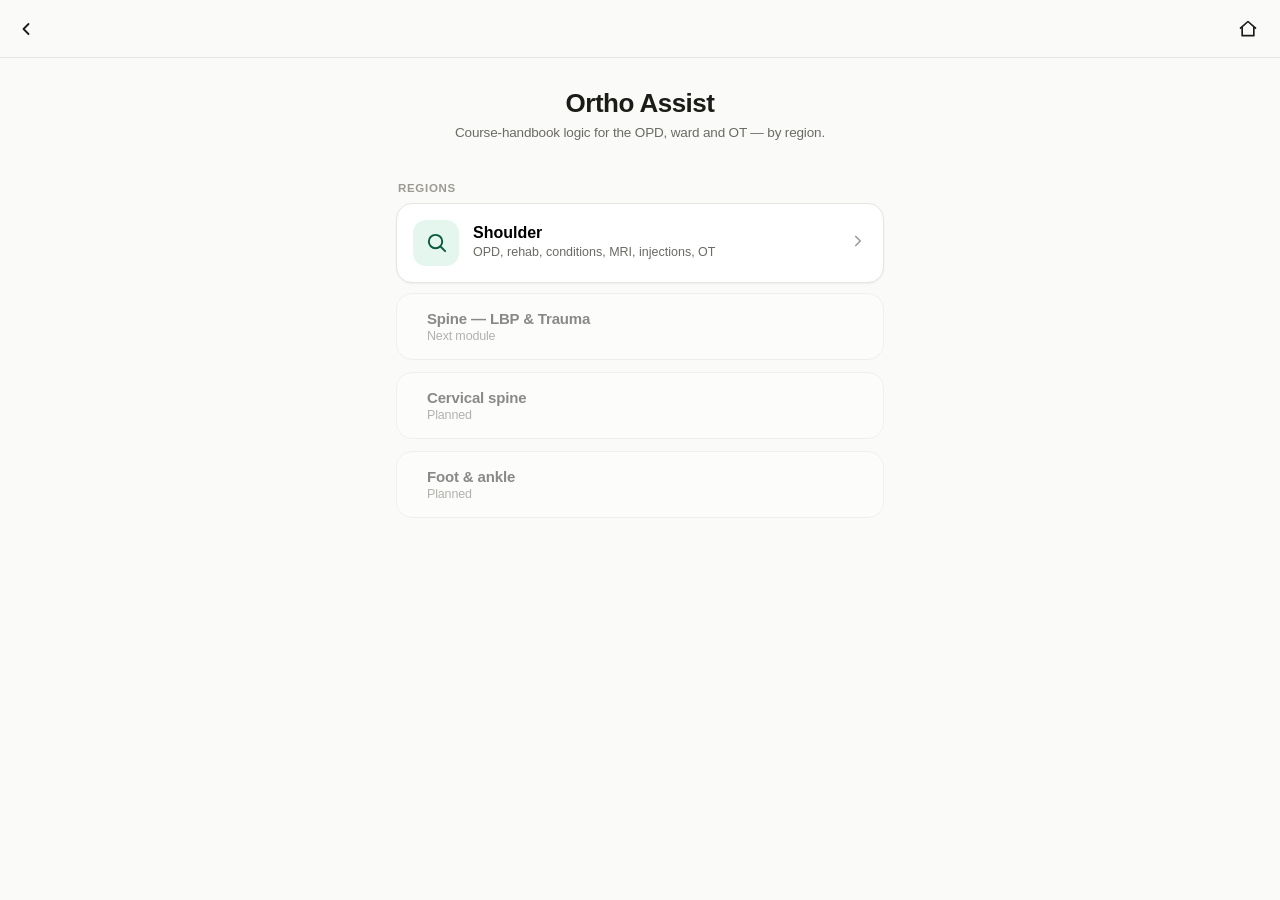
==== ortho-assist-standalone.html @ e68c2ef4 "Add files via upload" ====
<!DOCTYPE html>
<html lang="en">
<head>
<meta charset="UTF-8" />
<meta name="viewport" content="width=device-width, initial-scale=1, viewport-fit=cover" />
<meta name="theme-color" content="#0E4071" />
<title>Ortho Assist</title>
<style>
:root{
  --bg:#FAFAF8;
  --surface:#FFFFFF;
  --surface-2:#F2F1EE;
  --surface-hover:#EDECE8;
  --border:#E7E5E1;
  --border-strong:#D9D7D1;
  --text:#1B1B18;
  --text-2:#6B6A64;
  --text-3:#9C9A93;
  --teal:#0C7A5A;
  --teal-strong:#095E45;
  --teal-bg:#E4F6EE;
  --teal-text:#0A5A42;
  --amber:#9A5B0A;
  --amber-bg:#FDF1DF;
  --amber-text:#7A4708;
  --red:#B3271E;
  --red-bg:#FDEBEA;
  --red-text:#8E1F17;
  --purple-bg:#F1EAFB;
  --purple-text:#5B3A9E;
  --purple-border:#D9C6F2;
  --radius-lg:16px;
  --radius:12px;
  --radius-sm:9px;
  --shadow-sm:0 1px 2px rgba(20,20,15,0.05);
  --shadow-md:0 2px 10px rgba(20,20,15,0.07);
  font-family:-apple-system,BlinkMacSystemFont,"Segoe UI",Roboto,Helvetica,Arial,sans-serif;
}

*{box-sizing:border-box;}
html,body{margin:0;padding:0;background:var(--bg);color:var(--text);}
body{
  padding-top:calc(58px + env(safe-area-inset-top));
  padding-bottom:24px;
  min-height:100vh;
  -webkit-tap-highlight-color:transparent;
  letter-spacing:-0.01em;
}

h1,h2,h3{font-weight:700;margin:0;letter-spacing:-0.02em;}
p{margin:0;line-height:1.55;}
button{font-family:inherit;cursor:pointer;}

@keyframes fadeSlideIn{
  from{opacity:0;transform:translateY(6px);}
  to{opacity:1;transform:translateY(0);}
}
#app{animation:fadeSlideIn .22s ease;}

.topbar{
  position:fixed;top:0;left:0;right:0;
  height:calc(58px + env(safe-area-inset-top));
  padding-top:env(safe-area-inset-top);
  background:rgba(250,250,248,0.92);
  backdrop-filter:blur(10px);
  -webkit-backdrop-filter:blur(10px);
  border-bottom:1px solid var(--border);
  display:flex;align-items:center;gap:6px;
  padding-left:8px;padding-right:14px;
  z-index:20;
}
.topbar h1{font-size:18px;font-weight:700;}
.iconBtn{
  background:none;border:none;color:var(--text);
  width:36px;height:36px;display:flex;align-items:center;justify-content:center;
  border-radius:10px;transition:background .15s;
}
.iconBtn svg{width:20px;height:20px;}
.iconBtn:active{background:var(--surface-hover);transform:scale(0.94);}

.bottomnav{
  position:fixed;bottom:0;left:0;right:0;
  height:calc(68px + env(safe-area-inset-bottom));
  padding-bottom:env(safe-area-inset-bottom);
  background:rgba(255,255,255,0.94);
  backdrop-filter:blur(10px);
  -webkit-backdrop-filter:blur(10px);
  border-top:1px solid var(--border);
  display:flex;
  z-index:20;
}
.navBtn{
  flex:1;background:none;border:none;
  display:flex;flex-direction:column;align-items:center;justify-content:center;gap:3px;
  font-size:11px;font-weight:600;color:var(--text-3);padding:8px 0 4px;
  transition:color .15s;
  position:relative;
}
.navBtn svg{width:22px;height:22px;transition:transform .15s;}
.navBtn.active{color:var(--teal);}
.navBtn.active svg{transform:translateY(-1px);}
.navBtn.active::before{
  content:'';position:absolute;top:0;left:50%;transform:translateX(-50%);
  width:28px;height:3px;border-radius:0 0 4px 4px;background:var(--teal);
}
.navBtn:active svg{transform:scale(0.9);}

#app{padding:16px 16px 8px;max-width:520px;margin:0 auto;}

.card{
  background:var(--surface);
  border:1px solid var(--border);
  border-radius:var(--radius-lg);
  padding:16px;
  margin-bottom:12px;
  box-shadow:var(--shadow-sm);
}

.homeHero{
  padding:6px 2px 18px;
}
.homeHero h2{font-size:22px;margin-bottom:4px;}
.homeHero p{font-size:13.5px;color:var(--text-2);}

.homeCard{
  display:flex;align-items:center;gap:14px;
  text-align:left;width:100%;
  background:var(--surface);
  border:1px solid var(--border);
  border-radius:var(--radius-lg);
  padding:16px;
  margin-bottom:10px;
  box-shadow:var(--shadow-sm);
  transition:transform .12s, box-shadow .12s;
}
.homeCard:active{transform:scale(0.98);box-shadow:none;background:var(--surface-2);}
.homeCard .iconBadge{
  width:46px;height:46px;border-radius:13px;display:flex;align-items:center;justify-content:center;flex-shrink:0;
}
.homeCard .iconBadge svg{width:23px;height:23px;}
.homeCard.c-teal .iconBadge{background:var(--teal-bg);color:var(--teal-text);}
.homeCard.c-amber .iconBadge{background:var(--amber-bg);color:var(--amber-text);}
.homeCard .title{font-size:16px;font-weight:700;margin-bottom:2px;}
.homeCard .desc{font-size:12.5px;color:var(--text-2);line-height:1.4;}
.homeCard .chev{color:var(--text-3);flex-shrink:0;}
.homeCard .chev svg{width:18px;height:18px;}

.sectionLabel{
  font-size:11.5px;color:var(--text-3);text-transform:uppercase;letter-spacing:.06em;
  margin:20px 2px 9px;font-weight:700;
}
.sectionLabel:first-child{margin-top:0;}

.optRow{
  display:flex;align-items:center;justify-content:space-between;gap:10px;
  width:100%;text-align:left;
  background:var(--surface);border:1px solid var(--border);
  border-radius:var(--radius);padding:12px 14px;margin-bottom:7px;
  font-size:14.5px;font-weight:500;color:var(--text);
  transition:background .12s, border-color .12s, transform .08s;
}
.optRow:active{transform:scale(0.985);}
.optRow.selected{background:var(--teal-bg);border-color:var(--teal);color:var(--teal-text);font-weight:600;}
.optRow .sub{display:block;font-size:12px;color:var(--text-3);margin-top:2px;font-weight:400;}
.optRow.selected .sub{color:var(--teal-text);opacity:.7;}
.optRow .check{
  width:20px;height:20px;border-radius:50%;border:1.5px solid var(--border-strong);
  flex-shrink:0;display:flex;align-items:center;justify-content:center;
  transition:all .15s;
}
.optRow.selected .check{background:var(--teal);border-color:var(--teal);}
.optRow.selected .check svg{width:12px;height:12px;color:#fff;}

.resultBox{
  border-radius:var(--radius-lg);padding:16px;margin-top:14px;margin-bottom:14px;
  border:1px solid var(--border);background:var(--surface-2);
}
.resultBox.flag-red{background:var(--red-bg);border-color:#F4CFCB;}
.resultBox.flag-amber{background:var(--amber-bg);border-color:#F5DDB0;}
.resultBox.flag-teal{background:var(--teal-bg);border-color:#BEE8D5;}
.resultBox .boxHead{display:flex;align-items:center;gap:8px;margin-bottom:3px;}
.resultBox .boxHead svg{width:18px;height:18px;flex-shrink:0;}
.resultBox.flag-red .boxHead svg{color:var(--red);}
.resultBox.flag-amber .boxHead svg{color:var(--amber);}
.resultBox.flag-teal .boxHead svg{color:var(--teal);}
.resultBox .label{font-size:11px;text-transform:uppercase;letter-spacing:.05em;color:var(--text-3);margin-bottom:3px;font-weight:700;}
.resultBox .value{font-size:15.5px;font-weight:700;margin-bottom:10px;line-height:1.35;}
.resultBox .row{margin-bottom:10px;}
.resultBox .row:last-child{margin-bottom:0;}
.resultBox .body{font-size:13.5px;color:var(--text-2);line-height:1.55;}

.selectGrid{display:flex;flex-direction:column;gap:7px;margin-bottom:16px;}

.sliderRow{display:flex;align-items:center;gap:12px;margin:16px 0 4px;}
.sliderRow input[type=range]{
  flex:1;-webkit-appearance:none;height:6px;border-radius:4px;
  background:var(--surface-2);outline:none;
}
.sliderRow input[type=range]::-webkit-slider-thumb{
  -webkit-appearance:none;width:22px;height:22px;border-radius:50%;
  background:var(--teal);border:3px solid #fff;box-shadow:var(--shadow-md);cursor:pointer;
}
.weekOut{font-size:15px;font-weight:700;min-width:64px;text-align:right;color:var(--teal-text);}

.phaseChip{
  display:inline-flex;align-items:center;gap:5px;font-size:11.5px;font-weight:700;
  padding:5px 11px;border-radius:20px;
  background:var(--teal);color:#fff;margin-bottom:11px;letter-spacing:.01em;
}

.bulletList{margin:0;padding-left:0;list-style:none;}
.bulletList li{font-size:13.5px;color:var(--text-2);line-height:1.6;margin-bottom:6px;padding-left:16px;position:relative;}
.bulletList li::before{content:'';position:absolute;left:0;top:8px;width:5px;height:5px;border-radius:50%;background:var(--text-3);}
.bulletList li:last-child{margin-bottom:0;}

.disclaimer{
  font-size:11.5px;color:var(--text-3);line-height:1.55;margin-top:18px;padding-top:14px;
  border-top:1px solid var(--border);
}

.emptyHint{font-size:13.5px;color:var(--text-3);text-align:center;padding:28px 12px;}

.refToggle{
  display:flex;align-items:center;justify-content:space-between;width:100%;text-align:left;
  background:var(--surface);border:1px solid var(--border);border-radius:var(--radius);
  padding:11px 14px;font-size:13.5px;font-weight:600;color:var(--teal-text);
  margin-bottom:8px;transition:background .12s;
}
.refToggle:active{background:var(--surface-2);}
.refToggle .plusIcon{font-size:16px;font-weight:700;color:var(--teal);}
.refBox{background:var(--surface-2);border-radius:var(--radius);padding:2px 14px;margin-bottom:12px;}
.refItem{padding:10px 0;border-bottom:1px solid var(--border);}
.refItem:last-child{border-bottom:none;}
.refItemTitle{font-size:13.5px;font-weight:700;margin-bottom:3px;}
.refItemTitle .sub{font-weight:400;color:var(--text-3);}
.refItemBody{font-size:12.5px;color:var(--text-2);line-height:1.6;}
.refItemBody b{color:var(--text);font-weight:600;}

.testRow{
  display:flex;align-items:center;justify-content:space-between;width:100%;
  text-align:left;background:var(--surface);border:1px solid var(--border);
  border-radius:var(--radius);padding:10px 10px 10px 14px;margin-bottom:6px;
  font-size:14px;font-weight:600;color:var(--text);
  transition:background .12s;
  gap:8px;
}
.testRow:active{background:var(--surface-2);}
.testRow .chev{color:var(--teal);font-weight:700;font-size:17px;line-height:1;}
.testNameBtn{flex:1;text-align:left;background:none;border:none;font:inherit;color:inherit;padding:0;display:flex;align-items:center;gap:6px;min-width:0;}
.testNameBtn span{overflow:hidden;text-overflow:ellipsis;white-space:nowrap;}
.resultBtns{display:flex;gap:4px;flex-shrink:0;}
.resBtn{
  width:30px;height:30px;border-radius:8px;border:1px solid var(--border-strong);
  background:var(--surface);font-size:15px;font-weight:700;color:var(--text-3);
  display:flex;align-items:center;justify-content:center;transition:all .12s;
}
.resBtn:active{transform:scale(0.92);}
.resBtn.neg.active{background:var(--surface-2);border-color:var(--text-3);color:var(--text-2);}
.resBtn.pos.active{background:var(--teal);border-color:var(--teal);color:#fff;}
.statusBadge{
  display:inline-block;font-size:11px;font-weight:700;padding:3px 9px;border-radius:20px;
  margin-left:8px;vertical-align:middle;
}
.statusBadge.supported{background:var(--teal-bg);color:var(--teal-text);}
.statusBadge.unlikely{background:var(--surface-2);color:var(--text-3);}
.diagHeader{display:flex;align-items:center;flex-wrap:wrap;gap:0;margin:20px 2px 9px;}
.diagHeader .sectionLabel{margin:0;}
.resetLink{
  background:none;border:none;color:var(--text-accent,var(--teal-text));font-size:12.5px;font-weight:600;
  padding:6px 2px;text-decoration:underline;
}
.mgmtToggle{
  display:block;width:100%;text-align:left;background:var(--teal-bg);
  border:1px solid var(--teal);border-radius:var(--radius);
  padding:11px 14px;font-size:13.5px;font-weight:700;color:var(--teal-text);
  margin:4px 0 10px;
}
.mgmtToggle:active{opacity:0.85;}

.mgmtGrid{display:flex;flex-direction:column;gap:10px;margin-bottom:14px;}
.mgmtCard{border-radius:var(--radius-lg);padding:14px 15px;border:1px solid var(--border);}
.mgmtCard .mgmtHead{display:flex;align-items:center;gap:8px;margin-bottom:6px;}
.mgmtCard .mgmtHead svg{width:18px;height:18px;flex-shrink:0;}
.mgmtCard .mgmtLabel{font-size:11.5px;text-transform:uppercase;letter-spacing:.05em;font-weight:700;}
.mgmtCard .mgmtBody{font-size:13.5px;line-height:1.6;color:var(--text-2);}
.mgmtCard.m-edu{background:var(--surface-2);border-color:var(--border);}
.mgmtCard.m-edu .mgmtHead{color:var(--text-2);}
.mgmtCard.m-pharma{background:var(--amber-bg);border-color:#F5DDB0;}
.mgmtCard.m-pharma .mgmtHead{color:var(--amber-text);}
.mgmtCard.m-rehab{background:var(--teal-bg);border-color:#BEE8D5;}
.mgmtCard.m-rehab .mgmtHead{color:var(--teal-text);}
.mgmtCard.m-injection{background:var(--purple-bg);border-color:var(--purple-border);}
.mgmtCard.m-injection .mgmtHead{color:var(--purple-text);}
.mgmtCard.m-surgery{background:var(--red-bg);border-color:#F4CFCB;}
.mgmtCard.m-surgery .mgmtHead{color:var(--red-text);}

.badgeRow{display:flex;gap:6px;flex-wrap:wrap;margin:10px 0 4px;}
.miniBadge{
  font-size:11px;font-weight:700;padding:4px 9px;border-radius:20px;
  background:var(--surface-2);color:var(--text-2);
}

</style>
</head>
<body>


<header class="topbar">
  <button id="backBtn" class="iconBtn" aria-label="Back" hidden>
    <svg viewBox="0 0 24 24" fill="none" stroke="currentColor" stroke-width="2.2" stroke-linecap="round" stroke-linejoin="round"><path d="M15 18l-6-6 6-6"/></svg>
  </button>
  <h1 id="screenTitle">Ortho Assist</h1>
  <div style="flex:1;"></div>
  <button id="homeBtn" class="iconBtn" aria-label="Home" hidden>
    <svg viewBox="0 0 24 24" fill="none" stroke="currentColor" stroke-width="2" stroke-linecap="round" stroke-linejoin="round"><path d="M3 11l9-8 9 8"/><path d="M5 10v10h14V10"/></svg>
  </button>
</header>

<main id="app"></main>


<script>
// ---------- ICONS ----------
const ICONS = {
  check: '<svg viewBox="0 0 24 24" fill="none" stroke="currentColor" stroke-width="3" stroke-linecap="round" stroke-linejoin="round"><path d="M20 6L9 17l-5-5"/></svg>',
  search: '<svg viewBox="0 0 24 24" fill="none" stroke="currentColor" stroke-width="2" stroke-linecap="round" stroke-linejoin="round"><circle cx="11" cy="11" r="7"/><path d="M21 21l-4.3-4.3"/></svg>',
  refresh: '<svg viewBox="0 0 24 24" fill="none" stroke="currentColor" stroke-width="2" stroke-linecap="round" stroke-linejoin="round"><path d="M3 12a9 9 0 0115.4-6.4M21 12a9 9 0 01-15.4 6.4"/><path d="M3 4v5h5M21 20v-5h-5"/></svg>',
  chevRight: '<svg viewBox="0 0 24 24" fill="none" stroke="currentColor" stroke-width="2.2" stroke-linecap="round" stroke-linejoin="round"><path d="M9 18l6-6-6-6"/></svg>',
  alertTriangle: '<svg viewBox="0 0 24 24" fill="none" stroke="currentColor" stroke-width="2.2" stroke-linecap="round" stroke-linejoin="round"><path d="M10.29 3.86L1.82 18a2 2 0 001.71 3h16.94a2 2 0 001.71-3L13.71 3.86a2 2 0 00-3.42 0z"/><line x1="12" y1="9" x2="12" y2="13"/><line x1="12" y1="17" x2="12.01" y2="17"/></svg>',
  info: '<svg viewBox="0 0 24 24" fill="none" stroke="currentColor" stroke-width="2.2" stroke-linecap="round" stroke-linejoin="round"><circle cx="12" cy="12" r="10"/><line x1="12" y1="16" x2="12" y2="12"/><line x1="12" y1="8" x2="12.01" y2="8"/></svg>',
  book: '<svg viewBox="0 0 24 24" fill="none" stroke="currentColor" stroke-width="2" stroke-linecap="round" stroke-linejoin="round"><path d="M4 19.5A2.5 2.5 0 016.5 17H20"/><path d="M6.5 2H20v20H6.5A2.5 2.5 0 014 19.5v-15A2.5 2.5 0 016.5 2z"/></svg>',
  pill: '<svg viewBox="0 0 24 24" fill="none" stroke="currentColor" stroke-width="2" stroke-linecap="round" stroke-linejoin="round"><rect x="4.5" y="4.5" width="15" height="15" rx="7.5" transform="rotate(45 12 12)"/><line x1="8.5" y1="15.5" x2="15.5" y2="8.5"/></svg>',
  droplet: '<svg viewBox="0 0 24 24" fill="none" stroke="currentColor" stroke-width="2" stroke-linecap="round" stroke-linejoin="round"><path d="M12 2.5s7 7.5 7 12.5a7 7 0 01-14 0c0-5 7-12.5 7-12.5z"/></svg>',
  scalpel: '<svg viewBox="0 0 24 24" fill="none" stroke="currentColor" stroke-width="2" stroke-linecap="round" stroke-linejoin="round"><path d="M3 21l6-6"/><path d="M9 15L20 4a1.5 1.5 0 00-2-2L7 13"/><path d="M7 13l2 2"/></svg>',
};
function flagIcon(flag) {
  if (flag === "red" || flag === "amber") return ICONS.alertTriangle;
  return ICONS.info;
}


// ---------- EXAMINATION TECHNIQUE (the practical how/where walkthrough) ----------
const historyChecklist = [
  { item: "Occupation", ask: "Type of work, repetitive overhead demand.", why: "Overhead workers (painters, electricians) trend toward impingement. Heavy manual labourers trend toward cuff tears from cumulative loading. Throwing athletes trend toward SLAP and instability." },
  { item: "Hand dominance", ask: "Which side is dominant, and is the symptomatic side the dominant one.", why: "A dominant-side problem carries greater functional impact and shapes urgency + surgical downtime tolerance." },
  { item: "Pain pattern", ask: "Site, radiation, onset (acute vs insidious), character, aggravating/relieving factors, night pain, VAS.", why: "Aggravating factor often localises the structure \u2014 overhead motion suggests supraspinatus/impingement; behind-the-back motion suggests subscapularis/anterior capsule." },
  { item: "Stiffness", ask: "Duration of morning stiffness, which specific movements are restricted.", why: "Restriction across ALL planes points capsular (adhesive capsulitis); restriction limited to specific movements points tendon/extra-articular." },
  { item: "Weakness", ask: "Sudden or gradual onset, which specific movement is weak.", why: "Sudden weakness post-trauma is a red flag for an acute complete cuff tear \u2014 needs urgent assessment. Gradual weakness fits a chronic tear or, less commonly, a nerve lesion." },
  { item: "Trauma mechanism", ask: "Fall on outstretched hand, direct blow, forced rotation.", why: "FOOSH classically produces cuff tears or proximal humerus fractures. Direct blow to the point of the shoulder produces AC injuries. Forced ER in abduction produces anterior labral tears." },
  { item: "Cervical spine screen", ask: "Radiation into the arm, numbness/tingling, Spurling's test.", why: "Cervicogenic pain frequently mimics shoulder pathology. \u201cDouble crush\u201d (cervical + peripheral nerve compression together) should be actively excluded, not assumed absent." },
  { item: "Previous treatment response", ask: "Number of prior injections and how much/how long they helped; physiotherapy compliance; prior surgery.", why: "The response pattern is itself diagnostic \u2014 dramatic but short-lived relief from a subacromial injection supports an extra-articular impingement-type process." },
];

const examSteps = [
  {
    n: 1, title: "Setup & exposure",
    body: "Both shoulders exposed and visible (shirt/gown off) \u2014 always compare with the normal side at every step. Start with the patient standing or sitting; supine positioning comes later for passive ROM.",
  },
  {
    n: 2, title: "Inspection \u2014 front and behind",
    body: "Look from the front: swelling, deformity, scars, skin changes, shoulder contour symmetry. Then step behind the patient: supraspinatus/infraspinatus fossa wasting, scapular resting position, winging at rest.",
  },
  {
    n: 3, title: "Palpation \u2014 3-point routine",
    body: "Patient still standing/sitting. Palpate lateral \u2192 medial \u2192 anterior: AC joint, then coracoid process (1 finger-breadth medial+inferior to AC joint), then bicipital groove (arm in ~10\u00b0 IR). Under a minute, high yield.",
  },
  {
    n: 4, title: "Active ROM \u2014 standing",
    body: "Patient moves the arm themselves: forward flexion, abduction, external rotation (elbow at side), internal rotation (how high up the back the hand reaches). Note any painful arc and how willing the patient is to move.",
  },
  {
    n: 5, title: "Passive ROM \u2014 supine, scapula stabilised",
    body: "Move the patient to supine. One hand stabilises the scapula flat against the table, the other moves the arm \u2014 this eliminates scapular substitution and reveals TRUE glenohumeral motion. This is where the ROM-based 4-pattern algorithm below gets applied. For rotation specifically, test with the shoulder at 90\u00b0 forward flexion (arm toward ceiling, elbow bent 90\u00b0) \u2014 the most accurate position, and where GIRD is formally measured.",
  },
  {
    n: 6, title: "Scapular assessment \u2014 examiner behind the patient",
    body: "Stand behind. Have the patient repeatedly forward-flex holding a light weight in each hand. Watch for medial border prominence, asymmetry, early shrugging, and specifically the lowering phase \u2014 \u201cdumping\u201d (uncontrolled downward rotation) is often more obvious coming down than going up.",
  },
  {
    n: 7, title: "Strength testing \u2014 guided by what you've found so far",
    body: "Test cuff strength in the scapular plane (Jobe's) and, if passive-full/active-restricted pattern present, run the subscapularis 3-test battery (Bear Hug, Belly Press, Lift Off) and lag signs. Resisted testing tells apart pain-inhibition from true structural weakness.",
  },
  {
    n: 8, title: "Special tests \u2014 targeted, not random",
    body: "Pick the test battery based on your ROM pattern and history \u2014 impingement tests for a \u201cboth full\u201d pattern, SLAP tests if IR alone is restricted, instability tests if the history suggests it. Use the interactive tool below.",
  },
  {
    n: 9, title: "Neurovascular check",
    body: "Axillary nerve is the most commonly injured shoulder nerve \u2014 check deltoid sensation (regimental badge area) and contraction, especially post-trauma or before/after any reduction or manipulation.",
  },
];

function renderExamSteps() {
  return examSteps.map(s => `<div class="refItem"><div class="refItemTitle">${s.n}. ${s.title}</div><div class="refItemBody">${s.body}</div></div>`).join("");
}
function renderHistoryChecklist() {
  return historyChecklist.map(h => `<div class="refItem"><div class="refItemTitle">${h.item}</div><div class="refItemBody"><b>Ask:</b> ${h.ask}<br><b>Why:</b> ${h.why}</div></div>`).join("");
}
const screenFlags = [
  { id: "trauma", text: "Trauma / seizure / electrocution history" },
  { id: "sleepboth", text: "Can't sleep on either side", sub: "severe night pain" },
  { id: "suddenacute", text: "Sudden severe pain, minimal trauma", sub: "can barely move the arm" },
  { id: "systemic", text: "Diabetes, thyroid disease, or cardiac surgery/MI history" },
  { id: "malignancy", text: "Malignancy history, or pain unremitting at rest" },
  { id: "instability", text: "Recurrent dislocation, or apprehension", sub: "with abduction + external rotation" },
];

const threePointTenderness = [
  { point: "AC joint", locate: "Palpate clavicle medial\u2192lateral; a step/gap is felt at its lateral end.", suggests: "AC arthritis, or sprain/dislocation if a step deformity is present.", confirm: "Cross-arm adduction, O'Brien's (pain on TOP of shoulder)." },
  { point: "Coracoid process", locate: "One finger-breadth medial + inferior to the AC joint, or follow the deltopectoral groove to its apex.", suggests: "Subcoracoid impingement or subscapularis pathology \u2014 frequently missed.", confirm: "Pain increasing with passive external rotation." },
  { point: "Bicipital groove", locate: "Arm in ~10\u00b0 internal rotation \u2014 groove rotates anteriorly and becomes palpable.", suggests: "Biceps tendinitis \u2014 almost always SECONDARY to RC tear, SLAP, subscapularis tear, impingement or instability. Never treat in isolation.", confirm: "Speed's test, Yergason's test." },
];

const subscapTests = [
  { name: "Bear Hug", fibers: "UPPER fibers (most commonly torn, most missed)", how: "Patient places the palm of the affected hand on the opposite shoulder, elbow held anteriorly elevated. Examiner tries to pull the hand off the shoulder while the patient resists using pure internal rotation force.", positive: "Hand lifts off, or is noticeably weaker than the other side." },
  { name: "Belly Press", fibers: "MIDDLE fibers", how: "Patient presses the hand into the abdomen while actively holding the elbow forward, anterior to the body.", positive: "Patient substitutes by flexing the wrist to maintain pressure, instead of using true internal rotation strength. Useful when IR range is too restricted for Lift Off." },
  { name: "Lift Off (Gerber's)", fibers: "LOWER fibers", how: "Dorsum of the hand placed against the lumbar spine; patient asked to lift the hand directly off the back against resistance.", positive: "Cannot lift the hand away from the back. Needs decent IR range to even attempt \u2014 skip if too stiff/painful." },
];

const lagSigns = [
  { name: "External Rotation Lag Sign", tests: "Infraspinatus + Supraspinatus (whole posterior cuff)", how: "Elbow at the side, flexed 90\u00b0. Examiner passively rotates the arm to near-maximal external rotation, then releases and asks the patient to hold the position.", positive: "Arm \u201clags\u201d or drops back toward internal rotation \u2014 implies massive posterior cuff tear." },
  { name: "Drop Sign", tests: "Infraspinatus specifically", how: "90\u00b0 abduction with the arm held in external rotation, then released.", positive: "Arm drops \u2014 more sensitive than the ER lag sign for an isolated infraspinatus tear." },
  { name: "Hornblower's Sign", tests: "Teres minor", how: "Arm placed in the abduction-external rotation (ABER) position; patient asked to maintain external rotation.", positive: "Elbow drops forward, can't hold ER \u2014 WORST prognosis of all lag signs, typically reverse shoulder arthroplasty territory, not repairable." },
  { name: "Internal Rotation Lag Sign", tests: "Subscapularis", how: "Lift-off position (hand passively lifted off the lower back), then released.", positive: "Can't hold the hand away from the back \u2014 complete subscapularis tear." },
  { name: "Drop Arm Sign", tests: "Supraspinatus", how: "Arm passively abducted to 90\u00b0, then the patient slowly lowers it themselves.", positive: "Arm suddenly drops partway through the lowering arc, rather than descending smoothly \u2014 full-thickness supraspinatus tear." },
];

const ageGroups = [
  { id: "under30", label: "<30 years", note: "Instability and SLAP tear are FAR more likely than degenerative disease at this age." },
  { id: "age30to50", label: "30\u201350 years", note: "Rotator cuff tear, impingement, and calcific tendinitis dominate the differential." },
  { id: "over50", label: ">50 years", note: "Adhesive capsulitis, cuff tear arthropathy, and glenohumeral arthritis become the leading differentials." },
];

const romPatterns = [
  {
    id: "bothrestricted",
    label: "Both active + passive restricted",
    short: "Capsular / mechanical block",
    nextStep: "If ANY trauma / seizure / electrocution history \u2192 get an axillary X-ray before assuming frozen shoulder. The AP view is frequently misleadingly normal.",
    flag: "amber",
    diagnoses: [
      {
        name: "Locked posterior dislocation",
        tests: [{ name: "External rotation check", how: "Attempt both active and passive external rotation with the elbow at the side.", positive: "Complete, fixed loss of ER \u2014 not just painful, mechanically impossible in both active and passive testing.", value: "Post-trauma + zero ER = this diagnosis until an axillary view proves otherwise. Bilateral involvement = assume seizure until disproven." }],
      },
      {
        name: "Adhesive capsulitis (frozen shoulder)",
        note: "No confirmatory special test \u2014 the ROM pattern itself (equal loss of active and passive motion, across all planes) IS the diagnostic finding. Screen for diabetes/thyroid disease, which raise the likelihood.",
        tests: [],
      },
      {
        name: "Glenohumeral arthritis",
        note: "Crepitus felt through passive ROM is a supporting clinical sign. Confirmed on X-ray \u2014 joint space narrowing, osteophytes, subchondral sclerosis \u2014 not by a special test.",
        tests: [],
      },
      {
        name: "Cuff tear arthropathy",
        note: "Elderly patient, pseudoparalysis (can't actively raise the arm despite full passive ROM), crepitus, visible wasting.",
        tests: [
          { name: "Hornblower's sign", how: "Arm placed in the abduction-external rotation (ABER) position; ask the patient to hold external rotation.", positive: "Elbow drops forward, can't hold ER.", value: "Positive here (loss of teres minor) is the clinching finding \u2014 confirms cuff tear arthropathy over simple arthritis, and points straight to RSA." },
        ],
      },
    ],
  },
  {
    id: "passivefull",
    label: "Passive full, active restricted",
    short: "Motor unit problem",
    nextStep: "Formally test cuff strength. Good strength despite restricted active motion \u2192 pain-inhibited impingement, not a tear. Weakness \u2192 work through the tendon-specific tests below to localise which one.",
    flag: "amber",
    diagnoses: [
      {
        name: "Supraspinatus tear",
        tests: [
          { name: "Jobe's test (empty can)", how: "Position the arm at 90\u00b0 abduction with 30\u00b0 forward flexion (scapular plane), full internal rotation (thumb pointing down). Apply downward resistance.", positive: "Weakness and/or pain.", value: "Weakness (not just pain) raises suspicion for a tear, not simple impingement." },
          { name: "Drop Arm sign", how: "Arm passively abducted to 90\u00b0, then the patient slowly lowers it themselves.", positive: "Arm suddenly drops partway through the lowering arc.", value: "Full-thickness supraspinatus tear \u2014 a lag sign, implies complete tendon discontinuity." },
        ],
      },
      {
        name: "Infraspinatus tear",
        tests: [
          { name: "Drop sign", how: "90\u00b0 abduction with the arm held in external rotation, then released.", positive: "Arm drops.", value: "More sensitive than the ER lag sign for an isolated infraspinatus tear." },
          { name: "External Rotation Lag Sign", how: "Elbow at the side, flexed 90\u00b0. Passively rotate to near-maximal ER, release, ask patient to hold.", positive: "Arm lags back toward IR.", value: "Involves infraspinatus + supraspinatus together \u2014 a massive posterior cuff tear if positive." },
        ],
      },
      {
        name: "Teres minor tear",
        tests: [
          { name: "Hornblower's sign", how: "Arm in the ABER position; ask the patient to hold external rotation.", positive: "Elbow drops forward.", value: "WORST prognosis of all lag signs \u2014 typically reverse shoulder arthroplasty territory, not repairable." },
        ],
      },
      {
        name: "Subscapularis tear",
        tests: [
          { name: "Bear Hug", how: "Palm on the opposite shoulder, elbow anteriorly elevated; examiner tries to pull the hand off while the patient resists with pure IR force.", positive: "Hand lifts off or is weaker than the other side.", value: "Tests UPPER fibers \u2014 the most common and most frequently missed subscap tear pattern." },
          { name: "Belly Press", how: "Press the hand into the abdomen while holding the elbow forward.", positive: "Wrist flexes to substitute, instead of true IR strength.", value: "Tests MIDDLE fibers \u2014 useful when IR range is too restricted for Lift Off." },
          { name: "Lift Off (Gerber's)", how: "Dorsum of the hand against the lumbar spine; lift the hand off the back against resistance.", positive: "Can't lift the hand away from the back.", value: "Tests LOWER fibers. Needs decent IR range to attempt." },
        ],
      },
      {
        name: "Deltoid / suprascapular nerve palsy",
        note: "Less common cause of this pattern. Check deltoid contour and sensation over the regimental badge area, and supraspinatus/infraspinatus wasting. EMG/NCS if a nerve lesion is suspected clinically.",
        tests: [],
      },
    ],
  },
  {
    id: "bothfull",
    label: "Both active + passive full",
    short: "Extra-capsular pain source",
    nextStep: "Proceed to impingement special tests \u2014 Hawkins-Kennedy to screen (most sensitive), painful arc to confirm (most specific). No single test is accurate alone.",
    flag: "teal",
    diagnoses: [
      {
        name: "Subacromial impingement / bursitis",
        tests: [
          { name: "Hawkins-Kennedy", how: "Hold the shoulder at 90\u00b0 forward flexion, then forcibly internally rotate it \u2014 compresses the supraspinatus under the coracoacromial ligament.", positive: "Pain.", value: "The single most sensitive impingement test \u2014 best for screening." },
          { name: "Neer's sign / test", how: "Arm internally rotated, then passively brought into forward flexion. (\u201cTest\u201d version = repeat after subacromial lidocaine.)", positive: "Anterior pain (sign). Pain abolished with lidocaine (test).", value: "Moderate sensitivity; lidocaine response confirms a subacromial source." },
          { name: "Painful arc sign", how: "Patient actively abducts the arm through the full range.", positive: "Pain specifically in the 60\u2013120\u00b0 arc only.", value: "High specificity \u2014 use to confirm once already suspected." },
          { name: "Yocum's test", how: "Hand on the opposite shoulder; elevate the elbow without shrugging, against resistance.", positive: "Pain.", value: "Less commonly performed, reasonably specific." },
        ],
      },
      {
        name: "AC joint arthritis",
        tests: [
          { name: "Cross-arm adduction", how: "90\u00b0 forward flexion, then adducted across the body, compressing the AC joint.", positive: "Pain over the AC joint.", value: "Stresses the superior AC capsule and disc." },
          { name: "Paxinos test", how: "Thumb on the posterior AC joint, fingers on the anterior clavicle, then squeeze.", positive: "Pain.", value: "Isolates the POSTERIOR AC capsule that the other two tests miss." },
          { name: "O'Brien's (AC variant)", how: "Same manoeuvre as the SLAP version \u2014 90\u00b0 flexion + adduction, thumb down then up.", positive: "Pain.", value: "Differentiate by location \u2014 AC pain is superficial/on top of the shoulder; SLAP pain is deep, inside the joint." },
        ],
      },
      {
        name: "Calcific tendinitis (acute)",
        note: "No reliable special test \u2014 diagnosis is clinical: sudden severe pain, minimal/no trauma, arm held protectively, can barely tolerate movement. Confirm with an X-ray showing the deposit.",
        tests: [],
      },
      {
        name: "Biceps tendinitis (usually secondary)",
        note: "Almost always secondary to another lesion (cuff tear, SLAP, subscap tear, impingement, or instability) \u2014 keep hunting for the primary cause if it doesn't settle.",
        tests: [
          { name: "Speed's test", how: "Elbow extended, forearm supinated, shoulder held at ~60\u00b0 forward flexion. Apply downward resistance.", positive: "Anterior shoulder pain.", value: "Stresses the long head of biceps / SLAP anchor." },
          { name: "Yergason's test", how: "Elbow flexed 90\u00b0, forearm pronated. Patient actively supinates + flexes the elbow against resistance.", positive: "Pain localised to the bicipital groove.", value: "Suggests biceps tendinitis specifically, as distinct from a SLAP-driven biceps problem." },
        ],
      },
    ],
  },
  {
    id: "iralone",
    label: "Only internal rotation restricted",
    short: "Isolated posterior capsule",
    nextStep: "Proceed to SLAP-specific special tests \u2014 O'Brien's as initial screen, Crank test to confirm. Positive on both + matching history \u2192 high pre-test probability, go to MRI arthrogram (plain MRI misses many SLAP tears).",
    flag: "teal",
    diagnoses: [
      {
        name: "SLAP tear",
        tests: [
          { name: "O'Brien's active compression", how: "90\u00b0 forward flexion + 10\u201315\u00b0 adduction, across the body. Thumb down \u2014 resist downward, note pain. Repeat thumb up.", positive: "Pain with thumb down, reduced/abolished with thumb up.", value: "Most sensitive SLAP test." },
          { name: "Crank test", how: "Supine or sitting. ~160\u00b0 forward flexion, axial load along the humerus, rotate both directions while loaded.", positive: "Palpable click with pain.", value: "Most specific SLAP test \u2014 best to confirm." },
          { name: "Biceps Load Test II", how: "Supine, 120\u00b0 abduction + full ER + 90\u00b0 elbow flexion. Resist supination.", positive: "Reproduction of pain.", value: "Stresses the biceps anchor directly." },
        ],
      },
      {
        name: "GIRD (posterior capsule contracture)",
        note: "Not a special test but a measurement \u2014 taken in the supine 90\u00b0-forward-flexion rotation position (see Examination technique above). IR deficit >25\u00b0 versus the contralateral, uninjured shoulder is clinically significant. Total rotational arc usually stays normal (ER gain offsets IR loss) \u2014 if the total arc itself is reduced, suspect generalised capsular contracture instead.",
        tests: [],
      },
      {
        name: "Anterior instability (via peel-back)",
        tests: [
          { name: "Jobe relocation test", how: "Apprehension test first (90\u00b0 abduction + full ER, the \u201ccocking\u201d position). Then apply a posteriorly-directed force on the humeral head.", positive: "Note what relocation relieves.", value: "Apprehension relieved \u2192 anterior instability. Pain (no true apprehension) relieved \u2192 SLAP / internal impingement." },
        ],
      },
      {
        name: "Biceps tendinitis (2\u00b0 to SLAP)",
        note: "Cross-referenced here because a torn biceps anchor pulls on the whole tendon \u2014 biceps groove tenderness with IR restriction points back to the SLAP pathway above rather than a primary biceps problem.",
        tests: [
          { name: "Speed's test", how: "Elbow extended, forearm supinated, shoulder held at ~60\u00b0 forward flexion. Apply downward resistance.", positive: "Anterior shoulder pain.", value: "Stresses the long head of biceps / SLAP anchor." },
          { name: "Yergason's test", how: "Elbow flexed 90\u00b0, forearm pronated. Patient actively supinates + flexes the elbow against resistance.", positive: "Pain localised to the bicipital groove.", value: "Suggests biceps tendinitis specifically, as distinct from a SLAP-driven biceps problem." },
        ],
      },
    ],
  },
];

const instabilityDiagnoses = [
  {
    name: "Anterior instability (Bankart spectrum)",
    tests: [
      { name: "Apprehension test", how: "90\u00b0 abduction, then passively externally rotate the arm (the \u201ccocking\u201d position).", positive: "Patient becomes apprehensive / guards \u2014 feels the shoulder is about to dislocate.", value: "Classic anterior instability sign." },
      { name: "Relocation test", how: "With apprehension provoked, apply a posteriorly-directed force on the humeral head.", positive: "Apprehension relieved.", value: "Confirms anterior instability (as opposed to SLAP \u2014 see Jobe relocation distinction)." },
      { name: "Anterior load-and-shift", how: "Humeral head loaded into the glenoid, then shifted anteriorly.", positive: "Excessive anterior translation compared to the other side.", value: "Grades the degree of anterior laxity." },
    ],
  },
  {
    name: "Posterior instability",
    tests: [
      { name: "Posterior apprehension", how: "90\u00b0 forward flexion + internal rotation, then apply a posteriorly-directed force.", positive: "Apprehension or pain.", value: "Posterior labral pathology, Kim lesion, PoLPSA." },
      { name: "Jerk test", how: "90\u00b0 abduction + internal rotation, axial load applied while adducting the arm.", positive: "Palpable clunk.", value: "Consider Batter's shoulder in the right context (lead arm of a batter/batsman)." },
    ],
  },
  {
    name: "Multidirectional instability (MDI)",
    tests: [
      { name: "Sulcus sign", how: "Downward traction on the adducted arm, performed in both neutral and external rotation.", positive: "A gap/sulcus appears below the acromion; remaining positive in ER is the key discriminator.", value: "Positive in ER specifically = pathological rotator interval laxity, the hallmark of MDI. Needs rotator interval plication, NOT a standard Bankart repair." },
    ],
  },
];

// ---------- DIAGNOSIS \u2192 MANAGEMENT MAP (the end-to-end payoff) ----------
// Keyed by exact diagnosis name used in romPatterns / instabilityDiagnoses.
const diagnosisManagementMap = {
  "Locked posterior dislocation": {
    education: "Explain plainly that this is a true dislocation the patient may not recognise as one \u2014 the ball has slipped backward and locked against the socket rim. It needs urgent same-day imaging (axillary view) and almost always a reduction procedure, not a routine physiotherapy referral. Reassure that outcomes are generally good when caught and reduced early, but worsen the longer it goes unrecognised.",
    pharma: "Adequate analgesia/sedation for the reduction itself \u2014 IV analgesia plus a short-acting sedative under monitoring, or general anaesthesia if reduction proves difficult or presentation is delayed. NSAIDs for post-reduction pain once the shoulder is stable.",
    rehab: "Sling immobilisation post-reduction, duration guided by stability on exam under anaesthesia (commonly 3\u20136 weeks), then gradual passive-to-active ROM. If a McLaughlin procedure was done for the reverse Hill-Sachs defect, follow the operating surgeon's specific protocol rather than a generic timeline \u2014 the subscapularis transfer needs its own protection window.",
    injection: "Not applicable in the acute pre-reduction setting.",
    surgery: "Duration since injury drives the decision: under 3 weeks \u2014 closed reduction under GA usually suffices. 3\u20136 weeks \u2014 often needs open reduction, since early fibrosis and bony change have already started. Over 6 weeks (chronic, locked) \u2014 McLaughlin procedure (subscapularis \u00b1 lesser tuberosity transferred into the defect) for a moderate reverse Hill-Sachs lesion, bone grafting for a larger defect, or reverse shoulder arthroplasty if the joint surface is already destroyed.",
  },
  "Adhesive capsulitis (frozen shoulder)": {
    education: "Walk the patient through all three phases up front \u2014 freezing (painful), frozen (stiff), thawing (recovering) \u2014 and be honest the full course commonly runs 12\u201324 months. Daily consistency with stretching matters more than intensity.",
    pharma: "NSAIDs for background pain during the painful phase.",
    rehab: "Irritability-matched stretching programme \u2014 full detail (Codman pendulum vs aggressive ER/sleeper/cross-body/towel stretches by irritability level) is in Rehab \u2192 Adhesive capsulitis.",
    injection: "Intra-articular Kenacort (high irritability) or hydrodistension (low irritability) \u2014 recipes and technique in Injections.",
    surgery: "MUA or arthroscopic capsular release if refractory after 4\u20136 months \u2014 full pathway with decision points in Management protocols \u2192 Adhesive capsulitis.",
  },
  "Glenohumeral arthritis": {
    education: "Frame this as wear-and-tear of the ball-and-socket joint surfaces themselves, distinct from a tendon or muscle problem. Reassure that pain is often genuinely manageable without surgery for years, and that replacement is kept in reserve for when conservative measures stop working, not offered reflexively.",
    pharma: "NSAIDs first-line; paracetamol as an adjunct or alternative in NSAID-intolerant patients. A glucosamine/chondroitin trial is reasonable if the patient wants to try it, though the evidence for it is mixed.",
    rehab: "Physiotherapy focused on maintaining range of motion and periscapular/cuff strength \u2014 doesn't reverse the arthritis, but preserves day-to-day function and can meaningfully delay the point at which surgery becomes necessary.",
    injection: "Intra-articular corticosteroid for symptomatic flares \u2014 effective but time-limited; space injections out (max 3/joint/year, minimum 6-week gap \u2014 see Injections).",
    surgery: "Total shoulder arthroplasty (TSA) once conservative measures genuinely fail. Pre-op CT for Walch glenoid classification is essential \u2014 A-type glenoids are usually straightforward, while B2/B3/C patterns need corrective reaming or augmented components to address retroversion and avoid early component loosening (see Classifications).",
  },
  "Cuff tear arthropathy": {
    education: "Explain this as end-stage damage from a long-standing, untreated massive cuff tear \u2014 the joint surfaces have reshaped themselves over years of abnormal loading. A reverse shoulder replacement, not a standard one, is usually the right operation, and reassure that outcomes for pain relief and function are generally very good with RSA specifically for this condition.",
    pharma: "NSAIDs for symptomatic control while a surgical decision is worked through \u2014 this does not slow the underlying joint destruction.",
    rehab: "Pre-operative deltoid-strengthening physiotherapy where tolerated, since the deltoid becomes the primary elevator after RSA. Post-operative protocol is implant-specific, set by the operating surgeon.",
    injection: "Can give temporary symptomatic relief but doesn't change the surgical trajectory once pseudoparalysis and positive lag signs are established.",
    surgery: "Reverse shoulder arthroplasty (RSA) is the standard of care here \u2014 a conventional TSA will fail without an intact cuff to stabilise it. Check contraindications first: active infection, deltoid paralysis, severe glenoid bone loss precluding stable fixation, and axillary nerve palsy.",
  },
  "Supraspinatus tear": {
    education: "Explain the partial vs full-thickness distinction plainly \u2014 partial tears are often manageable without surgery, while a full-thickness tear, especially an acute one from a clear injury, is more likely to need repair and benefits from not being delayed.",
    pharma: "NSAIDs for pain control during a conservative trial or while awaiting surgery.",
    rehab: "If managed conservatively: scapular stabilisation (serratus anterior, lower trapezius) plus gentle cuff strengthening, avoiding painful overhead loading. If repaired: the structured post-op protocol \u2014 sling, then passive ROM, then active ROM, then resisted strengthening (see Rehab) \u2014 rather than a generic timeline.",
    injection: "A subacromial steroid trial is reasonable if pain is the dominant symptom and strength is largely preserved \u2014 not appropriate once a structural tear with significant weakness is confirmed, since it delays a needed surgical decision without treating the tear itself.",
    surgery: "Acute traumatic tear with a positive lag sign in an active patient: the literature consistently favours earlier repair, with the best outcomes generally reported when repair happens within about 3 weeks of injury; some series show acceptable results up to 3\u20134 months, and optimal timing genuinely remains debated \u2014 the practical message is not to let \u201cthe window has closed\u201d thinking delay a referral. Chronic/degenerative tear that is pain-predominant with preserved function: a conservative trial first is reasonable.",
  },
  "Infraspinatus tear": {
    education: "Explain that involvement of this tendon \u2014 especially alongside supraspinatus \u2014 represents a larger posterior cuff tear with a different, generally more guarded prognosis than an isolated supraspinatus tear.",
    pharma: "NSAIDs.",
    rehab: "External rotator strengthening (side-lying ER, resisted-band ER) if managed conservatively; the post-op protocol mirrors supraspinatus repair timelines if surgically repaired.",
    injection: "Subacromial steroid trial reasonable if pain-predominant with strength reasonably preserved.",
    surgery: "Same urgency logic as supraspinatus \u2014 an acute complete tear with a positive lag sign favours earlier referral for repair; a chronic degenerative pattern can reasonably be trialled conservatively first.",
  },
  "Teres minor tear": {
    education: "A positive Hornblower's sign changes the conversation meaningfully \u2014 explain honestly that a standard repair is unlikely to succeed here, and that a reverse replacement is the more probable eventual path, so referral shouldn't be delayed by repeated conservative trials once this is confirmed.",
    pharma: "NSAIDs, symptomatic control.",
    rehab: "General shoulder care pending specialist review \u2014 aggressive attempts at cuff-specific strengthening have limited value once this pattern is confirmed.",
    injection: "Symptomatic relief only.",
    surgery: "Refer for reverse shoulder arthroplasty evaluation once Hornblower's is confirmed positive on exam and correlates with imaging \u2014 standard repair is not typically offered for this pattern.",
  },
  "Subscapularis tear": {
    education: "Explain which fibre group is involved based on the three-test battery \u2014 upper-fibre tears are both the most common and the most frequently missed pattern, worth mentioning specifically if an earlier scan was reported as normal.",
    pharma: "NSAIDs.",
    rehab: "If managed conservatively: internal rotation strengthening, avoiding provocative behind-the-back loading. If repaired: avoid active internal rotation loading and passive external rotation beyond the surgeon's stated limit for the first 6 weeks \u2014 early stress on this specific repair carries a real failure risk.",
    injection: "Subacromial or intra-articular trial reasonable if pain-predominant with preserved strength.",
    surgery: "Repair indicated for a confirmed complete tear, particularly when the biceps groove is empty on imaging \u2014 that finding suggests the medial pulley has failed alongside the subscapularis itself.",
  },
  "Deltoid / suprascapular nerve palsy": {
    education: "Explain this is a nerve problem, not a tendon tear \u2014 recovery follows a different, often slower timeline, and the workup (EMG/nerve conduction studies) looks different from a standard shoulder MRI pathway.",
    pharma: "Neuropathic pain agents (e.g. gabapentin or pregabalin) if there's a significant burning/dysaesthetic component; simple analgesia otherwise.",
    rehab: "Nerve-specific physiotherapy \u2014 maintaining passive ROM to prevent stiffness while awaiting reinnervation; functional electrical stimulation is sometimes used adjunctively.",
    injection: "Not first-line for a nerve lesion itself.",
    surgery: "Reserved for confirmed structural nerve compression/entrapment on EMG after specialist nerve referral \u2014 most post-traumatic palsies are observed for spontaneous recovery over 3\u20136 months before surgery is even discussed.",
  },
  "Subacromial impingement / bursitis": {
    education: "Explain the scapular force-couple concept in plain terms \u2014 upper trapezius overworking, lower trapezius/serratus underworking \u2014 and that rehab targets fixing that balance, not just the painful spot.",
    pharma: "Tab Etoricoxib 60mg OD + Pantoprazole 40mg for gastric cover, for a defined trial period.",
    rehab: "Serratus anterior + lower trapezius strengthening, deliberately NOT strengthening upper trapezius \u2014 full exercise Rx (Wall Push-Up Plus, Serratus Punch, Dynamic Hug, Y-exercise) in Rehab \u2192 External impingement.",
    injection: "Subacromial Kenacort if not settling by 6\u20138 weeks \u2014 long-needle technique in Injections.",
    surgery: "Only after a genuine 6-month conservative trial fails \u2014 ~80% avoid this step. Full pathway in Management protocols \u2192 Impingement.",
  },
  "AC joint arthritis": {
    education: "Explain this is wear at the small joint on top of the shoulder (collarbone meets shoulder blade), distinct from the ball-and-socket joint. NOTE: this is the degenerative/arthritic pattern \u2014 for a traumatic AC separation, see Classifications \u2192 Rockwood and Management protocols \u2192 AC joint injury instead.",
    pharma: "NSAIDs.",
    rehab: "General shoulder ROM/strength maintenance; avoid provocative cross-body loading during flares.",
    injection: "Direct AC joint injection \u2014 Depomedrol 20mg or Kenacort 20mg, small volume; accurate palpation is essential (see Injections).",
    surgery: "Distal clavicle excision if refractory to injection + activity modification over a reasonable trial.",
  },
  "Calcific tendinitis (acute)": {
    education: "Reassure clearly \u2014 among the most acutely painful shoulder conditions, but also one of the most reliably self-resolving.",
    pharma: "NSAIDs, adequate analgesia during the flare.",
    rehab: "Sling rest and gentle pendulum only \u2014 explicitly AVOID aggressive physiotherapy in this phase, it worsens symptoms.",
    injection: "Subacromial Kenacort + barbotage if creamy consistency on USG \u2014 full technique and the expected 24\u201348h flare in Injections \u2192 Barbotage.",
    surgery: "Arthroscopic removal only if refractory to conservative care + ESWT (hard, formative-phase deposits) \u2014 full staged pathway in Management protocols \u2192 Calcific tendinitis.",
  },
  "Biceps tendinitis (usually secondary)": {
    education: "Explain clearly and early that biceps pain is almost always downstream of another lesion \u2014 treating the biceps in isolation, without finding and addressing the primary cause (cuff tear, SLAP, subscapularis tear, impingement, instability), usually disappoints.",
    pharma: "NSAIDs.",
    rehab: "Rehab targets the primary lesion identified on exam \u2014 biceps symptoms typically resolve once that's addressed, rather than needing a biceps-specific programme of their own.",
    injection: "A biceps sheath or subacromial injection can help symptomatically, but won't substitute for treating the underlying cause \u2014 if relief doesn't hold, that failure is itself a cue to re-examine for a missed primary lesion.",
    surgery: "Tenotomy vs tenodesis considered for isolated or refractory biceps pathology, or alongside surgery for the primary lesion. Age and functional demand decide: tenotomy for lower-demand patients over roughly 60 not concerned about cosmesis; tenodesis (subpectoral generally preferred) for active patients 35\u201360 wanting to preserve supination strength and avoid Popeye deformity \u2014 with a strict no-resisted-supination rule for 6 weeks post-tenodesis, since everyday activities like a jar lid or screwdriver are the most common cause of early failure.",
  },
  "Biceps tendinitis (2\u00b0 to SLAP)": {
    education: "Same principle as above, made specific \u2014 this is a consequence of the SLAP lesion pulling on the biceps anchor, not an independent problem, and counselling should reflect that.",
    pharma: "NSAIDs during the initial activity-modification phase.",
    rehab: "Follows the staged SLAP/DTS rehab programme rather than a separate biceps-specific protocol.",
    injection: "Intra-articular \u2014 never subacromial \u2014 if SLAP is the confirmed source; a subacromial injection here is a documented space error that won't help.",
    surgery: "Addressed at the time of SLAP surgery \u2014 tenodesis is often favoured over isolated SLAP repair once the patient is past their mid-30s, given more reliable outcomes at that age.",
  },
  "SLAP tear": {
    education: "Plain MRI can miss a genuine SLAP tear \u2014 if the clinical picture (positive O'Brien's + Crank test, matching history) is convincing, don't fully rule it out on a \u201cnormal\u201d plain MRI; arthrogram is more sensitive.",
    pharma: "Tab Etoricoxib 60mg + Pantoprazole 40mg during the initial activity-modification phase.",
    rehab: "Staged DTS rehab if a throwing athlete (Sleeper Stretch is the centrepiece) \u2014 full staged programme in Rehab \u2192 SLAP/DTS. Standard scapular + cuff strengthening if not a thrower.",
    injection: "Intra-articular \u2014 NEVER subacromial for this diagnosis, a documented space error (see Injections \u2192 Condition\u2192space table).",
    surgery: "Failed structured conservative trial (~3 months in throwers): arthroscopic repair vs tenodesis, tenodesis generally preferred past ~35\u201340. Full pathway in Management protocols \u2192 SLAP tear.",
  },
  "GIRD (posterior capsule contracture)": {
    education: "Reassure this is a flexibility deficit from posterior capsule tightness, not structural damage \u2014 genuinely very treatable with consistent stretching.",
    pharma: "Not typically needed.",
    rehab: "Sleeper stretch is the primary and most important intervention \u2014 consistent daily stretching of the posterior capsule, with the IR deficit reassessed periodically against the contralateral side to track progress.",
    injection: "Not indicated for isolated GIRD.",
    surgery: "Not typically needed for GIRD alone \u2014 if it isn't responding as expected to a structured stretching programme, reassess for an underlying SLAP tear rather than simply assuming the stretching needs more time.",
  },
  "Anterior instability (via peel-back)": {
    education: "Distinguish this SLAP-driven mechanism from a frank dislocating shoulder for the patient \u2014 a genuinely different problem with a different fix, even though \u201cinstability\u201d is mentioned in both.",
    pharma: "NSAIDs.",
    rehab: "Posterior capsular stretching (Sleeper Stretch) plus the staged DTS rehab programme.",
    injection: "Not first-line here.",
    surgery: "Addressed as part of SLAP repair if conservative care fails, rather than as a standalone stabilisation procedure.",
  },
  "Anterior instability (Bankart spectrum)": {
    education: "Discuss recurrence risk honestly and specific to the patient's age and activity level \u2014 recurrence after a first traumatic dislocation is very high in young, athletic patients, which is why early stabilisation is increasingly offered rather than waiting for a second or third episode.",
    pharma: "Analgesia around the dislocation/reduction episode itself; NSAIDs for background discomfort during rehab.",
    rehab: "Brief sling immobilisation post-reduction (optimal duration and position are genuinely debated in the literature), then structured rehab avoiding the abduction + external rotation \u201cat-risk\u201d position for the first several weeks, progressing to scapular stabilisation and dynamic stability work.",
    injection: "Not applicable to the instability itself.",
    surgery: "CT to quantify glenoid bone loss % and Hill-Sachs on-track/off-track status, then apply the instability decision matrix: arthroscopic Bankart repair alone for non-significant bone loss with an on-track lesion; add Remplissage if off-track; Latarjet if bone loss is significant (>20\u201325%), with Remplissage added if the Hill-Sachs remains off-track even after the coracoid graft restores the glenoid arc (bipolar bone loss) \u2014 see Conditions for the full matrix.",
  },
  "Posterior instability": {
    education: "Explain the different mechanism from anterior instability, and where relevant, the sporting context (e.g. batting, throwing) driving the repetitive posterior load.",
    pharma: "NSAIDs/analgesia as needed.",
    rehab: "Posterior capsular and rotator cuff strengthening, activity/technique modification \u2014 a structured trial of at least 3\u20136 months before surgery is considered.",
    injection: "Not first-line.",
    surgery: "Arthroscopic posterior labral repair (addressing a Kim lesion or PoLPSA specifically) with posterior capsular plication if conservative care fails, with an expected return to sport around 6\u20139 months.",
  },
  "Multidirectional instability (MDI)": {
    education: "Explain this is laxity across multiple directions rather than a single traumatic tear \u2014 a genuinely different conversation from a Bankart-type injury, with surgery very much a last resort.",
    pharma: "NSAIDs as needed.",
    rehab: "Extended, structured physiotherapy \u2014 rotator cuff, scapular stabilisers, and capsular strengthening \u2014 for a minimum of 6 months before surgery is even considered. This is the single most important part of MDI management, more so than for any other instability pattern.",
    injection: "Not first-line.",
    surgery: "Rotator interval plication if surgery is eventually needed \u2014 explicitly NOT a standard Bankart repair, since the underlying problem (a patulous rotator interval) is mechanically different.",
  },
};


function computeRedFlag(state) {
  if (state.malignancy) {
    return { flag: "red", title: "Red flag \u2014 rule out malignancy", body: "Pain disproportionate to findings or unremitting at rest, with a cancer history, should prompt consideration of metastasis to the proximal humerus. Investigate before treating as routine mechanical pain." };
  }
  if (state.suddenacute) {
    return { flag: "red", title: "Suspect calcific tendinitis \u2014 resorptive phase", body: "Sudden severe non-traumatic pain, arm held protectively, occasional low-grade fever \u2014 get an X-ray first to visualise the deposit. Do NOT start aggressive physiotherapy in this phase, it worsens symptoms. Management: subacromial steroid injection, NSAIDs, sling rest, and barbotage if the deposit has a creamy consistency on ultrasound." };
  }
  return null;
}

// ---------- REHAB DATA (from course handbook) ----------
const phaseSurgeries = {
  cuff_small: {
    name: "Rotator cuff repair \u2014 small/medium tear",
    maxWeek: 26,
    evidenceNote: "Genuinely debated in the literature: pooled RCT data show early passive motion gains ~5\u201315\u00b0 more forward flexion at 3 months with NO significant difference in re-tear rate overall \u2014 but this pools all tear sizes together, and some analyses suggest large/massive tears specifically may tolerate early motion less well. This protocol takes a moderate early-passive-motion approach appropriate for a small/medium tear; the case for it is weaker in large tears (see the large/massive tear protocol, which is intentionally more conservative).",
    phases: [
      { from: 0, to: 6, title: "Phase 1 \u2014 Protection", points: [
        "Sling at all times except hygiene / prescribed exercise",
        "Passive ROM only, started day 1\u20137 per surgeon preference \u2014 pendulum (Codman) swings, table slides, wand-assisted forward flexion/ER performed BY the therapist or the unaffected arm, never actively by the operated side",
        "No active abduction / flexion, no IR behind the back",
        "No weight bearing through the operated arm",
        "Cryotherapy for pain and swelling",
      ]},
      { from: 6, to: 10, title: "Phase 2 \u2014 Sling wean, AAROM", points: [
        "Gradually wean sling per surgeon clearance",
        "Progress passive \u2192 active-assisted ROM \u2014 supine AAROM with a wand/pulley, progressing to standing",
        "Begin scapular stabilisation: Scapular Retraction (Squeeze), Prone Scapular \u201cI\u201d, isometric Serratus Punch (sub-maximal, pain-free only)",
        "Still no resisted strengthening of the cuff itself",
      ]},
      { from: 10, to: 16, title: "Phase 3 \u2014 Active ROM, light resistance", points: [
        "Progress to full active ROM by ~14\u201318 weeks",
        "Begin resisted exercise after week 12 \u2014 side-lying ER with light dumbbell, resisted-band IR/ER at the side, Prone \u201cT\u201d and \u201cY\u201d for mid/lower trapezius",
        "10\u201315 reps, 3 sessions/week, strictly pain-free range only \u2014 use the pain-monitoring model (see Rehab Principles)",
      ]},
      { from: 16, to: 26, title: "Phase 4 \u2014 Advanced strengthening", points: [
        "Progressive resisted strengthening \u2014 all 4 cuff muscles + scapular stabilisers, advancing band resistance/light free weights",
        "No overhead lifting >10 lbs until cleared",
        "Sport / activity-specific return, avoid painful end-range loaded positions",
      ]},
    ],
  },
  cuff_large: {
    name: "Rotator cuff repair \u2014 large/massive tear",
    maxWeek: 28,
    evidenceNote: "More conservative by design \u2014 large/massive tears have a real biological handicap (poorer blood supply, higher baseline re-tear risk regardless of rehab speed), and several meta-analyses suggest the healing-rate cost of early aggressive motion is more apparent once large tears are analysed separately from small/medium ones. Err conservative here even though the small/medium protocol's early-motion approach is reasonable for its population.",
    phases: [
      { from: 0, to: 8, title: "Phase 1 \u2014 Extended protection", points: [
        "Sling at all times \u2014 extended immobilisation (larger tear = slower biology, higher-stakes re-tear risk)",
        "Passive ROM only, conservative range \u2014 pendulum swings and table slides only for the first 2\u20133 weeks, wand-assisted PROM introduced cautiously after",
        "No active motion, no weight bearing",
      ]},
      { from: 8, to: 12, title: "Phase 2 \u2014 Gradual sling wean", points: [
        "Begin weaning sling per surgeon clearance",
        "AAROM introduced cautiously \u2014 supine wand-assisted flexion/ER",
        "Scapular control: isometric Scapular Retraction, sub-maximal Serratus Punch \u2014 nothing resisted through the cuff yet",
      ]},
      { from: 12, to: 16, title: "Phase 3 \u2014 Active ROM", points: [
        "Progress AAROM \u2192 AROM",
        "Still no resisted strengthening",
      ]},
      { from: 16, to: 28, title: "Phase 4 \u2014 Delayed strengthening", points: [
        "Resisted exercise starts later than the small/medium protocol, ~week 16+ \u2014 same exercise vocabulary (side-lying ER, resisted-band IR/ER, Prone T/Y) but slower load progression",
        "Progress slowly, monitor for re-tear signs (sudden strength loss, new pain, palpable defect)",
        "Advanced strengthening only once ROM and pain control are genuinely solid",
      ]},
    ],
  },
  bankart: {
    name: "Post-Bankart stabilisation",
    maxWeek: 26,
    phases: [
      { from: 0, to: 3, title: "Phase 1 \u2014 Immobilisation", points: [
        "Sling continuously; gentle pendulum only",
        "Active hand/wrist/elbow ROM encouraged to prevent distal stiffness",
        "NO external rotation whatsoever \u2014 strict, non-negotiable",
        "Premature ER is a recognised direct cause of repair failure",
      ]},
      { from: 3, to: 6, title: "Phase 2 \u2014 Range of motion", points: [
        "Sling discontinued gradually",
        "Passive then active-assisted ROM, forward flexion first",
        "ER limited to 0\u201330\u00b0 only",
        "No behind-the-back movement, no ABER \u201cat-risk\u201d position yet",
      ]},
      { from: 6, to: 12, title: "Phase 3 \u2014 Scapular phase", points: [
        "Full passive ROM should now be achievable",
        "Serratus anterior, lower + middle trapezius strengthening begins \u2014 Wall Push-Up Plus, Prone \u201cY\u201d and \u201cT\u201d, Scapular Retraction with band",
        "Proprioceptive exercises \u2014 rhythmic stabilisation drills, closed-chain weight-shifting on a stable surface",
        "Contact sport still off-limits",
      ]},
      { from: 12, to: 24, title: "Phase 4 \u2014 Strengthening", points: [
        "Full ROM should be present",
        "Progressive strengthening of all 4 cuff muscles \u2014 side-lying ER, resisted-band IR/ER, Jobe's-position raises within pain-free range",
        "Dynamic stability work \u2014 rhythmic stabilisation progressing to plyometric catch-and-throw drills for athletes",
        "Contact sport still avoided",
      ]},
      { from: 24, to: 26, title: "Phase 5 \u2014 Return to sport", points: [
        "Non-contact \u2192 contact \u2192 full competitive return",
        "Throwers need longer \u2014 full return typically 9\u201312 months",
      ]},
    ],
  },
  slap_dts: {
    name: "SLAP / disabled throwing shoulder",
    maxWeek: 24,
    phases: [
      { from: 0, to: 4, title: "Phase 1", points: [
        "Overhead throwing specifically suspended",
        "Tab Etoricoxib 60mg + Pantoprazole 40mg for symptom control",
        "Posterior capsular stretching begins \u2014 Sleeper Stretch is the centrepiece, most important step in this phase",
      ]},
      { from: 4, to: 8, title: "Phase 2", points: [
        "Continue posterior capsular stretching",
        "Rotator cuff strengthening begins \u2014 emphasis on external rotators",
        "Scapular stabilisation introduced",
        "Overhead activity still restricted",
      ]},
      { from: 8, to: 12, title: "Phase 3", points: [
        "Overhead activity reintroduced, graded and progressive",
        "Sport-specific training, structured interval throwing program",
      ]},
      { from: 12, to: 24, title: "Phase 4 (months 3\u20136)", points: [
        "Full return to sport targeted",
        "Symptoms not resolved by now \u2192 MRI arthrogram + move toward surgical decision rather than extending conservative care indefinitely",
      ]},
    ],
  },
  arthroplasty: {
    name: "Shoulder arthroplasty (TSA / RSA)",
    maxWeek: 24,
    evidenceNote: "A 2019 JOSPT systematic review found high heterogeneity across published TSA/RSA rehab protocols and rated the evidence low quality (mostly expert opinion, few RCTs) \u2014 sling duration alone ranged from \u201ccomfort only\u201d to 6 full weeks across different published protocols. Treat the week numbers below as a reasonable, evidence-informed framework, not a rigid standard \u2014 always confirm the individual surgeon's specific precautions, especially for RSA.",
    phases: [
      { from: 0, to: 6, title: "Phase 1 \u2014 Protection", points: [
        "Sling continuously except exercise/hygiene",
        "Pendulum (Codman) swings + passive ROM only \u2014 table slides, wand-assisted PROM \u2014 no active lifting",
        "RSA: avoid the combined extension + internal rotation + adduction position \u2014 the classic dislocation mechanism. Keep elevation in scaption (scapular plane), not pure coronal abduction",
        "TSA: avoid extremes of external rotation specifically \u2014 protects the subscapularis repair",
        "Deltoid isometrics (sub-maximal, pain-free) started early for RSA \u2014 the deltoid becomes the primary mover post-RSA",
      ]},
      { from: 6, to: 12, title: "Phase 2 \u2014 Sling wean, AAROM", points: [
        "Wean sling per surgeon clearance",
        "Progress PROM \u2192 AAROM \u2014 supine wand-assisted flexion, pulley-assisted elevation",
        "RSA: continue avoiding extension+IR+adduction through week 12. No resisted IR until 12 weeks",
        "TSA: begin gentle AROM, keep avoiding forced/end-range ER",
        "No supporting body weight through the operated arm (e.g. pushing up from a chair) through this phase",
      ]},
      { from: 12, to: 24, title: "Phase 3 \u2014 Progressive strengthening", points: [
        "Progress toward full AROM, begin progressive resistance \u2014 resisted-band scaption raises, side-lying ER, seated rows for scapular retraction",
        "RSA: several published protocols keep a LIFETIME restriction on axial loading through an extended arm (e.g. pushing up from a chair) \u2014 worth flagging as an ongoing precaution, not just an early one",
        "Long-term load limits in some protocols: ~15lb below shoulder height, ~10lb above \u2014 confirm the individual surgeon's limits",
        "Functional/activity-specific training as strength allows",
      ]},
    ],
  },
  mua_release: {
    name: "Post-MUA / capsular release (frozen shoulder)",
    maxWeek: 12,
    phases: [
      { from: 0, to: 2, title: "Phase 1 \u2014 Aggressive early motion", points: [
        "PROM starts the SAME day or day after the procedure \u2014 unlike most post-op protocols, early aggressive motion is the entire point here, to hold the range gained under anaesthesia before it's lost",
        "Multiple sessions per day, not once-daily",
        "Adequate pain control (regional block/NSAIDs) specifically to permit this early aggressive motion",
      ]},
      { from: 2, to: 6, title: "Phase 2 \u2014 Progress to active motion", points: [
        "Progress PROM \u2192 AAROM \u2192 AROM",
        "Daily home stretching is essential \u2014 gains regress quickly within days if stretching is skipped, unlike a typical healing-tissue timeline",
      ]},
      { from: 6, to: 12, title: "Phase 3 \u2014 Strengthening", points: [
        "Begin strengthening as ROM normalises",
        "Address any residual scapular dyskinesis that developed during the stiff period",
      ]},
    ],
  },
};

const rehabPrinciples = [
  { title: "Time-based vs criterion-based progression", body: "Tissue-healing constraints impose genuine time floors after repair/reconstruction (e.g. no ER before week 3 post-Bankart, no resisted IR before week 12 post-RSA) \u2014 these aren't negotiable regardless of how well the patient feels. But WITHIN a phase, strength and functional progression should be criterion-based \u2014 symmetrical ROM, pain-free resisted testing, adequate scapular control \u2014 not simply \u201cit's been 3 weeks so move on.\u201d Published shoulder arthroplasty protocols in particular show high heterogeneity in the literature, largely expert-opinion-based rather than RCT-driven \u2014 treat published week numbers as a reasonable framework to adapt, not gospel." },
  { title: "Pain-monitoring model", body: "Adapted from tendinopathy rehab literature: pain during or shortly after an exercise up to roughly 3\u20134/10 (on a 0\u201310 scale) is acceptable IF it settles back to baseline by the next morning and isn't progressively worsening session to session. Pain exceeding that threshold, or that lingers/worsens day to day, is a signal to regress the load \u2014 not push through it." },
  { title: "Load management", body: "Avoid sudden spikes in exercise volume or intensity between sessions \u2014 gradual, planned increments reduce flare-ups and re-injury risk far more reliably than an enthusiastic patient's own instinct to \u201ctest it out.\u201d" },
  { title: "Consistency beats intensity", body: "Especially true for capsular conditions (adhesive capsulitis, post-MUA) \u2014 daily gentle stretching outperforms occasional aggressive sessions, both for range gained and for pain control." },
];

const impingementRx = {
  meds: "Tab Etoricoxib 60mg OD + Tab Pantoprazole 40mg before food for gastric cover.",
  avoid: "TENS, ultrasound, IFT, laser \u2014 essentially zero evidence in this condition. Do not prescribe; wastes the patient's time and money.",
  dontStrengthen: "Upper trapezius \u2014 it's already overactive, compensating for weak serratus anterior/lower trap, and worsens the impingement pattern. Goal is to INHIBIT it, not strengthen it.",
  groups: [
    { muscle: "Serratus anterior (highest priority)", exercises: "Wall Push-Up Plus (deliberate extra protraction at the top), Serratus Punch (supine, punch fist toward ceiling), Dynamic Hug (resistance band)." },
    { muscle: "Lower trapezius", exercises: "\u201cY\u201d exercise (prone, arm at 120\u2013135\u00b0), prone extension, wall slides with deliberate upward rotation." },
    { muscle: "Middle trapezius", exercises: "Prone row with emphasis on scapular retraction at end range." },
    { muscle: "External rotators", exercises: "Side-lying ER, ER with band (elbow at side), \u201c90-90\u201d ER for throwing athletes." },
  ],
  timeline: "Minimum 6 months of structured conservative management \u2014 exercise program, activity modification, up to 2\u20133 subacromial injections spaced appropriately \u2014 before surgery is considered. ~80% improve enough to avoid surgery.",
};

const frozenShoulderLevels = {
  high: {
    label: "HIGH irritability",
    def: "Pain even at rest, severe night pain, VAS 7\u201310, provoked by minimal activity.",
    injection: "Intra-articular Kenacort 40mg \u2014 the pain-dominant \u201cfreezing\u201d phase. PT begins the day after injection to use the steroid's window of effect.",
    pt: "Reduce irritability FIRST. Gentle Codman pendulum only \u2014 no aggressive stretching, it will only provoke pain without useful range gains.",
  },
  medium: {
    label: "MEDIUM irritability",
    def: "Pain provoked by moderate activity, some residual pain at rest.",
    injection: "As clinically indicated.",
    pt: "Gentle passive ROM work; Maitland Grade I\u2013II oscillatory mobilisation, aimed at pain reduction over aggressive range gains.",
  },
  low: {
    label: "LOW irritability",
    def: "Pain only at end of available range, none at rest \u2014 picture dominated by stiffness.",
    injection: "Hydrodistension \u2014 the stiffness-dominant \u201cfrozen\u201d phase. 20ml saline + Kenacort 40mg + lignocaine 2%, under ultrasound guidance.",
    pt: "Now appropriate for aggressive PASSIVE stretching + Maitland Grade III\u2013IV. The external rotation stretch is the single most important exercise here.",
  },
};

const frozenStretches = [
  { name: "Supine passive external rotation", how: "Unaffected hand gently ER's the affected arm, patient consciously relaxes shoulder muscles. 30s hold \u00d7 3 sets.", priority: "HIGHEST \u2014 ER is lost earliest and stays most stubbornly restricted throughout." },
  { name: "Supine passive forward flexion", how: "Unaffected arm lifts affected arm overhead, gravity assists at end range.", priority: "High \u2014 pair with the ER stretch." },
  { name: "Codman pendulum", how: "Lean forward, let arm hang freely, small circular + forward-back movements. 2\u20133 min, 3\u00d7/day.", priority: "Safe at ALL phases, including high irritability \u2014 gravity-assisted, essentially pain-free." },
  { name: "Sleeper stretch", how: "Lying on affected side, shoulder + elbow at 90\u00b0, opposite hand pushes forearm toward the bed.", priority: "High, once past the highest-irritability stage \u2014 targets posterior capsule." },
  { name: "Towel stretch (IR)", how: "Towel behind the back, unaffected hand pulls upward to drag the affected hand higher.", priority: "Moderate \u2014 progress gradually day by day." },
];

// ---------- CONDITIONS DATA (from course handbook) ----------
const bankartVariants = [
  { name: "Bankart", note: "Periosteum torn, labrum displaced \u2014 classic, readily visible.", mgmt: "Arthroscopic Bankart repair." },
  { name: "Perthes", note: "Periosteum intact, labrum stays in place \u2014 MOST MISSED. Looks normal on MRI and even on visual inspection at arthroscopy.", mgmt: "Always probe the anterior labrum \u2014 if it lifts under gentle probing despite looking attached, that confirms it. Then repair." },
  { name: "ALPSA", note: "Periosteum intact, labrum medially displaced \u2014 can heal in a malpositioned location.", mgmt: "Dissect medially to subscapularis fibers, fully mobilise, repair anatomically \u2014 not wherever it's found." },
  { name: "PoLPSA", note: "Posterior-sided equivalent of ALPSA.", mgmt: "Same principle, posteriorly. Associated with posterior instability." },
  { name: "Bony Bankart", note: "Displaced, with an attached glenoid bone fragment.", mgmt: "CT for bone-loss quantification. Latarjet if bone loss >~25%." },
  { name: "HAGL", note: "Humeral-sided avulsion (not glenoid). J-sign disrupted on coronal MRI \u2014 frequent cause of an unexplained failed Bankart repair.", mgmt: "Usually requires open repair." },
  { name: "Buford complex", note: "NORMAL VARIANT (1.5\u20132% of people) \u2014 congenitally absent anterosuperior labrum + thick cord-like MGHL. Can look like pathology to the unwary.", mgmt: "NOTHING. Repairing it restricts ER and causes a stiff, painful shoulder \u2014 document and leave alone." },
];

const massiveTearDefs = [
  { name: "Size-based (Cofield)", detail: "Tear >5cm in any single dimension. Quick OPD/report communication." },
  { name: "Tendon-based (Gerber)", detail: "Complete tearing of \u22652 cuff tendons (commonly supraspinatus + infraspinatus, or + subscapularis). Directly guides surgical planning." },
  { name: "Retraction-based (Patte)", detail: "Staged 1\u20133. Stage 3 = stump retracted to the glenoid face \u2014 worst outlook for successful primary repair." },
];

const ahiTable = [
  { range: "7\u201314mm", meaning: "Normal \u2014 cuff structurally intact, just inflamed/compressed. Conservative management reasonable." },
  { range: "<7mm", meaning: "Significant rotator cuff tear \u2014 humeral head depressor function lost." },
  { range: "<5mm", meaning: "Massive tear, or established cuff tear arthropathy." },
  { range: "Sourcil sign present", meaning: "Sclerotic \u201ceyebrow\u201d on acromial undersurface \u2014 chronic massive tear. Go straight to MRI + surgical planning." },
];

const instabilityMatrix = [
  { boneLoss: "Non-significant (<20\u201325%)", track: "On-track", proc: "Arthroscopic Bankart Repair (ABR) alone." },
  { boneLoss: "Non-significant (<20\u201325%)", track: "Off-track", proc: "ABR + Remplissage (Hill-Sachs filled with infraspinatus + posterior capsule)." },
  { boneLoss: "Significant (>20\u201325%)", track: "On-track", proc: "Latarjet \u2014 required regardless of tracking; glenoid deficiency alone needs bone block." },
  { boneLoss: "Significant (>20\u201325%)", track: "Off-track", proc: "Latarjet + Remplissage \u2014 bipolar bone loss, most severe end of the spectrum." },
];

const overheadPatterns = [
  { name: "Batter's shoulder", arm: "Lead arm", dir: "Posterior instability", phase: "Follow-through", lesion: "Kim lesion / PoLPSA", tx: "Posterior labral repair if conservative fails (3\u20136 months)." },
  { name: "Internal impingement", arm: "Dominant/throwing arm", dir: "Posterior cuff impingement", phase: "Late cocking (ABER)", lesion: "SLAP, posterior cuff fraying", tx: "GIRD correction, posterior capsule stretching, mechanics." },
  { name: "GIRD", arm: "Dominant/throwing arm", dir: "Isolated rotation deficit, no instability", phase: "Present at rest, on exam", lesion: "Posterior capsule contracture", tx: "Sleeper stretch \u2014 primary treatment." },
];

const lpdManagement = [
  { window: "<3 weeks", mgmt: "Closed reduction under general anaesthesia." },
  { window: "3\u20136 weeks", mgmt: "May need open reduction \u2014 early fibrosis and bony changes already starting." },
  { window: ">6 weeks (chronic, locked)", mgmt: "McLaughlin procedure (subscapularis transfer into the defect), bone grafting, or RSA if joint destruction is severe." },
];

const irritabilityGeneral = [
  { feature: "Pain at rest", high: "Present", low: "Absent" },
  { feature: "Night pain", high: "Often severe", low: "Absent" },
  { feature: "Provocation needed", high: "Minimal \u2014 even light touch", low: "Significant, specific activity only" },
  { feature: "Typical VAS", high: "7\u201310", low: "1\u20134" },
  { feature: "PT approach", high: "Reduce irritability first \u2014 pain-free range only", low: "Proceed directly to full rehab incl. resisted strengthening" },
];

const conditionsTopics = [
  {
    id: "bankart", title: "Bankart lesion & variants",
    render: () => bankartVariants.map(v => `<div class="refItem"><div class="refItemTitle">${v.name}</div><div class="refItemBody">${v.note}<br><b>Management:</b> ${v.mgmt}</div></div>`).join(""),
  },
  {
    id: "massive", title: "Massive RC tear \u2014 3 definitions",
    render: () => massiveTearDefs.map(d => `<div class="refItem"><div class="refItemTitle">${d.name}</div><div class="refItemBody">${d.detail}</div></div>`).join("")
      + `<div class="refItem"><div class="refItemBody"><b>Decision order:</b> Goutallier grading first (0\u20132 keeps repair on the table, 3\u20134 rules it out) \u2192 Patte staging (1\u20132 favours repair, 3 unlikely) \u2192 Hornblower's sign clinically (positive \u2192 RSA territory regardless of imaging). \u201cMassive\u201d \u2260 \u201cirreparable.\u201d</div></div>`,
  },
  {
    id: "ahi", title: "AHI & Sourcil sign (X-ray)",
    render: () => ahiTable.map(a => `<div class="refItem"><div class="refItemTitle">${a.range}</div><div class="refItemBody">${a.meaning}</div></div>`).join(""),
  },
  {
    id: "cta", title: "Cuff tear arthropathy \u2192 RSA",
    render: () => `<div class="refItem"><div class="refItemBody">End-stage of a massive, chronic RC tear. Humeral head migrates superiorly \u2192 acromion \u201cacetabularizes,\u201d humeral head \u201cfemoralizes.\u201d Presents with pseudoparalysis, all lag signs positive, positive Hornblower's, crepitus, wasting.</div></div>
      <div class="refItem"><div class="refItemTitle">Why RSA, not TSA</div><div class="refItemBody">TSA needs an intact cuff to centre the head \u2014 will fail without one. RSA inverts the geometry (ball on glenoid, cup on humerus), medialises/lowers the centre of rotation, so the deltoid ALONE can elevate the arm. Elevation typically improves from <60\u00b0 to >120\u00b0 postop.</div></div>
      <div class="refItem"><div class="refItemTitle">RSA contraindications</div><div class="refItemBody">Active infection, deltoid paralysis, severe glenoid bone loss precluding fixation, axillary nerve palsy. An intact deltoid is non-negotiable.</div></div>`,
  },
  {
    id: "instability", title: "Anterior instability \u2014 decision matrix",
    render: () => `<div class="refItem"><div class="refItemBody">CT is mandatory before any instability procedure \u2014 MRI underestimates bone loss. Assess: (1) % glenoid bone loss, (2) Hill-Sachs on-track vs off-track.</div></div>`
      + instabilityMatrix.map(m => `<div class="refItem"><div class="refItemTitle">${m.boneLoss} + ${m.track}</div><div class="refItemBody">${m.proc}</div></div>`).join(""),
  },
  {
    id: "barbotage", title: "Barbotage \u2014 calcific tendinitis",
    render: () => `<div class="refItem"><div class="refItemBody">Ultrasound-guided needling + lavage, only for the resorptive (creamy, toothpaste-like) phase. 18\u201321G needle, repeated inject/aspirate with saline until milky-white fluid returns. Finish with subacromial Kenacort to blunt the post-procedure flare.</div></div>
      <div class="refItem"><div class="refItemTitle">Warn the patient</div><div class="refItemBody">Predictable pain flare at 24\u201348h as disrupted calcium disperses into the bursa \u2014 NSAIDs, ice, rest; settles in 48\u201372h, then dramatic improvement.</div></div>
      <div class="refItem"><div class="refItemTitle">When it won't work</div><div class="refItemBody">Hard, chalk-like formative-phase calcium won't aspirate \u2014 use ESWT instead.</div></div>`,
  },
  {
    id: "overhead", title: "Overhead athlete patterns",
    render: () => overheadPatterns.map(p => `<div class="refItem"><div class="refItemTitle">${p.name}</div><div class="refItemBody"><b>Arm:</b> ${p.arm} &nbsp; <b>Phase:</b> ${p.phase}<br><b>Lesion:</b> ${p.lesion}<br><b>Treatment:</b> ${p.tx}</div></div>`).join(""),
  },
  {
    id: "lpd", title: "Locked posterior dislocation",
    render: () => `<div class="refItem"><div class="refItemBody">Complete, fixed loss of BOTH active and passive external rotation after trauma (esp. seizure/electrocution) = this diagnosis until an axillary X-ray proves otherwise. AP view often deceptively normal \u2014 look for the light bulb sign and trough line sign.</div></div>`
      + lpdManagement.map(l => `<div class="refItem"><div class="refItemTitle">${l.window}</div><div class="refItemBody">${l.mgmt}</div></div>`).join(""),
  },
  {
    id: "irritability", title: "Irritability \u2014 HIGH vs LOW (general concept)",
    render: () => irritabilityGeneral.map(f => `<div class="refItem"><div class="refItemTitle">${f.feature}</div><div class="refItemBody"><b>High:</b> ${f.high}<br><b>Low:</b> ${f.low}</div></div>`).join("")
      + `<div class="refItem"><div class="refItemBody">Not the same as diagnosis \u2014 two patients with identical pathology can need completely different starting management depending on irritability. Classify it explicitly before writing a physio prescription.</div></div>`,
  },
];

// ---------- MRI READING DATA ----------
const mriSignalTable = [
  { seq: "T1", fat: "WHITE (bright) \u2014 \u201canatomy\u201d sequence", fluid: "Dark", use: "Muscle quality, Goutallier grading, general anatomy." },
  { seq: "T2", fat: "WHITE (bright)", fluid: "BRIGHT WHITE", use: "General pathology screening, fluid collections." },
  { seq: "T2 Fat-Sat (T2 FS)", fat: "DARK (suppressed)", fluid: "BRIGHT WHITE", use: "\u201cWhite object on black background.\u201d Best sequence for tears, marrow oedema, bursitis." },
  { seq: "T1 FS + Arthrogram", fat: "DARK", fluid: "Bright (gadolinium fills any tear/gap)", use: "Gold standard for labral pathology and SLAP." },
  { seq: "PD / PD FS", fat: "Intermediate", fluid: "Intermediate-to-bright", use: "Excellent general soft-tissue contrast \u2014 most relied on day-to-day." },
];

const tendonSignalTable = [
  { sig: "Black, uniform", dx: "Normal tendon", mgmt: "Reassure." },
  { sig: "Grey \u2014 less bright than a true tear", dx: "Tendinosis (degeneration, no gap)", mgmt: "Conservative \u2014 PT \u00b1 injection." },
  { sig: "Brighter grey", dx: "Partial-thickness tear", mgmt: "Conservative first-line, surgery if it fails." },
  { sig: "Fluid-bright white band", dx: "Complete tear", mgmt: "Surgical decision \u2014 factor Goutallier + retraction." },
  { sig: "Fluid-bright + gap + stump retraction", dx: "Massive tear", mgmt: "Full work-up: Goutallier, Patte, repair vs RSA." },
];

const goutallierTable = [
  { grade: "0", desc: "Pure grey, no fat", verdict: "Excellent repair candidate" },
  { grade: "1", desc: "Scattered fat streaks, fat <50%", verdict: "Good repair candidate" },
  { grade: "2", desc: "Moderate fat, still Fat < Muscle", verdict: "Repair possible, more guarded" },
  { grade: "3", desc: "Fat = Muscle roughly equal", verdict: "Poor prognosis \u2014 likely to re-tear" },
  { grade: "4", desc: "Fat > Muscle", verdict: "IRREPARABLE \u2014 RSA territory" },
];

const mriTopics = [
  {
    id: "signal", title: "Signal rules \u2014 T1 vs T2 vs T2FS",
    render: () => mriSignalTable.map(s => `<div class="refItem"><div class="refItemTitle">${s.seq}</div><div class="refItemBody"><b>Fat:</b> ${s.fat} &nbsp; <b>Fluid:</b> ${s.fluid}<br><b>Use:</b> ${s.use}</div></div>`).join("")
      + `<div class="refItem"><div class="refItemBody">Normal tendon is BLACK on every sequence. Any brightness = some abnormality.</div></div>`,
  },
  {
    id: "tendon", title: "Tendon signal \u2192 diagnosis",
    render: () => tendonSignalTable.map(s => `<div class="refItem"><div class="refItemTitle">${s.sig}</div><div class="refItemBody"><b>${s.dx}</b> \u2014 ${s.mgmt}</div></div>`).join("")
      + `<div class="refItem"><div class="refItemBody">When a report says \u201cincreased signal,\u201d always ask: intermediate (tendinosis) or fluid-bright (tear)? The wording can be ambiguous \u2014 the image isn't.</div></div>`,
  },
  {
    id: "magicangle", title: "Magic angle artifact",
    render: () => `<div class="refItem"><div class="refItemBody">Tendon at ~55\u00b0 to the magnetic field (exactly the angle supraspinatus adopts near its insertion) \u2192 falsely BRIGHT on T1/PD, purely physics, no pathology.</div></div>
      <div class="refItem"><div class="refItemTitle">The fix</div><div class="refItemBody">Check T2 FS \u2014 artifact resolves (goes DARK) there; a true tear stays fluid-bright on T2 FS. Bright on T1/PD but dark on T2 FS = artifact, not a tear.</div></div>`,
  },
  {
    id: "axial", title: "Axial plane checklist",
    render: () => `<div class="refItem"><div class="refItemBody">Coracoid + clavicle = always ANTERIOR \u2014 confirm on every slice to avoid L/R errors. Read top \u2192 down from the AC joint.</div></div>
      <div class="refItem"><div class="refItemTitle">4-point checklist</div><div class="refItemBody">1. Hill-Sachs \u2014 posteroSUPERIOR humeral head, one slice inferior to where coracoid disappears<br>2. Posterolateral concavity \u2014 structural confirmation, marrow oedema if acute<br>3. Subscapularis + biceps in its groove \u2014 empty groove = subscap tear until proven otherwise<br>4. Anterior labrum 3\u20136 o'clock \u2014 Bankart/Perthes/ALPSA zone, probe don't just look</div></div>`,
  },
  {
    id: "sagittal", title: "Sagittal plane & Goutallier",
    render: () => `<div class="refItem"><div class="refItemBody">T1 sagittal is the gold standard for muscle quality \u2014 NEVER T2 FS (fat suppression hides the fatty infiltration Goutallier depends on). The \u201cY view\u201d shows all 4 cuff muscles together.</div></div>`
      + goutallierTable.map(g => `<div class="refItem"><div class="refItemTitle">Grade ${g.grade}</div><div class="refItemBody">${g.desc} \u2014 ${g.verdict}</div></div>`).join("")
      + `<div class="refItem"><div class="refItemBody"><b>Key numbers:</b> supraspinatus footprint ~12mm AP = 3\u20134 consecutive 3mm coronal slices \u2014 never diagnose a full tear off one slice. Chronic tears retract ~4\u20135mm/year \u2014 delay narrows the repair window.</div></div>`,
  },
  {
    id: "coronal", title: "Coronal plane \u2014 SLAP & HAGL",
    render: () => `<div class="refItem"><div class="refItemTitle">Sublabral recess vs true SLAP</div><div class="refItemBody">Normal recess: smooth margin, medial to anchor, uniform signal, limited extent.<br>True SLAP: extends lateral to the anchor, irregular margins, irregular signal. Only actively hunt for SLAP on MRI when already clinically suspected \u2014 incidental signal change is common with age.</div></div>
      <div class="refItem"><div class="refItemTitle">HAGL</div><div class="refItemBody">IGHL avulses from the HUMERAL side. Normal attachment = J-shaped on coronal; HAGL disrupts the J-sign, with fluid at the humeral neck. Most common identifiable cause of a FAILED Bankart repair \u2014 miss it preop and the glenoid-side repair alone won't restore stability.</div></div>`,
  },
];

// ---------- INJECTIONS DATA ----------
const steroidTable = [
  { name: "Kenacort (Triamcinolone 40mg)", duration: "4\u20136 weeks", potency: "Higher, lower systemic absorption", space: "Preferred for SUBACROMIAL space \u2014 most RCT evidence" },
  { name: "Depomedrol (Methylprednisolone 40mg)", duration: "3\u20134 weeks", potency: "Moderate, higher systemic absorption", space: "Reasonable for intra-articular, esp. adhesive capsulitis" },
];

const injectionRecipes = [
  { name: "Subacromial", recipe: "Kenacort 40mg (1ml) + Lignocaine 2% (2ml) + Saline (1ml) = 4ml", tech: "Posterior approach, 1cm below + 1cm medial to the posterolateral acromion corner. LONG needle (21G \u00d7 2 inch) essential \u2014 bursa occupies only the ANTERIOR two-fifths of the space. Direct toward the coracoid, advance close to full length. Free flow confirms placement; resistance = repositioning needed, don't force it (tendon rupture risk)." },
  { name: "Intra-articular (glenohumeral)", recipe: "Kenacort 40mg (1ml) + Lignocaine 2% (2ml) = 3ml", tech: "Same posterior entry point. A distinct \u201cgive\u201d is felt entering the joint. Free flow confirms correct placement." },
  { name: "Hydrodistension (frozen shoulder)", recipe: "Saline 20ml + Kenacort 40mg (1ml) + Lignocaine 2% (2ml) = 23ml", tech: "ALWAYS under ultrasound guidance given the volume. Volume mechanically distends the contracted capsule, on top of the steroid effect." },
];

const conditionSpaceTable = [
  { cond: "External impingement", space: "Subacromial", steroid: "Kenacort 40mg", note: "Needs the long-needle technique." },
  { cond: "Acute subacromial bursitis", space: "Subacromial", steroid: "Kenacort (Depomedrol reasonable alt.)", note: "Responds particularly dramatically." },
  { cond: "Calcific tendinitis, resorptive", space: "Subacromial", steroid: "Kenacort, after barbotage", note: "Reduces the post-barbotage flare." },
  { cond: "SLAP tear", space: "INTRA-ARTICULAR \u2014 never subacromial", steroid: "Kenacort + lignocaine", note: "Subacromial injection here is a space error \u2014 no benefit." },
  { cond: "Frozen shoulder \u2014 freezing (pain-dominant)", space: "Intra-articular", steroid: "Kenacort 40mg", note: "Start PT the day after, uses the steroid window." },
  { cond: "Frozen shoulder \u2014 frozen (stiffness-dominant)", space: "Intra-articular, hydrodistension", steroid: "Hydrodistension recipe", note: "Volume is the active component, not just the steroid." },
  { cond: "AC joint arthritis", space: "Direct AC joint", steroid: "Depomedrol 20mg or Kenacort 20mg", note: "Small volume; accurate palpation essential." },
];

const injectionTopics = [
  {
    id: "steroid", title: "Choosing a steroid",
    render: () => steroidTable.map(s => `<div class="refItem"><div class="refItemTitle">${s.name}</div><div class="refItemBody"><b>Duration:</b> ${s.duration} &nbsp; <b>Potency:</b> ${s.potency}<br><b>Preferred for:</b> ${s.space}</div></div>`).join(""),
  },
  {
    id: "technique", title: "Technique & recipes",
    render: () => injectionRecipes.map(r => `<div class="refItem"><div class="refItemTitle">${r.name}</div><div class="refItemBody"><b>Recipe:</b> ${r.recipe}<br>${r.tech}</div></div>`).join(""),
  },
  {
    id: "spacematch", title: "Condition \u2192 correct space",
    render: () => conditionSpaceTable.map(c => `<div class="refItem"><div class="refItemTitle">${c.cond}</div><div class="refItemBody"><b>Space:</b> ${c.space} &nbsp; <b>Steroid:</b> ${c.steroid}<br>${c.note}</div></div>`).join(""),
  },
  {
    id: "safety", title: "General safety rules",
    render: () => `<div class="refItem"><div class="refItemBody">Max 3 injections/joint/year, minimum 6-week gap between them.</div></div>
      <div class="refItem"><div class="refItemBody">Never inject where infection is suspected, or into a known already-torn cuff \u2014 steroid weakens tendon further.</div></div>
      <div class="refItem"><div class="refItemBody">Immediate complete relief at injection = diagnostic confirmation the needle reached the pain source \u2014 diagnostic AND therapeutic in one.</div></div>
      <div class="refItem"><div class="refItemBody">Ultrasound-guided accuracy: 90\u201395%, vs ~60\u201370% blind. Strongly preferred where available, especially for hydrodistension.</div></div>`,
  },
];

// ---------- SURGICAL TECHNIQUES DATA ----------
const latarjetCompare = [
  { feat: "Bone transferred", classic: "Full coracoid process", bristow: "Only the coracoid tip" },
  { feat: "Fixation", classic: "2 parallel screws, lag technique", bristow: "1 screw" },
  { feat: "Glenoid coverage", classic: "Greater", bristow: "Less" },
  { feat: "Triple-blocking effect", classic: "Full effect", bristow: "Partial, less reliable" },
  { feat: "Current standing", classic: "Gold standard", bristow: "Mostly historical" },
];

const latarjetPearls = [
  { step: "Coracoid osteotomy direction", detail: "SUPEROMEDIAL to INFEROLATERAL \u2014 maximises graft length. Wrong angle = shorter graft, less coverage." },
  { step: "Subscapularis split level", detail: "Precisely at the junction of upper 1/3 and lower 2/3 \u2014 the single most technique-sensitive step. Wrong level kills the sling effect even with a perfectly placed graft." },
  { step: "Screw length", detail: "Remaining glenoid width (on CT) + 10mm for coracoid graft thickness. Typically 30\u201335mm \u2014 keep 25\u201340mm available in theatre." },
  { step: "Final graft position", detail: "Flush with the articular surface. Proud = impingement + cartilage damage. Recessed = inadequate coverage." },
];

const glenoidLossTable = [
  { loss: "<15%", approach: "Arthroscopic Bankart repair alone \u2014 soft tissue sufficient." },
  { loss: "15\u201325%", approach: "Borderline \u2014 most now favour Latarjet given higher recurrence with soft-tissue-only repair." },
  { loss: ">25%", approach: "Latarjet essentially mandatory." },
  { loss: "Massive / revision", approach: "Distal tibia allograft or Eden-Hybinette." },
];

const rcRepairCompare = [
  { feat: "Visualization", arthro: "EXCELLENT", miniopen: "More limited" },
  { feat: "Footprint coverage", arthro: "Good with double-row", miniopen: "MAXIMUM \u2014 box stitch" },
  { feat: "Cost", arthro: "Higher \u2014 anchors", miniopen: "LOWEST \u2014 no anchor cost" },
  { feat: "Osteoporotic bone", arthro: "Anchor pull-out risk", miniopen: "NO PROBLEM \u2014 tied over bone bridge" },
];

const rowConstructTable = [
  { name: "Single row", coverage: "50\u201360%", best: "Small tears (<~1cm), equivalent outcomes to double-row here" },
  { name: "Double row (true)", coverage: "90\u2013100%", best: "Large/massive tears \u2014 evidence favours it once tears are large" },
  { name: "Suture bridge", coverage: "Max, mimics open box-stitch", best: "Gold-standard arthroscopic option, large/massive tears" },
  { name: "Transosseous (mini-open)", coverage: "Max via box stitch", best: "Osteoporotic bone, cost-conscious settings" },
];

const tenodesisCompare = [
  { feat: "Popeye deformity", teno: "40\u201370% \u2014 unanchored belly bunches", tenodesis: "Rare \u2014 stays anchored" },
  { feat: "Cramping", teno: "10\u201320%", tenodesis: "Uncommon (subpectoral lowest rate)" },
  { feat: "Supination strength", teno: "10\u201320% loss", tenodesis: "Largely preserved" },
  { feat: "Best patient", teno: "Age >60, low demand, cosmesis not a concern", tenodesis: "Age 35\u201360, active/manual, muscular build" },
  { feat: "Post-op restriction", teno: "Immediate mobilisation OK", tenodesis: "NO supination for 6 weeks \u2014 #1 failure cause is patients using a screwdriver/jar lid too early" },
];

const arthroKnots = [
  { name: "Duncan loop", type: "Sliding", use: "Most widely used \u2014 default choice for general tissue approximation." },
  { name: "SMC knot", type: "Sliding, self-locking", use: "Favoured for Bankart/labral work where cyclic-load security matters." },
  { name: "Nicky knot", type: "Non-sliding", use: "Tied in final position \u2014 for high-tension repairs that won't slide smoothly." },
];

const bankartPortals = [
  { name: "Posterior (scope portal)", loc: "1cm below + 1cm medial to posterolateral acromion \u2014 the \u201csoft spot\u201d", use: "Default viewing portal for every shoulder arthroscopy; SCOI-15 starts here." },
  { name: "Anterosuperior (ASP)", loc: "Lateral to coracoid, superior to subscapularis, in the rotator interval", use: "Superior anchor (~3 o'clock), suture management, alternate view for SCOI points 11\u201315." },
  { name: "Anteroinferior (AIP) \u2014 workhorse", loc: "~5 o'clock on the glenoid, superior to subscapularis", use: "Primary working portal for instability surgery \u2014 labral prep, inferior anchors." },
  { name: "7 o'clock (posteroinferior)", loc: "Posteroinferior capsule", use: "Posterior labral repair, Kim lesion, posteroinferior capsular plication." },
];

const scoiPart1 = [
  { n: 1, name: "Biceps tendon", note: "Anchor integrity + continuity (1st of 2 views)" },
  { n: 2, name: "Posterior labrum", note: "Kim lesion, PoLPSA" },
  { n: 3, name: "Inferior axillary recess", note: "HAGL, MDI laxity" },
  { n: 4, name: "Glenoid articular surface", note: "Cartilage, arthritis, bone loss" },
  { n: 5, name: "Rotator cuff insertion", note: "Bursal-sided tears, footprint" },
  { n: 6, name: "Bare area of humeral head", note: "NORMAL \u2014 don't mistake for Hill-Sachs" },
  { n: 7, name: "Humeral head articular surface", note: "Chondromalacia" },
  { n: 8, name: "Rotator interval", note: "Thickened = capsulitis; patulous = MDI" },
  { n: 9, name: "Anteroinferior labrum", note: "Bankart zone \u2014 PROBE, don't just look" },
  { n: 10, name: "Anterior axillary recess", note: "HAGL, capsular laxity" },
];
const scoiPart2 = [
  { n: 11, name: "Posterior glenoid labrum", note: "Reassessed from a new angle" },
  { n: 12, name: "Posterior RC insertion", note: "Infraspinatus/teres minor tears" },
  { n: 13, name: "Anteroinferior glenoid labrum", note: "Second look at Bankart zone" },
  { n: 14, name: "Subscapularis + recess", note: "ALWAYS probe \u2014 upper subscap tears most missed" },
  { n: 15, name: "Biceps tendon", note: "2nd view \u2014 pulley pathology" },
];

const normalVariants = [
  { name: "Buford complex", app: "Absent anterosuperior labrum (1\u20133 o'clock) + thick cord-like MGHL", rule: "NEVER REPAIR \u2014 iatrogenic ER restriction if mistaken for a tear." },
  { name: "Sublabral foramen", app: "Normal hole in labrum, 1\u20133 o'clock, smooth margins", rule: "Don't mistake for Bankart tear." },
  { name: "Sublabral recess", app: "Smooth fluid signal at 12 o'clock, medial to biceps anchor", rule: "Normal \u2014 true SLAP extends lateral to anchor with irregular margins." },
  { name: "Bare area", app: "Posterosuperior humeral head lacking cartilage \u2014 universal", rule: "Don't mistake for Hill-Sachs (SCOI point 6)." },
];

const surgicalTopics = [
  {
    id: "latarjet", title: "Latarjet procedure",
    render: () => `<div class="refItem"><div class="refItemBody">Triple-blocking effect: (1) bone block extends the glenoid arc \u2014 static; (2) conjoint tendon sling \u2014 dynamic, taut specifically in ABER, the exact position of dislocation risk; (3) capsular repair to the coracoid stump \u2014 static.</div></div>`
      + latarjetCompare.map(l => `<div class="refItem"><div class="refItemTitle">${l.feat}</div><div class="refItemBody"><b>Classic:</b> ${l.classic}<br><b>Bristow:</b> ${l.bristow}</div></div>`).join("")
      + `<div class="sectionLabel" style="margin-top:14px;">Technical pearls</div>`
      + latarjetPearls.map(p => `<div class="refItem"><div class="refItemTitle">${p.step}</div><div class="refItemBody">${p.detail}</div></div>`).join(""),
  },
  {
    id: "glenoplasty", title: "Glenoplasty \u2014 bone augmentation options",
    render: () => glenoidLossTable.map(g => `<div class="refItem"><div class="refItemTitle">${g.loss} glenoid bone loss</div><div class="refItemBody">${g.approach}</div></div>`).join("")
      + `<div class="refItem"><div class="refItemBody"><b>Eden-Hybinette</b> (iliac crest autograft) \u2014 failed prior Latarjet or coracoid unavailable, more donor-site morbidity, no dynamic sling.<br><b>Distal tibia allograft</b> \u2014 massive loss/revision, excellent anatomic curvature match, gaining popularity.</div></div>`,
  },
  {
    id: "rcrepair", title: "RC repair \u2014 approach & construct",
    render: () => rcRepairCompare.map(r => `<div class="refItem"><div class="refItemTitle">${r.feat}</div><div class="refItemBody"><b>Arthroscopic:</b> ${r.arthro}<br><b>Mini-open transosseous:</b> ${r.miniopen}</div></div>`).join("")
      + `<div class="sectionLabel" style="margin-top:14px;">Row configuration</div>`
      + rowConstructTable.map(r => `<div class="refItem"><div class="refItemTitle">${r.name} \u2014 ${r.coverage}</div><div class="refItemBody">${r.best}</div></div>`).join("")
      + `<div class="refItem"><div class="refItemBody">Avoid rigid abduction-brace immobilisation post-repair regardless of technique \u2014 gentle Codman pendulum from Day 1 supports healing better than prolonged rigid immobilisation.</div></div>`,
  },
  {
    id: "tenodesis", title: "Biceps tenotomy vs tenodesis",
    render: () => tenodesisCompare.map(t => `<div class="refItem"><div class="refItemTitle">${t.feat}</div><div class="refItemBody"><b>Tenotomy:</b> ${t.teno}<br><b>Tenodesis:</b> ${t.tenodesis}</div></div>`).join(""),
  },
  {
    id: "knots", title: "Arthroscopic knots",
    render: () => arthroKnots.map(k => `<div class="refItem"><div class="refItemTitle">${k.name} <span class="sub">\u2014 ${k.type}</span></div><div class="refItemBody">${k.use}</div></div>`).join(""),
  },
  {
    id: "bankartportals", title: "Bankart repair portals & sequence",
    render: () => bankartPortals.map(p => `<div class="refItem"><div class="refItemTitle">${p.name}</div><div class="refItemBody"><b>Location:</b> ${p.loc}<br><b>Use:</b> ${p.use}</div></div>`).join("")
      + `<div class="refItem"><div class="refItemBody">Anchor sequence: work INFERIOR \u2192 superior. 5\u20136 o'clock first, then 4 o'clock, then 3 o'clock \u2014 reverse order causes suture-management problems. Every anterior portal confirmed with a spinal needle first, never established blind \u2014 stay lateral to the coracoid to avoid the musculocutaneous nerve.</div></div>`,
  },
];

// ---------- ARTHROSCOPY DATA ----------
const arthroscopyTopics = [
  {
    id: "scoi", title: "SCOI 15-point survey",
    render: () => `<div class="refItem"><div class="refItemBody">Fixed checklist, completed before any surgical step. Points 1\u201310 from the posterior portal, 11\u201315 from the anterosuperior portal.</div></div>`
      + scoiPart1.map(s => `<div class="refItem"><div class="refItemTitle">${s.n}. ${s.name}</div><div class="refItemBody">${s.note}</div></div>`).join("")
      + `<div class="sectionLabel" style="margin-top:14px;">From anterosuperior portal</div>`
      + scoiPart2.map(s => `<div class="refItem"><div class="refItemTitle">${s.n}. ${s.name}</div><div class="refItemBody">${s.note}</div></div>`).join(""),
  },
  {
    id: "portals", title: "Portals \u2014 consolidated reference",
    render: () => bankartPortals.map(p => `<div class="refItem"><div class="refItemTitle">${p.name}</div><div class="refItemBody"><b>Location:</b> ${p.loc}<br><b>Use:</b> ${p.use}</div></div>`).join(""),
  },
  {
    id: "variants", title: "Normal variants \u2014 don't repair these",
    render: () => normalVariants.map(v => `<div class="refItem"><div class="refItemTitle">${v.name}</div><div class="refItemBody"><b>Appearance:</b> ${v.app}<br><b>Rule:</b> ${v.rule}</div></div>`).join(""),
  },
];

// ---------- REFERENCES DATA ----------
const eponyms = [
  { name: "Neer", meaning: "Impingement sign/test (1972); original description of cuff tear arthropathy (1983)" },
  { name: "Goutallier", meaning: "Fatty infiltration grading, 0\u20134, on CT/MRI T1 sagittal" },
  { name: "Patte", meaning: "Supraspinatus retraction staging, 1\u20133" },
  { name: "Cofield", meaning: "Size-based massive tear definition (>5cm)" },
  { name: "Gerber", meaning: "Lift-off test; tendon-based massive tear definition (\u22652 tendons)" },
  { name: "Kibler", meaning: "SICK scapula concept; scapular dyskinesis classification" },
  { name: "McLaughlin", meaning: "Reverse Hill-Sachs lesion; subscapularis transfer procedure for it" },
  { name: "Eden-Hybinette", meaning: "Iliac crest graft technique for anterior glenoid augmentation" },
  { name: "Latarjet", meaning: "Coracoid transfer for anterior instability with glenoid bone loss" },
  { name: "Bristow", meaning: "Earlier coracoid-tip-only transfer, now less used" },
  { name: "Burkhart", meaning: "Disabled Throwing Shoulder trilogy; rotator cable concept" },
  { name: "Maitland", meaning: "Graded oscillation mobilisation (Grade I\u2013IV); tissue irritability concept" },
  { name: "Codman", meaning: "Pendulum exercise \u2014 gravity-assisted passive distraction" },
];

// ---------- REFERENCES DATA ----------
const keyPapers = [
  { title: "The Disabled Throwing Shoulder: Spectrum of Pathology \u2014 Part I", cite: "Burkhart SS, Morgan CD, Kibler WB \u00b7 Arthroscopy 2003;19(4):404\u2013420", note: "Establishes the unified DTS concept; proposes the GIRD-and-peel-back mechanism over microinstability as the core pathophysiology. Introduces \u201cdead arm\u201d syndrome." },
  { title: "The Disabled Throwing Shoulder \u2014 Part II: SLAP Lesions in Throwers", cite: "Burkhart SS, Morgan CD, Kibler WB \u00b7 Arthroscopy 2003;19(5):531\u2013539", note: "Clinical evaluation and arthroscopic management of SLAP in throwers, building on Part I's mechanism." },
  { title: "The Disabled Throwing Shoulder \u2014 Part III: SICK Scapula, Kinetic Chain, Rehab", cite: "Burkhart SS, Morgan CD, Kibler WB \u00b7 Arthroscopy 2003;19(6):641\u2013661", note: "Introduces the SICK Scapula concept and situates scapular dysfunction in the broader kinetic chain. Most practical of the three for routine OPD use." },
  { title: "Shoulder Pain and Mobility Deficits: Adhesive Capsulitis \u2014 CPG", cite: "Kelley MJ et al \u00b7 JOSPT 2013;43(5):A1\u2013A31", note: "The primary formal clinical practice guideline for adhesive capsulitis; ties PT decisions directly to irritability classification." },
  { title: "Frozen Shoulder: Evidence and a Proposed Model Guiding Rehabilitation", cite: "Kelley MJ, McClure PW, Leggin BG \u00b7 JOSPT 2009;39(2)", note: "The earlier paper establishing the low/moderate/high irritability classification used throughout." },
  { title: "2022 Bern Consensus Statement on Shoulder Injury Prevention & Rehab", cite: "JOSPT 2022;52(1):11\u201328", note: "Extends the staged, irritability-based approach to shoulder rehab more broadly, beyond adhesive capsulitis." },
  { title: "Maitland's Peripheral Manipulation \u2014 Graded Oscillation Technique", cite: "Geoffrey Maitland (foundational text)", note: "Original source of the irritability concept and the Grade I\u2013IV graded oscillation mobilisation technique." },
];

const referenceTopics = [
  { id: "papers", title: "Must-read papers", render: () => keyPapers.map(p => `<div class="refItem"><div class="refItemTitle">${p.title}</div><div class="refItemBody"><span class="sub">${p.cite}</span><br>${p.note}</div></div>`).join("") },
  { id: "eponyms", title: "Eponyms", render: () => eponyms.map(e => `<div class="refItem"><div class="refItemTitle">${e.name}</div><div class="refItemBody">${e.meaning}</div></div>`).join("") },
];

// ---------- CLASSIFICATIONS DATA (standard textbook systems) ----------
const neerParts = [
  { part: "1-part", desc: "No segment displaced >1cm or angulated >45\u00b0, regardless of how many fracture lines are present. Most common pattern (~80\u201385% of all proximal humerus fractures).", mgmt: "Conservative \u2014 sling, early pendulum/passive motion once pain allows." },
  { part: "2-part", desc: "One segment (surgical neck, greater tuberosity, lesser tuberosity, or anatomic neck) meets the displacement/angulation criteria.", mgmt: "Depends which segment: displaced surgical neck often needs fixation (plate/nail); greater tuberosity displacement >5mm is a rotator cuff functional problem \u2014 fix it even if otherwise minor." },
  { part: "3-part", desc: "Two segments displaced \u2014 classically surgical neck + one tuberosity, with the other tuberosity still attached to the head (partial blood supply preserved).", mgmt: "Usually surgical \u2014 ORIF favoured in reasonable bone stock; higher AVN risk than 2-part." },
  { part: "4-part", desc: "All four segments displaced \u2014 head, both tuberosities, and shaft all separated. Head has lost both tuberosity-based blood supply routes.", mgmt: "Highest AVN risk. Elderly/osteoporotic \u2014 arthroplasty (hemi or RSA, RSA favoured if cuff compromised). Younger with good bone \u2014 ORIF can be attempted." },
  { part: "Fracture-dislocation / head-splitting", desc: "Added by Neer beyond the basic 4-segment scheme \u2014 the articular surface itself is fragmented, or the head is dislocated in addition to the fracture pattern.", mgmt: "Worst prognosis category \u2014 usually arthroplasty." },
];

const rockwoodTypes = [
  { type: "I", desc: "AC ligament sprain only. CC ligaments intact. No displacement.", mgmt: "Non-operative." },
  { type: "II", desc: "AC ligament ruptured. CC ligaments sprained but intact. Slight superior displacement, AC joint widened.", mgmt: "Non-operative." },
  { type: "III", desc: "Both AC and CC ligaments ruptured. Clavicle displaced up to 100% superiorly relative to the acromion.", mgmt: "Controversial \u2014 many now subdivide: IIIA (stable scapula) trial non-op; IIIB (high-demand, scapular dyskinesis/winging) favours surgery." },
  { type: "IV", desc: "Both ligaments ruptured, clavicle displaced POSTERIORLY, buttonholed through or into the trapezius.", mgmt: "ALWAYS operative." },
  { type: "V", desc: "Exaggerated type III \u2014 superior displacement >100\u2013300%, with the deltotrapezial fascia stripped off the clavicle.", mgmt: "Operative." },
  { type: "VI", desc: "Rare \u2014 clavicle displaced INFERIORLY, lodged subacromial or subcoracoid. Mechanism: hyperabduction + ER.", mgmt: "Operative." },
];

const walchTypes = [
  { type: "A1", desc: "Centred humeral head, minor central glenoid erosion.", note: "Most common pattern \u2014 straightforward TSA candidate." },
  { type: "A2", desc: "Centred humeral head, major central erosion.", note: "Still centred, but more bone loss to manage at arthroplasty." },
  { type: "B1", desc: "Posterior humeral head subluxation, posterior joint narrowing/sclerosis, no frank bony erosion yet.", note: "Early posterior-wear pattern." },
  { type: "B2", desc: "Posterior subluxation WITH posterior erosion \u2014 creates a biconcave glenoid (two separate wear facets).", note: "Classic challenging pattern for TSA \u2014 retroversion correction needed to avoid early glenoid component loosening." },
  { type: "B3", desc: "(Modified Walch) Monoconcave with severe posterior wear \u2014 retroversion \u226515\u00b0 or subluxation \u226570%, or both.", note: "Often associated with posterior cuff (infraspinatus/teres minor) fatty infiltration \u2014 check Goutallier posteriorly." },
  { type: "C", desc: "Dysplastic glenoid, \u226525\u00b0 retroversion regardless of erosion pattern.", note: "Developmental, not purely wear-related." },
  { type: "D", desc: "(Modified) Anteverted glenoid, or anterior humeral head subluxation \u2014 the reverse pattern of B.", note: "Uncommon; opposite correction direction needed at arthroplasty." },
];

const classificationsTopics = [
  {
    id: "neer", title: "Neer classification \u2014 proximal humerus #",
    render: () => `<div class="refItem"><div class="refItemBody">Based on 4 anatomic segments: articular surface (head), greater tuberosity, lesser tuberosity, shaft. A segment counts as a separate \u201cpart\u201d only if displaced >1cm OR angulated >45\u00b0 \u2014 number of fracture lines alone doesn't matter.</div></div>`
      + neerParts.map(n => `<div class="refItem"><div class="refItemTitle">${n.part}</div><div class="refItemBody">${n.desc}<br><b>Management:</b> ${n.mgmt}</div></div>`).join("")
      + `<div class="refItem"><div class="refItemBody">Axillary nerve is the most commonly injured nerve \u2014 always document deltoid sensation and contraction before and after any manipulation. AVN risk rises with part-count, since each additional displaced segment represents more disrupted blood supply to the head (posterior humeral circumflex artery is the dominant supply).</div></div>`,
  },
  {
    id: "rockwood", title: "Rockwood classification \u2014 AC joint injury",
    render: () => `<div class="refItem"><div class="refItemBody">Based on which ligaments fail (AC vs coracoclavicular/CC) and direction + degree of clavicle displacement.</div></div>`
      + rockwoodTypes.map(r => `<div class="refItem"><div class="refItemTitle">Type ${r.type}</div><div class="refItemBody">${r.desc}<br><b>Management:</b> ${r.mgmt}</div></div>`).join(""),
  },
  {
    id: "walch", title: "Walch classification \u2014 glenoid morphology (OA)",
    render: () => `<div class="refItem"><div class="refItemBody">Used pre-operatively before shoulder arthroplasty to describe glenoid wear pattern in primary glenohumeral osteoarthritis \u2014 directly affects implant choice and whether reaming/augmentation/RSA is needed.</div></div>`
      + walchTypes.map(w => `<div class="refItem"><div class="refItemTitle">Type ${w.type}</div><div class="refItemBody">${w.desc}<br>${w.note}</div></div>`).join(""),
  },
];

function renderDiagnosisBlock(d, keyPrefix, di) {
  const keys = d.tests.map((t, ti) => keyPrefix + "-" + di + "-" + ti);
  const status = diagnosisStatus(d.tests, keys);
  const badge = status === "supported" ? `<span class="statusBadge supported">Supported</span>` : status === "unlikely" ? `<span class="statusBadge unlikely">Unlikely</span>` : "";
  let html = `<div class="diagHeader"><div class="sectionLabel">${d.name}</div>${badge}</div>`;
  if (d.note) {
    html += `<div class="refBox"><div class="refItem"><div class="refItemBody">${d.note}</div></div></div>`;
  }
  d.tests.forEach((t, ti) => {
    const key = keys[ti];
    const open = expandedTests.has(key);
    const res = testResults[key];
    html += `
      <div class="testRow">
        <button class="testNameBtn" data-testkey="${key}"><span>${t.name}</span></button>
        <div class="resultBtns">
          <button class="resBtn neg ${res === "neg" ? "active" : ""}" data-result="neg" data-key="${key}" aria-label="Negative">\u2212</button>
          <button class="resBtn pos ${res === "pos" ? "active" : ""}" data-result="pos" data-key="${key}" aria-label="Positive">+</button>
        </div>
      </div>`;
    if (open) {
      html += `<div class="refBox"><div class="refItem"><div class="refItemBody"><b>How to do it:</b> ${t.how}<br><b>Positive finding:</b> ${t.positive}<br><b>What it tells you:</b> ${t.value}</div></div></div>`;
    }
  });

  // Inline management — the point where the flow pays off
  const mgmt = diagnosisManagementMap[d.name];
  if (status === "supported" && mgmt) {
    const mgmtKey = "mgmt-" + keyPrefix + "-" + di;
    const mgmtOpen = expandedTests.has(mgmtKey);
    html += `<button class="mgmtToggle" data-testkey="${mgmtKey}">${mgmtOpen ? "\u2212" : "\u2192"} Management for ${d.name}</button>`;
    if (mgmtOpen) {
      html += `<div class="mgmtGrid">
        <div class="mgmtCard m-edu"><div class="mgmtHead">${ICONS.book}<span class="mgmtLabel">Education</span></div><div class="mgmtBody">${mgmt.education}</div></div>
        <div class="mgmtCard m-pharma"><div class="mgmtHead">${ICONS.pill}<span class="mgmtLabel">Pharmacological</span></div><div class="mgmtBody">${mgmt.pharma}</div></div>
        <div class="mgmtCard m-rehab"><div class="mgmtHead">${ICONS.refresh}<span class="mgmtLabel">Rehab</span></div><div class="mgmtBody">${mgmt.rehab}</div></div>
        <div class="mgmtCard m-injection"><div class="mgmtHead">${ICONS.droplet}<span class="mgmtLabel">Injection</span></div><div class="mgmtBody">${mgmt.injection}</div></div>
        <div class="mgmtCard m-surgery"><div class="mgmtHead">${ICONS.scalpel}<span class="mgmtLabel">Surgery</span></div><div class="mgmtBody">${mgmt.surgery}</div></div>
      </div>`;
    }
  }
  return html;
}

function renderWorkingDifferential(allDiagBlocks) {
  const supported = [];
  allDiagBlocks.forEach(({ d, keyPrefix, di }) => {
    const keys = d.tests.map((t, ti) => keyPrefix + "-" + di + "-" + ti);
    const posTests = d.tests.filter((t, ti) => testResults[keys[ti]] === "pos").map((t) => t.name);
    if (posTests.length > 0) supported.push({ name: d.name, via: posTests });
  });
  if (supported.length === 0) return "";
  const items = supported.map((s) => `<div class="refItem"><div class="refItemTitle">${s.name}</div><div class="refItemBody">Supported by: ${s.via.join(", ")}</div></div>`).join("");
  return `<div class="resultBox flag-teal"><div class="boxHead">${ICONS.check}<div class="label" style="margin-bottom:0;">Working differential \u2014 based on recorded findings</div></div><div class="refBox" style="margin-top:8px;">${items}</div></div>`;
}

// ---------- MANAGEMENT PROTOCOLS DATA ----------
const managementTopics = [
  {
    id: "cufftear", title: "Rotator cuff tear \u2014 full pathway",
    render: () => `
      <div class="refItem"><div class="refItemTitle">Partial-thickness tear</div><div class="refItemBody">First-line conservative: activity modification, NSAIDs, targeted cuff + scapular strengthening. Subacromial injection if not settling by 6\u20138 weeks. If still failing at 3\u20136 months \u2192 MRI/USG to size the tear, then consider arthroscopic debridement or repair.</div></div>
      <div class="refItem"><div class="refItemTitle">Acute traumatic complete tear (positive lag sign)</div><div class="refItemBody">Do not \u201cwait and see.\u201d Refer promptly for early repair \u2014 ideally within 3\u20136 weeks \u2014 before muscle atrophy and fatty infiltration set in and reduce the chance of successful repair.</div></div>
      <div class="refItem"><div class="refItemTitle">Chronic degenerative full-thickness tear \u2014 elderly, low demand</div><div class="refItemBody">Conservative trial first is reasonable \u2014 PT + injection, since many tolerate a chronic tear well functionally. Progress to surgery if pain persists despite 3\u20136 months of conservative care, or if weakness is progressive.</div></div>
      <div class="refItem"><div class="refItemTitle">Massive / irreparable, elderly, pseudoparalysis</div><div class="refItemBody">Reverse shoulder arthroplasty is the reliable option once Goutallier grade 3\u20134 and/or a positive Hornblower's sign are present \u2014 repair is unlikely to succeed regardless of technique.</div></div>
      <div class="refItem"><div class="refItemBody">Decision inputs to document at each step: Goutallier grade (muscle quality), Patte stage (retraction), Hornblower's sign (teres minor function) \u2014 see Classifications and Conditions for detail.</div></div>`,
  },
  {
    id: "acinjury", title: "AC joint injury (traumatic) \u2014 full pathway",
    render: () => `
      <div class="refItem"><div class="refItemBody">NOTE: this is the TRAUMATIC separation pattern, graded I\u2013VI (Rockwood). For the degenerative wear-and-tear pattern instead, see Conditions / OPD \u2192 \u201cAC joint arthritis.\u201d</div></div>
      <div class="refItem"><div class="refItemTitle">Type I\u2013II</div><div class="refItemBody">Conservative \u2014 sling for comfort a few days, ice, NSAIDs, early ROM as tolerated. Return to sport typically 1\u20133 weeks once pain-free.</div></div>
      <div class="refItem"><div class="refItemTitle">Type III</div><div class="refItemBody">Trial conservative first, 6\u201312 weeks \u2014 sling, PT, activity modification \u2014 especially if the pattern is stable (low-demand). Move to surgery if there's persistent pain/dysfunction, or if the presentation is high-demand with scapular dyskinesis.</div></div>
      <div class="refItem"><div class="refItemTitle">Type IV\u2013VI</div><div class="refItemBody">Operative \u2014 CC ligament reconstruction, ideally early (within ~3 weeks) before the displaced soft tissue heals in the wrong position and becomes harder to mobilise.</div></div>
      <div class="refItem"><div class="refItemBody">Grade determines the pathway (see Classifications \u2014 Rockwood) \u2014 always confirm grade with weighted/axillary views before committing to a plan.</div></div>`,
  },
  {
    id: "instabpath", title: "Instability \u2014 full pathway",
    render: () => `
      <div class="refItem"><div class="refItemTitle">First-time traumatic anterior dislocation, young patient</div><div class="refItemBody">Reduce, then a short period of sling immobilisation (1\u20132 weeks) followed by structured rehab. Recurrence risk is very high in young/athletic patients \u2014 discuss early stabilisation surgery even after a single dislocation if high-demand or significant bone loss is present, rather than waiting for a second episode.</div></div>
      <div class="refItem"><div class="refItemTitle">Recurrent instability / failed conservative</div><div class="refItemBody">CT for glenoid bone loss % + Hill-Sachs on-track/off-track status \u2192 apply the instability decision matrix (see Conditions) to choose ABR alone, ABR + Remplissage, or Latarjet.</div></div>
      <div class="refItem"><div class="refItemTitle">Atraumatic instability / MDI</div><div class="refItemBody">Primarily conservative \u2014 extended physiotherapy (rotator cuff + scapular stabilisation, capsular strengthening) for a minimum of 6 months before surgery is considered. Surgery, when needed, is rotator interval plication \u2014 not a standard Bankart repair.</div></div>`,
  },
  {
    id: "calcificpath", title: "Calcific tendinitis \u2014 full pathway",
    render: () => `
      <div class="refItem"><div class="refItemTitle">Acute, resorptive phase (severe pain)</div><div class="refItemBody">X-ray first to confirm. NSAIDs, subacromial steroid injection, sling rest. Barbotage if the deposit has a creamy consistency on ultrasound \u2014 most patients improve dramatically. Do NOT start aggressive physiotherapy in this phase, it worsens symptoms.</div></div>
      <div class="refItem"><div class="refItemTitle">Chronic / formative phase (hard, chalky deposit)</div><div class="refItemBody">Conservative PT + NSAIDs first-line. Barbotage won't work on hard calcium \u2014 extracorporeal shockwave therapy (ESWT) is the next step if it doesn't resolve.</div></div>
      <div class="refItem"><div class="refItemTitle">Refractory</div><div class="refItemBody">Arthroscopic removal reserved for cases that fail both conservative management and ESWT, typically after a 6-month trial.</div></div>`,
  },
  {
    id: "impingementpath", title: "Impingement / subacromial bursitis \u2014 full pathway",
    render: () => `
      <div class="refItem"><div class="refItemTitle">First-line (weeks 0\u20136)</div><div class="refItemBody">Activity modification, NSAIDs, scapular-focused physiotherapy (serratus anterior + lower trapezius strengthening, inhibit upper trapezius \u2014 see Rehab for the full exercise Rx). Skip TENS/ultrasound/IFT/laser \u2014 no real evidence.</div></div>
      <div class="refItem"><div class="refItemTitle">Not settling by 6\u20138 weeks</div><div class="refItemBody">Subacromial Kenacort injection (long-needle technique \u2014 see Injections), continue the exercise program alongside it. Up to 2\u20133 injections total, spaced appropriately.</div></div>
      <div class="refItem"><div class="refItemTitle">Failing a genuine 6-month conservative trial</div><div class="refItemBody">Only now does surgery enter the conversation \u2014 arthroscopic subacromial decompression \u00b1 acromioplasty. ~80% of patients improve enough on conservative management alone to avoid this step.</div></div>
      <div class="refItem"><div class="refItemBody">Check the AHI on a routine AP X-ray at the outset \u2014 normal AHI (7\u201314mm) supports staying conservative with confidence; a falling AHI redirects the conversation toward a structural cuff tear (see Conditions \u2014 AHI & Sourcil sign).</div></div>`,
  },
  {
    id: "capsulitispath", title: "Adhesive capsulitis \u2014 full pathway",
    render: () => `
      <div class="refItem"><div class="refItemTitle">Classify irritability first</div><div class="refItemBody">Injection choice and physiotherapy intensity both depend on irritability level (High/Medium/Low), not simply on freezing/frozen/thawing phase \u2014 see Rehab for the full irritability-matched injection + stretching programme.</div></div>
      <div class="refItem"><div class="refItemTitle">High irritability (freezing, pain-dominant)</div><div class="refItemBody">Intra-articular Kenacort, gentle Codman pendulum only \u2014 reduce irritability before pushing range.</div></div>
      <div class="refItem"><div class="refItemTitle">Low irritability (frozen, stiffness-dominant)</div><div class="refItemBody">Hydrodistension + aggressive passive stretching, ER stretch prioritised.</div></div>
      <div class="refItem"><div class="refItemTitle">Refractory after 4\u20136 months of structured conservative care</div><div class="refItemBody">Manipulation under anaesthesia (MUA) or arthroscopic capsular release, targeting the rotator interval first (the earliest-contracted structure). Aggressive PROM starts immediately post-procedure to hold the gains made under anaesthesia.</div></div>
      <div class="refItem"><div class="refItemBody">Screen for diabetes/thyroid disease at diagnosis \u2014 both raise recurrence/bilateral risk and should shape counselling on expected course.</div></div>`,
  },
  {
    id: "slappath", title: "SLAP tear \u2014 full pathway",
    render: () => `
      <div class="refItem"><div class="refItemTitle">Non-throwing patient, low-demand</div><div class="refItemBody">Conservative first \u2014 activity modification, scapular stabilisation, rotator cuff strengthening. Many settle without surgery, especially over-40 patients where a degenerative SLAP change is often incidental rather than the pain generator.</div></div>
      <div class="refItem"><div class="refItemTitle">Throwing / overhead athlete (Disabled Throwing Shoulder)</div><div class="refItemBody">Follow the staged DTS rehab (see Rehab) \u2014 posterior capsular stretching is the centrepiece early on. Reassess at 3 months; MRI arthrogram + surgical discussion if not adequately resolved by then rather than extending conservative care indefinitely.</div></div>
      <div class="refItem"><div class="refItemTitle">Surgical indication</div><div class="refItemBody">Failed structured conservative trial with a positive O'Brien's + Crank test and a matching clinical picture. Arthroscopic SLAP repair vs biceps tenodesis depends on age, tear pattern, and whether the biceps anchor itself is destabilised \u2014 tenodesis often preferred over repair in patients >35\u201340 given more reliable outcomes at that age (see Surgical techniques \u2014 tenotomy vs tenodesis).</div></div>`,
  },
  {
    id: "arthritispath", title: "Glenohumeral arthritis \u2014 full pathway",
    render: () => `
      <div class="refItem"><div class="refItemTitle">First-line, any age</div><div class="refItemBody">NSAIDs, activity modification, intra-articular steroid injection for symptomatic flares, physiotherapy to maintain ROM and strength.</div></div>
      <div class="refItem"><div class="refItemTitle">Younger, high-demand patient failing conservative care</div><div class="refItemBody">Consider joint-preserving options first (arthroscopic debridement, capsular release) before committing to arthroplasty, given implant longevity concerns in a young patient.</div></div>
      <div class="refItem"><div class="refItemTitle">Older patient, failing conservative care, cuff intact</div><div class="refItemBody">Total shoulder arthroplasty (TSA). Glenoid morphology (Walch type \u2014 see Classifications) determines whether straightforward reaming suffices or augmented components are needed, especially B2/B3/C patterns.</div></div>
      <div class="refItem"><div class="refItemBody">If the cuff is deficient alongside the arthritis \u2014 this is cuff tear arthropathy, not simple arthritis, and needs RSA instead of TSA (see Conditions for the full rationale).</div></div>`,
  },
  {
    id: "phfxpath", title: "Proximal humerus fracture \u2014 full pathway",
    render: () => `
      <div class="refItem"><div class="refItemTitle">1-part (minimal displacement)</div><div class="refItemBody">Conservative \u2014 sling, early pendulum/passive motion once pain allows, progressing per standard fracture-healing timelines. Covers the large majority of these fractures.</div></div>
      <div class="refItem"><div class="refItemTitle">2-part</div><div class="refItemBody">Displaced surgical neck often needs fixation. Isolated greater tuberosity displacement >5mm should be fixed even though it looks otherwise minor \u2014 it's a rotator cuff functional problem, not just a fracture-healing one.</div></div>
      <div class="refItem"><div class="refItemTitle">3-part</div><div class="refItemBody">Usually surgical \u2014 ORIF in reasonable bone stock. Higher AVN risk than 2-part; counsel accordingly.</div></div>
      <div class="refItem"><div class="refItemTitle">4-part / head-splitting / fracture-dislocation</div><div class="refItemBody">Elderly or osteoporotic \u2014 arthroplasty (RSA favoured if the cuff is compromised). Younger with good bone stock \u2014 ORIF can still be attempted, accepting a real AVN risk.</div></div>
      <div class="refItem"><div class="refItemBody">Document axillary nerve status (deltoid sensation + contraction) before AND after any manipulation, at every stage \u2014 it's the most commonly injured nerve here.</div></div>`,
  },
];

// ---------- IMAGING GUIDE DATA ----------
const imagingModalityTopics = [
  {
    id: "xray", title: "X-ray \u2014 always first",
    render: () => `<div class="refItem"><div class="refItemBody">Cheapest, fastest, and the correct first study for almost everything shoulder-related \u2014 order it before reaching for cross-sectional imaging.</div></div>
      <div class="refItem"><div class="refItemTitle">Order for</div><div class="refItemBody">Any trauma / suspected fracture-dislocation (AP + axillary or scapular-Y view \u2014 axillary view is essential, an AP alone can miss a posterior dislocation). AC joint injury grading (weighted views comparing both sides). Calcific tendinitis (visualises the deposit and its consistency-suggestive density). Chronic pain screening \u2014 AHI measurement, glenohumeral arthritis changes, Sourcil sign for a chronic massive cuff tear. Baseline before any injection.</div></div>`,
  },
  {
    id: "usg", title: "Ultrasound \u2014 dynamic, cheap, operator-dependent",
    render: () => `<div class="refItem"><div class="refItemBody">Real-time, dynamic, inexpensive, and radiation-free \u2014 excellent for full-thickness rotator cuff tears specifically. Quality is heavily operator-dependent, which limits its use for surgical planning compared to MRI.</div></div>
      <div class="refItem"><div class="refItemTitle">Order for</div><div class="refItemBody">Suspected full-thickness cuff tear \u2014 strong first-line choice, fast and often as accurate as MRI for this specific question. Biceps tendon pathology. Subacromial bursitis/effusion. Guided injections (subacromial, intra-articular). Calcific deposit consistency (creamy vs chalky) before deciding on barbotage vs ESWT.</div></div>
      <div class="refItem"><div class="refItemTitle">Weak for</div><div class="refItemBody">Partial-thickness tears (variable sensitivity), labral/deep glenohumeral pathology, and any bone assessment.</div></div>`,
  },
  {
    id: "mri", title: "MRI (plain) \u2014 soft tissue detail",
    render: () => `<div class="refItem"><div class="refItemTitle">Order for</div><div class="refItemBody">Cuff tear extent, retraction (Patte stage), and muscle quality (Goutallier grade) \u2014 essential for surgical planning once a tear is confirmed. Occult fracture not seen on X-ray. Avascular necrosis of the humeral head. Tumour/infection screening when the pain pattern is atypical (unremitting rest pain, systemic symptoms). Pre-op planning for cuff repair.</div></div>
      <div class="refItem"><div class="refItemTitle">Usually NOT needed for</div><div class="refItemBody">Adhesive capsulitis \u2014 this remains a clinical diagnosis (equal restriction of active + passive ROM on exam); imaging rarely changes management and shouldn't delay starting treatment.</div></div>`,
  },
  {
    id: "mra", title: "MRI arthrogram \u2014 labral pathology",
    render: () => `<div class="refItem"><div class="refItemBody">Contrast injected directly into the joint fills any labral tear or capsular defect, making it meaningfully more sensitive than plain MRI for this specific question.</div></div>
      <div class="refItem"><div class="refItemTitle">Order for</div><div class="refItemBody">Suspected SLAP tear when the clinical picture (positive O'Brien's + Crank test, matching history) is convincing but plain MRI was reported normal \u2014 plain MRI has a real miss rate here. Subtle capsular/HAGL lesions, especially in a patient with a failed prior Bankart repair where the glenoid side alone doesn't explain persistent instability.</div></div>`,
  },
  {
    id: "ct", title: "CT \u2014 bone detail, not soft tissue",
    render: () => `<div class="refItem"><div class="refItemTitle">Order for</div><div class="refItemBody">Glenoid bone loss quantification (%) and Hill-Sachs on-track/off-track measurement \u2014 mandatory before any instability procedure, since MRI systematically underestimates bone loss. Complex/comminuted proximal humerus fracture characterisation before ORIF planning. Pre-arthroplasty planning \u2014 Walch glenoid classification, version measurement. Suspected nonunion.</div></div>
      <div class="refItem"><div class="refItemBody">Not useful for soft-tissue pathology \u2014 don't order CT to characterise a cuff tear or labral lesion.</div></div>`,
  },
];

const imagingScenarios = [
  { scenario: "Acute trauma, ?fracture or dislocation", first: "X-ray (AP + axillary/scapular-Y) \u2014 always, before anything else." },
  { scenario: "Suspected AC joint injury", first: "Weighted AC-view X-ray, both sides for comparison." },
  { scenario: "Chronic shoulder pain, initial screening", first: "X-ray first \u2014 cheap, fast, catches arthritis/calcific deposits/AHI changes before reaching for MRI." },
  { scenario: "Suspected rotator cuff tear", first: "Ultrasound first-line (fast, dynamic, cheap) \u2014 MRI if surgical planning is needed or USG is equivocal/technically limited." },
  { scenario: "Suspected SLAP / labral tear", first: "MRI arthrogram \u2014 plain MRI is not sensitive enough to rely on if clinical suspicion is genuine." },
  { scenario: "Recurrent instability / pre-op instability planning", first: "CT for bone loss % + Hill-Sachs tracking (mandatory), MRI/MRA for labral soft-tissue detail." },
  { scenario: "Pre-op arthroplasty planning", first: "CT for Walch glenoid classification + version measurement." },
  { scenario: "Suspected AVN, occult fracture, tumour/infection", first: "MRI." },
  { scenario: "Calcific tendinitis", first: "X-ray to confirm + locate the deposit; USG to assess consistency (creamy vs chalky) before deciding barbotage vs ESWT." },
];

function renderImagingGuide() {
  screenTitle.textContent = "Imaging guide";
  let html = `<p style="font-size:13px;color:var(--text-2);margin-bottom:14px;">By modality, then a quick scenario lookup</p>`;
  imagingModalityTopics.forEach((t) => {
    const open = expandedTopicByScreen.imaging === t.id;
    html += `<button class="testRow" data-imgtopic="${t.id}"><span>${t.title}</span><span class="chev">${open ? "\u2212" : "+"}</span></button>`;
    if (open) html += `<div class="refBox">${t.render()}</div>`;
  });
  html += `<div class="sectionLabel">Quick scenario lookup</div>`;
  imagingScenarios.forEach((s) => {
    html += `<div class="refItem"><div class="refItemTitle">${s.scenario}</div><div class="refItemBody">${s.first}</div></div>`;
  });
  html += `<div class="disclaimer">Built to consolidate imaging-ordering logic scattered across Conditions, MRI reading, and Classifications into one place. Correlate with local availability and radiologist input \u2014 not a substitute for clinical judgement.</div>`;
  app.innerHTML = html;
  app.querySelectorAll("[data-imgtopic]").forEach((row) => {
    row.addEventListener("click", () => {
      const id = row.dataset.imgtopic;
      expandedTopicByScreen.imaging = expandedTopicByScreen.imaging === id ? null : id;
      renderImagingGuide();
    });
  });
}

let expandedTopicByScreen = { conditions: null, mri: null, injections: null, surgical: null, arthroscopy: null, classifications: null, management: null, imaging: null };

function renderTopicScreen(topics, screenKey, title) {
  screenTitle.textContent = title;
  let html = `<p style="font-size:13px;color:var(--text-2);margin-bottom:14px;">Tap a topic to expand</p>`;
  topics.forEach((t) => {
    const open = expandedTopicByScreen[screenKey] === t.id;
    html += `<button class="testRow" data-topic="${t.id}"><span>${t.title}</span><span class="chev">${open ? "\u2212" : "+"}</span></button>`;
    if (open) html += `<div class="refBox">${t.render()}</div>`;
  });
  html += `<div class="disclaimer">Built from the course handbook. Correlate with full clinical picture \u2014 not a substitute for surgeon discretion.</div>`;
  app.innerHTML = html;
  app.querySelectorAll("[data-topic]").forEach((row) => {
    row.addEventListener("click", () => {
      const id = row.dataset.topic;
      expandedTopicByScreen[screenKey] = expandedTopicByScreen[screenKey] === id ? null : id;
      render();
    });
  });
}
let currentScreen = "app-home";
const screenState = {};
let selectedPattern = null;
const expandedTests = new Set();
const testResults = {}; // testKey -> 'pos' | 'neg'

function diagnosisStatus(tests, keys) {
  if (tests.length === 0) return null;
  let anyPos = false;
  let testedCount = 0;
  keys.forEach((k) => {
    const r = testResults[k];
    if (r) testedCount++;
    if (r === "pos") anyPos = true;
  });
  if (anyPos) return "supported";
  if (testedCount === keys.length && testedCount > 0) return "unlikely";
  return null;
}
let showTenderness = false;
let showSubscap = false;
let showExamTech = false;
let showHistoryChecklist = false;

let selectedRehab = null; // 'bankart' | 'slap_dts' | 'impingement' | 'frozen'
let selectedSurgery = null;
let currentWeek = 0;
let selectedIrritability = null;

// ---------- RENDER ----------
const app = document.getElementById("app");
const screenTitle = document.getElementById("screenTitle");
const backBtn = document.getElementById("backBtn");
const homeBtn = document.getElementById("homeBtn");

let screenStack = ["app-home"];

function setScreen(name) {
  screenStack.push(name);
  currentScreen = name;
  updateNavChrome();
  render();
  window.scrollTo(0, 0);
}

function goBack() {
  if (screenStack.length > 1) screenStack.pop();
  currentScreen = screenStack[screenStack.length - 1];
  updateNavChrome();
  render();
  window.scrollTo(0, 0);
}

function goHome() {
  screenStack = ["app-home"];
  currentScreen = "app-home";
  updateNavChrome();
  render();
  window.scrollTo(0, 0);
}

function updateNavChrome() {
  backBtn.hidden = screenStack.length <= 1;
  homeBtn.hidden = currentScreen === "app-home";
}

backBtn.addEventListener("click", goBack);
homeBtn.addEventListener("click", goHome);

function render() {
  if (currentScreen === "app-home") renderAppHome();
  else if (currentScreen === "home") renderHome();
  else if (currentScreen === "opd") renderOpd();
  else if (currentScreen === "postop") renderPostop();
  else if (currentScreen === "conditions") renderTopicScreen(conditionsTopics, "conditions", "Conditions");
  else if (currentScreen === "mri") renderTopicScreen(mriTopics, "mri", "MRI reading");
  else if (currentScreen === "injections") renderTopicScreen(injectionTopics, "injections", "Injections");
  else if (currentScreen === "surgical") renderTopicScreen(surgicalTopics, "surgical", "Surgical techniques");
  else if (currentScreen === "arthroscopy") renderTopicScreen(arthroscopyTopics, "arthroscopy", "Arthroscopy");
  else if (currentScreen === "eponyms") renderTopicScreen(referenceTopics, "eponyms", "References");
  else if (currentScreen === "management") renderTopicScreen(managementTopics, "management", "Management protocols");
  else if (currentScreen === "imaging") renderImagingGuide();
  else if (currentScreen === "classifications") renderTopicScreen(classificationsTopics, "classifications", "Classifications");
}

const regions = [
  { id: "shoulder", name: "Shoulder", desc: "OPD, rehab, conditions, MRI, injections, OT", status: "active" },
  { id: "spine", name: "Spine \u2014 LBP & Trauma", desc: "Next module", status: "soon" },
  { id: "cervical", name: "Cervical spine", desc: "Planned", status: "soon" },
  { id: "footankle", name: "Foot & ankle", desc: "Planned", status: "soon" },
];

function renderAppHome() {
  screenTitle.textContent = "";
  let html = `
    <div class="homeHero" style="text-align:center;padding-top:14px;">
      <h2 style="font-size:26px;">Ortho Assist</h2>
      <p>Course-handbook logic for the OPD, ward and OT \u2014 by region.</p>
    </div>
    <div class="sectionLabel">Regions</div>`;
  regions.forEach((r) => {
    if (r.status === "active") {
      html += `
        <button class="homeCard c-teal" data-region="${r.id}">
          <div class="iconBadge">${ICONS.search}</div>
          <div style="flex:1;">
            <div class="title">${r.name}</div>
            <div class="desc">${r.desc}</div>
          </div>
          <div class="chev">${ICONS.chevRight}</div>
        </button>`;
    } else {
      html += `
        <div class="card" style="opacity:.5;box-shadow:none;display:flex;align-items:center;gap:14px;">
          <div class="iconBadge" style="background:var(--surface-2);color:var(--text-3);">${ICONS.info}</div>
          <div>
            <div style="font-weight:700;font-size:15px;margin-bottom:2px;">${r.name}</div>
            <div style="font-size:12.5px;color:var(--text-2);">${r.desc}</div>
          </div>
        </div>`;
    }
  });
  app.innerHTML = html;
  app.querySelectorAll("[data-region]").forEach((btn) => {
    btn.addEventListener("click", () => setScreen("home"));
  });
}

function renderHome() {
  screenTitle.textContent = "Shoulder Assist";
  app.innerHTML = `
    <div class="homeHero">
      <h2>Shoulder</h2>
      <p>Course-handbook logic, built for the OPD, ward and OT.</p>
    </div>
    <div class="sectionLabel">Clinical workflow</div>
    <button class="homeCard c-teal" id="goOpd">
      <div class="iconBadge">${ICONS.search}</div>
      <div style="flex:1;">
        <div class="title">OPD examination</div>
        <div class="desc">Red flags \u2192 ROM-pattern algorithm \u2192 special tests</div>
      </div>
      <div class="chev">${ICONS.chevRight}</div>
    </button>
    <button class="homeCard c-teal" id="goPostop">
      <div class="iconBadge">${ICONS.refresh}</div>
      <div style="flex:1;">
        <div class="title">Rehab & exercise Rx</div>
        <div class="desc">Bankart, SLAP/DTS, impingement, frozen shoulder</div>
      </div>
      <div class="chev">${ICONS.chevRight}</div>
    </button>
    <div class="sectionLabel">Reference library</div>
    <button class="homeCard c-amber" id="goConditions">
      <div class="iconBadge">${ICONS.info}</div>
      <div style="flex:1;">
        <div class="title">Conditions</div>
        <div class="desc">Bankart variants, CTA, instability matrix, barbotage, LPD</div>
      </div>
      <div class="chev">${ICONS.chevRight}</div>
    </button>
    <button class="homeCard c-amber" id="goMri">
      <div class="iconBadge">${ICONS.info}</div>
      <div style="flex:1;">
        <div class="title">MRI reading</div>
        <div class="desc">Signal rules, magic angle, axial/sagittal/coronal checklists</div>
      </div>
      <div class="chev">${ICONS.chevRight}</div>
    </button>
    <button class="homeCard c-amber" id="goInjections">
      <div class="iconBadge">${ICONS.info}</div>
      <div style="flex:1;">
        <div class="title">Injections</div>
        <div class="desc">Steroid choice, needle technique, condition\u2192space matching</div>
      </div>
      <div class="chev">${ICONS.chevRight}</div>
    </button>
    <button class="homeCard c-amber" id="goClassifications">
      <div class="iconBadge">${ICONS.info}</div>
      <div style="flex:1;">
        <div class="title">Classifications</div>
        <div class="desc">Neer (proximal humerus #), Rockwood (AC joint), Walch (glenoid)</div>
      </div>
      <div class="chev">${ICONS.chevRight}</div>
    </button>
    <button class="homeCard c-amber" id="goManagement">
      <div class="iconBadge">${ICONS.info}</div>
      <div style="flex:1;">
        <div class="title">Management protocols</div>
        <div class="desc">Full conservative\u2192surgical pathway: cuff tear, AC injury, instability, calcific tendinitis</div>
      </div>
      <div class="chev">${ICONS.chevRight}</div>
    </button>
    <button class="homeCard c-amber" id="goImaging">
      <div class="iconBadge">${ICONS.info}</div>
      <div style="flex:1;">
        <div class="title">Imaging guide</div>
        <div class="desc">X-ray vs USG vs MRI vs CT \u2014 by modality and by clinical scenario</div>
      </div>
      <div class="chev">${ICONS.chevRight}</div>
    </button>
    <div class="sectionLabel">OT reference</div>
    <button class="homeCard c-amber" id="goSurgical">
      <div class="iconBadge">${ICONS.info}</div>
      <div style="flex:1;">
        <div class="title">Surgical techniques</div>
        <div class="desc">Latarjet, glenoplasty, RC repair, tenodesis, knots, portals</div>
      </div>
      <div class="chev">${ICONS.chevRight}</div>
    </button>
    <button class="homeCard c-amber" id="goArthroscopy">
      <div class="iconBadge">${ICONS.info}</div>
      <div style="flex:1;">
        <div class="title">Arthroscopy</div>
        <div class="desc">SCOI 15-point survey, portals, normal variants</div>
      </div>
      <div class="chev">${ICONS.chevRight}</div>
    </button>
    <button class="homeCard c-amber" id="goEponyms">
      <div class="iconBadge">${ICONS.info}</div>
      <div style="flex:1;">
        <div class="title">References</div>
        <div class="desc">Must-read papers + eponym lookup</div>
      </div>
      <div class="chev">${ICONS.chevRight}</div>
    </button>
    <div class="sectionLabel">Coming soon</div>
    <div class="card" style="opacity:.5;box-shadow:none;">
      <div style="font-weight:700;font-size:14px;margin-bottom:2px;">Ward checklists</div>
      <div style="font-size:12.5px;color:var(--text-2);">Pre-op workup, consent points</div>
    </div>
    <div class="card" style="opacity:.5;box-shadow:none;">
      <div style="font-weight:700;font-size:14px;margin-bottom:2px;">Spine \u2014 LBP & Trauma</div>
      <div style="font-size:12.5px;color:var(--text-2);">Next module</div>
    </div>
  `;
  document.getElementById("goOpd").addEventListener("click", () => setScreen("opd"));
  document.getElementById("goPostop").addEventListener("click", () => setScreen("postop"));
  document.getElementById("goConditions").addEventListener("click", () => setScreen("conditions"));
  document.getElementById("goMri").addEventListener("click", () => setScreen("mri"));
  document.getElementById("goInjections").addEventListener("click", () => setScreen("injections"));
  document.getElementById("goClassifications").addEventListener("click", () => setScreen("classifications"));
  document.getElementById("goManagement").addEventListener("click", () => setScreen("management"));
  document.getElementById("goImaging").addEventListener("click", () => setScreen("imaging"));
  document.getElementById("goSurgical").addEventListener("click", () => setScreen("surgical"));
  document.getElementById("goArthroscopy").addEventListener("click", () => setScreen("arthroscopy"));
  document.getElementById("goEponyms").addEventListener("click", () => setScreen("eponyms"));
}

function renderOpd() {
  screenTitle.textContent = "OPD triage";
  let html = "";

  // History checklist — the full systematic sequence
  html += `<button class="refToggle" data-ref="historychecklist"><span>${showHistoryChecklist ? "\u2212" : "+"} History checklist \u2014 full sequence</span></button>`;
  if (showHistoryChecklist) {
    html += `<div class="refBox">${renderHistoryChecklist()}</div>`;
  }

  // Examination technique — the practical how/where walkthrough
  html += `<button class="refToggle" data-ref="examtech"><span>${showExamTech ? "\u2212" : "+"} Examination technique \u2014 the sequence</span></button>`;
  if (showExamTech) {
    html += `<div class="refBox">${renderExamSteps()}</div>`;
  }

  // Age bracket — shifts the differential per the handbook's own teaching
  html += `<div class="sectionLabel">Age bracket</div><div class="selectGrid">`;
  ageGroups.forEach((a) => {
    const sel = screenState.age === a.id ? "selected" : "";
    html += `
      <button class="optRow ${sel}" data-age="${a.id}">
        <span>${a.label}</span>
        <span class="check">${sel ? ICONS.check : ""}</span>
      </button>`;
  });
  html += `</div>`;
  if (screenState.age) {
    const a = ageGroups.find((x) => x.id === screenState.age);
    html += `<div class="refBox" style="margin-bottom:16px;"><div class="refItem"><div class="refItemBody">${a.note}</div></div></div>`;
  }

  // Step 1 — screening flags
  html += `<div class="sectionLabel">1 \u00b7 Screening</div><div class="selectGrid">`;
  screenFlags.forEach((it) => {
    const sel = screenState[it.id] ? "selected" : "";
    html += `
      <button class="optRow ${sel}" data-flag="${it.id}">
        <span>${it.text}${it.sub ? `<span class="sub">${it.sub}</span>` : ""}</span>
        <span class="check">${sel ? ICONS.check : ""}</span>
      </button>`;
  });
  html += `</div>`;

  const rf = computeRedFlag(screenState);
  if (rf) {
    html += `<div class="resultBox flag-${rf.flag}"><div class="boxHead">${flagIcon(rf.flag)}<div class="value" style="margin-bottom:0;">${rf.title}</div></div><div class="body" style="margin-top:8px;">${rf.body}</div></div>`;
  }

  // Reference toggles
  html += `
    <div class="sectionLabel">Routine reference</div>
    <button class="refToggle" data-ref="tenderness">${showTenderness ? "\u2212" : "+"} 3-point tenderness routine</button>`;
  if (showTenderness) {
    html += `<div class="refBox">`;
    threePointTenderness.forEach((t) => {
      html += `<div class="refItem"><div class="refItemTitle">${t.point}</div><div class="refItemBody"><b>Locate:</b> ${t.locate}<br><b>Suggests:</b> ${t.suggests}<br><b>Confirm with:</b> ${t.confirm}</div></div>`;
    });
    html += `</div>`;
  }
  html += `<button class="refToggle" data-ref="subscap">${showSubscap ? "\u2212" : "+"} Subscapularis \u2014 3 tests</button>`;
  if (showSubscap) {
    html += `<div class="refBox">`;
    subscapTests.forEach((t) => {
      html += `<div class="refItem"><div class="refItemTitle">${t.name} <span class="sub">\u2014 ${t.fibers}</span></div><div class="refItemBody"><b>How:</b> ${t.how}<br><b>Positive:</b> ${t.positive}</div></div>`;
    });
    html += `<div class="refItem"><div class="refItemBody"><b>All 3 positive</b> = complete tear. <b>Bear Hug alone positive</b> = isolated upper subscapularis tear \u2014 the most common, most overlooked pattern.</div></div>`;
    html += `</div>`;
  }

  // Step 2 — ROM pattern
  html += `<div class="sectionLabel">2 \u00b7 ROM pattern (assess supine)</div><div class="selectGrid">`;
  romPatterns.forEach((p) => {
    const sel = selectedPattern === p.id ? "selected" : "";
    html += `
      <button class="optRow ${sel}" data-pattern="${p.id}">
        <span>${p.label}<span class="sub">${p.short}</span></span>
        <span class="check">${sel ? ICONS.check : ""}</span>
      </button>`;
  });
  html += `</div>`;

  if (selectedPattern) {
    const p = romPatterns.find((x) => x.id === selectedPattern);
    const ageNote = screenState.age ? ageGroups.find((x) => x.id === screenState.age) : null;
    html += `
      <div class="resultBox flag-${p.flag}">
        <div class="boxHead">${flagIcon(p.flag)}<div class="label" style="margin-bottom:0;">Differentials for this pattern</div></div>
        ${ageNote ? `<div class="row"><div class="label">Age context (${ageNote.label})</div><div class="body">${ageNote.note}</div></div>` : ""}
        <div class="row">
          <div class="label">Next step</div>
          <div class="body">${p.nextStep}</div>
        </div>
      </div>`;
    html += renderWorkingDifferential(p.diagnoses.map((d, di) => ({ d, keyPrefix: p.id, di })));
    p.diagnoses.forEach((d, di) => {
      html += renderDiagnosisBlock(d, p.id, di);
    });
  } else {
    html += `<div class="emptyHint">Select a ROM pattern to see differentials and their tests</div>`;
  }

  // Instability — shown whenever flagged in screening, independent of ROM pattern
  if (screenState.instability) {
    html += `<div class="sectionLabel">Instability \u2014 direction-specific tests</div>
      <div class="refBox"><div class="refItem"><div class="refItemBody">History of recurrent dislocation/apprehension splits into direction-specific testing \u2014 this changes the surgical procedure entirely, so don't skip straight to a generic diagnosis.</div></div></div>`;
    html += renderWorkingDifferential(instabilityDiagnoses.map((d, di) => ({ d, keyPrefix: "instab", di })));
    instabilityDiagnoses.forEach((d, di) => {
      html += renderDiagnosisBlock(d, "instab", di);
    });
  }

  html += `<div style="text-align:center; margin-top:10px;"><button class="resetLink" id="resetResults">Reset recorded results \u2014 new patient</button></div>`;
  html += `<div class="disclaimer">Built from the course handbook's examination framework, restructured with each test tied to the specific differential it confirms. Correlate with full clinical judgement \u2014 not a substitute for surgeon discretion.</div>`;

  app.innerHTML = html;

  app.querySelectorAll("[data-flag]").forEach((row) => {
    row.addEventListener("click", () => {
      screenState[row.dataset.flag] = !screenState[row.dataset.flag];
      renderOpd();
    });
  });
  app.querySelectorAll("[data-age]").forEach((row) => {
    row.addEventListener("click", () => {
      screenState.age = screenState.age === row.dataset.age ? null : row.dataset.age;
      renderOpd();
    });
  });
  app.querySelectorAll("[data-pattern]").forEach((row) => {
    row.addEventListener("click", () => {
      selectedPattern = row.dataset.pattern;
      renderOpd();
    });
  });
  app.querySelectorAll("[data-testkey]").forEach((row) => {
    row.addEventListener("click", () => {
      const k = row.dataset.testkey;
      if (expandedTests.has(k)) expandedTests.delete(k);
      else expandedTests.add(k);
      renderOpd();
    });
  });
  app.querySelectorAll("[data-result]").forEach((btn) => {
    btn.addEventListener("click", (e) => {
      e.stopPropagation();
      const k = btn.dataset.key;
      const val = btn.dataset.result;
      testResults[k] = testResults[k] === val ? undefined : val;
      renderOpd();
    });
  });
  const resetBtn = document.getElementById("resetResults");
  if (resetBtn) {
    resetBtn.addEventListener("click", () => {
      Object.keys(testResults).forEach((k) => delete testResults[k]);
      renderOpd();
    });
  }
  app.querySelectorAll("[data-ref]").forEach((row) => {
    row.addEventListener("click", () => {
      if (row.dataset.ref === "tenderness") showTenderness = !showTenderness;
      else if (row.dataset.ref === "subscap") showSubscap = !showSubscap;
      else if (row.dataset.ref === "examtech") showExamTech = !showExamTech;
      else if (row.dataset.ref === "historychecklist") showHistoryChecklist = !showHistoryChecklist;
      renderOpd();
    });
  });
}

const rehabOptions = [
  { id: "cuff_small", label: "Rotator cuff repair \u2014 small/medium tear", kind: "phase" },
  { id: "cuff_large", label: "Rotator cuff repair \u2014 large/massive tear", kind: "phase" },
  { id: "arthroplasty", label: "Shoulder arthroplasty (TSA/RSA)", kind: "phase" },
  { id: "bankart", label: "Post-Bankart stabilisation", kind: "phase" },
  { id: "slap_dts", label: "SLAP / disabled throwing shoulder", kind: "phase" },
  { id: "mua_release", label: "Post-MUA / capsular release", kind: "phase" },
  { id: "impingement", label: "External impingement \u2014 exercise Rx", kind: "static" },
  { id: "frozen", label: "Adhesive capsulitis \u2014 stretching programme", kind: "irritability" },
  { id: "principles", label: "Rehab principles \u2014 evidence-based", kind: "principles" },
];

function renderPostop() {
  screenTitle.textContent = "Rehab & exercise Rx";
  let html = `<div class="sectionLabel">Protocol</div><div class="selectGrid">`;
  rehabOptions.forEach((o) => {
    const sel = selectedRehab === o.id ? "selected" : "";
    html += `<button class="optRow ${sel}" data-rehab="${o.id}"><span>${o.label}</span><span class="check">${sel ? ICONS.check : ""}</span></button>`;
  });
  html += `</div>`;

  if (!selectedRehab) {
    html += `<div class="emptyHint">Select a protocol above</div>`;
    app.innerHTML = html;
    bindRehabHandlers();
    return;
  }

  if (phaseSurgeries[selectedRehab]) {
    const s = phaseSurgeries[selectedRehab];
    if (currentWeek > s.maxWeek) currentWeek = s.maxWeek;
    const phase = s.phases.find((p) => currentWeek >= p.from && currentWeek <= p.to) || s.phases[s.phases.length - 1];
    html += `<div class="sectionLabel">Weeks since surgery</div>`;
    if (s.evidenceNote) {
      html += `<div class="refBox"><div class="refItem"><div class="refItemTitle">Evidence note</div><div class="refItemBody">${s.evidenceNote}</div></div></div>`;
    }
    html += `
      <div class="sliderRow">
        <input type="range" id="weekSlider" min="0" max="${s.maxWeek}" step="1" value="${currentWeek}">
        <span class="weekOut" id="weekOut">Week ${currentWeek}</span>
      </div>
      <div class="resultBox flag-teal" id="phaseBox">
        <span class="phaseChip">${phase.title}</span>
        <div class="body"><ul class="bulletList">${phase.points.map((p) => `<li>${p}</li>`).join("")}</ul></div>
      </div>
      <div class="disclaimer">Timeline-based staging \u2014 adjust to surgeon-specific instructions and individual healing. See Rehab Principles for how to apply this framework rather than following it rigidly.</div>`;
  }

  if (selectedRehab === "impingement") {
    html += `
      <div class="resultBox flag-amber">
        <div class="label">Medication</div>
        <div class="body">${impingementRx.meds}</div>
      </div>
      <div class="sectionLabel">Exercise groups</div>`;
    impingementRx.groups.forEach((g) => {
      html += `<div class="refBox"><div class="refItem"><div class="refItemTitle">${g.muscle}</div><div class="refItemBody">${g.exercises}</div></div></div>`;
    });
    html += `
      <div class="resultBox flag-red">
        <div class="label">Do NOT strengthen</div>
        <div class="body">${impingementRx.dontStrengthen}</div>
      </div>
      <div class="resultBox flag-teal">
        <div class="label">Skip these modalities</div>
        <div class="body">${impingementRx.avoid}</div>
      </div>
      <div class="disclaimer">${impingementRx.timeline}</div>`;
  }

  if (selectedRehab === "frozen") {
    html += `<div class="sectionLabel">Irritability level</div><div class="selectGrid">`;
    Object.keys(frozenShoulderLevels).forEach((k) => {
      const sel = selectedIrritability === k ? "selected" : "";
      html += `<button class="optRow ${sel}" data-irr="${k}"><span>${frozenShoulderLevels[k].label}<span class="sub">${frozenShoulderLevels[k].def}</span></span><span class="check">${sel ? ICONS.check : ""}</span></button>`;
    });
    html += `</div>`;
    if (selectedIrritability) {
      const l = frozenShoulderLevels[selectedIrritability];
      html += `
        <div class="resultBox flag-teal">
          <div class="row"><div class="label">Injection</div><div class="body">${l.injection}</div></div>
          <div class="row"><div class="label">Physiotherapy approach</div><div class="body">${l.pt}</div></div>
        </div>`;
    }
    html += `<div class="sectionLabel">Stretching programme</div>`;
    frozenStretches.forEach((s) => {
      html += `<div class="refBox"><div class="refItem"><div class="refItemTitle">${s.name}</div><div class="refItemBody">${s.how}<br><b>Priority:</b> ${s.priority}</div></div></div>`;
    });
    html += `<div class="disclaimer">Passive stretching outperforms active in adhesive capsulitis \u2014 active movement triggers guarding that limits true capsular stretch. Apply heat ~10 min before stretching. Consistency beats intensity.</div>`;
  }

  if (selectedRehab === "principles") {
    html += `<div class="sectionLabel">Core principles</div>`;
    rehabPrinciples.forEach((p) => {
      html += `<div class="refBox"><div class="refItem"><div class="refItemTitle">${p.title}</div><div class="refItemBody">${p.body}</div></div></div>`;
    });
    html += `<div class="disclaimer">These apply across all protocols above \u2014 use them to adapt the week-based phases to the individual patient rather than following them rigidly.</div>`;
  }

  app.innerHTML = html;
  bindRehabHandlers();
}

function bindRehabHandlers() {
  app.querySelectorAll("[data-rehab]").forEach((row) => {
    row.addEventListener("click", () => {
      selectedRehab = row.dataset.rehab;
      currentWeek = 0;
      selectedIrritability = null;
      renderPostop();
    });
  });
  app.querySelectorAll("[data-irr]").forEach((row) => {
    row.addEventListener("click", () => {
      selectedIrritability = row.dataset.irr;
      renderPostop();
    });
  });
  const slider = document.getElementById("weekSlider");
  if (slider) {
    slider.addEventListener("input", (e) => {
      currentWeek = parseInt(e.target.value, 10);
      document.getElementById("weekOut").textContent = "Week " + currentWeek;
      const s = phaseSurgeries[selectedRehab];
      const phase = s.phases.find((p) => currentWeek >= p.from && currentWeek <= p.to) || s.phases[s.phases.length - 1];
      document.getElementById("phaseBox").innerHTML = `
        <span class="phaseChip">${phase.title}</span>
        <div class="body"><ul class="bulletList">${phase.points.map((p) => `<li>${p}</li>`).join("")}</ul></div>`;
    });
  }
}

// ---------- INIT ----------
render();

if ("serviceWorker" in navigator) {
  window.addEventListener("load", () => {
    navigator.serviceWorker.register("sw.js").catch(() => {});
  });
}

</script>
</body>
</html>
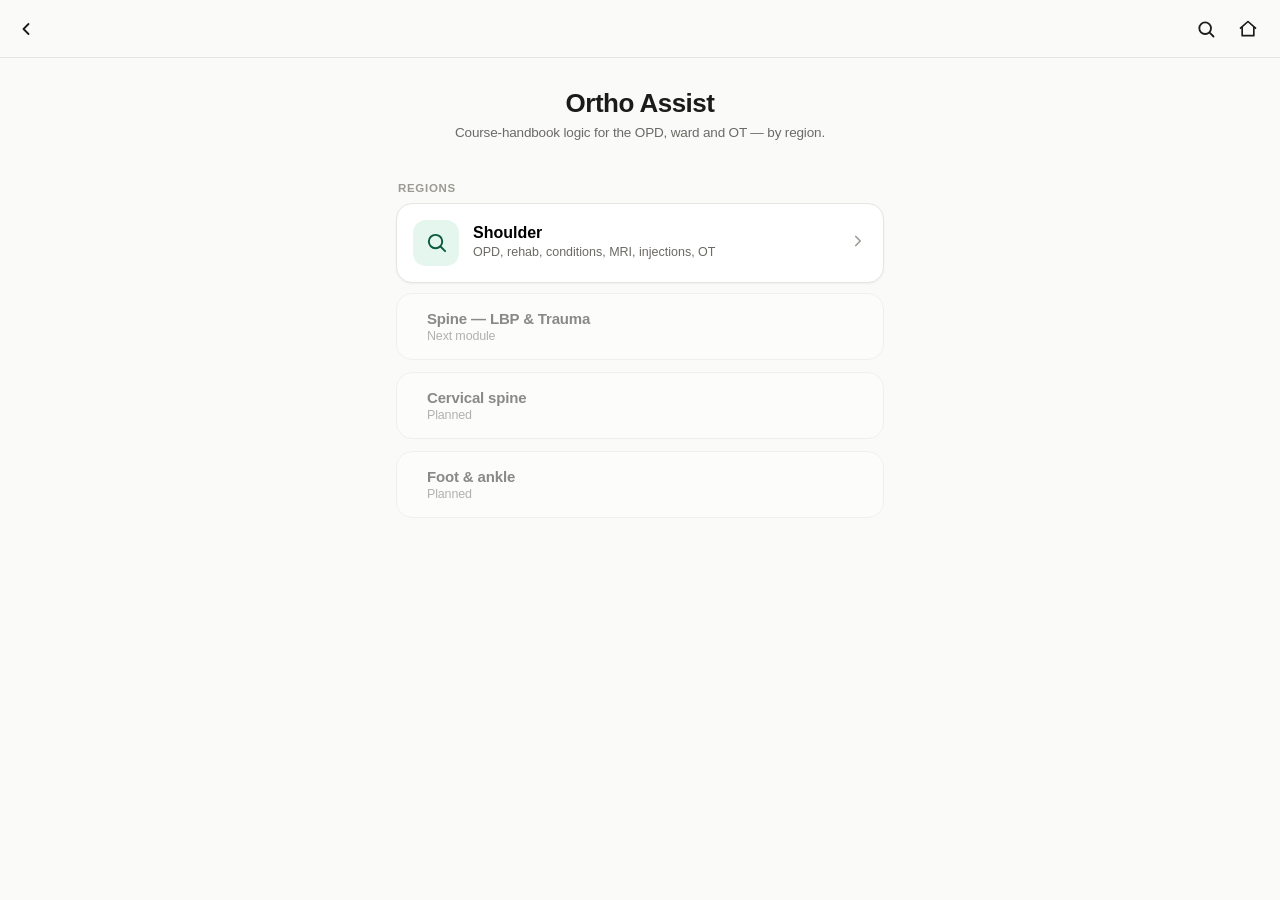
==== commit c2e6dbb5: "Add files via upload" ====
--- a/ortho-assist-standalone.html
+++ b/ortho-assist-standalone.html
@@ -311,6 +311,9 @@
   </button>
   <h1 id="screenTitle">Ortho Assist</h1>
   <div style="flex:1;"></div>
+  <button id="searchBtn" class="iconBtn" aria-label="Search">
+    <svg viewBox="0 0 24 24" fill="none" stroke="currentColor" stroke-width="2.2" stroke-linecap="round" stroke-linejoin="round"><circle cx="11" cy="11" r="7"/><path d="M21 21l-4.3-4.3"/></svg>
+  </button>
   <button id="homeBtn" class="iconBtn" aria-label="Home" hidden>
     <svg viewBox="0 0 24 24" fill="none" stroke="currentColor" stroke-width="2" stroke-linecap="round" stroke-linejoin="round"><path d="M3 11l9-8 9 8"/><path d="M5 10v10h14V10"/></svg>
   </button>
@@ -332,6 +335,8 @@
   pill: '<svg viewBox="0 0 24 24" fill="none" stroke="currentColor" stroke-width="2" stroke-linecap="round" stroke-linejoin="round"><rect x="4.5" y="4.5" width="15" height="15" rx="7.5" transform="rotate(45 12 12)"/><line x1="8.5" y1="15.5" x2="15.5" y2="8.5"/></svg>',
   droplet: '<svg viewBox="0 0 24 24" fill="none" stroke="currentColor" stroke-width="2" stroke-linecap="round" stroke-linejoin="round"><path d="M12 2.5s7 7.5 7 12.5a7 7 0 01-14 0c0-5 7-12.5 7-12.5z"/></svg>',
   scalpel: '<svg viewBox="0 0 24 24" fill="none" stroke="currentColor" stroke-width="2" stroke-linecap="round" stroke-linejoin="round"><path d="M3 21l6-6"/><path d="M9 15L20 4a1.5 1.5 0 00-2-2L7 13"/><path d="M7 13l2 2"/></svg>',
+  searchSmall: '<svg viewBox="0 0 24 24" fill="none" stroke="currentColor" stroke-width="2.2" stroke-linecap="round" stroke-linejoin="round"><circle cx="11" cy="11" r="7"/><path d="M21 21l-4.3-4.3"/></svg>',
+  x: '<svg viewBox="0 0 24 24" fill="none" stroke="currentColor" stroke-width="2.2" stroke-linecap="round" stroke-linejoin="round"><path d="M18 6L6 18"/><path d="M6 6l12 12"/></svg>',
 };
 function flagIcon(flag) {
   if (flag === "red" || flag === "amber") return ICONS.alertTriangle;
@@ -1261,7 +1266,18 @@
   { name: "Bare area", app: "Posterosuperior humeral head lacking cartilage \u2014 universal", rule: "Don't mistake for Hill-Sachs (SCOI point 6)." },
 ];
 
+const openApproaches = [
+  { name: "Deltopectoral approach", use: "The workhorse approach \u2014 arthroplasty, open Bankart/Latarjet, proximal humerus ORIF.", interval: "Deltoid (axillary n.) vs pectoralis major (medial/lateral pectoral n.) \u2014 a true internervous plane.", landmark: "Cephalic vein marks the interval; kept either medially or laterally per surgeon preference.", risk: "Axillary nerve \u2014 runs inferiorly around subscapularis, at risk during inferior capsular work. Musculocutaneous nerve \u2014 enters the conjoint tendon ~5\u20138cm from the coracoid tip, at risk with aggressive medial retraction." },
+  { name: "Superior / deltoid-splitting approach", use: "Mini-open rotator cuff repair, some proximal humerus fixation via a limited exposure.", interval: "Splits deltoid fibers directly (not a true internervous plane \u2014 within the same muscle).", landmark: "Split from the acromion edge, extended distally.", risk: "Axillary nerve \u2014 runs ~5\u20137cm below the lateral acromion edge on the deep surface of deltoid. STRICT limit: do not split deltoid more than ~5cm from the acromion without identifying the nerve directly." },
+  { name: "Posterior approach", use: "Posterior instability/glenoid work, posterior capsular procedures, select tumour resections.", interval: "Infraspinatus (suprascapular n.) vs teres minor (axillary n.) \u2014 internervous plane.", landmark: "Posterior border of deltoid, spine of scapula.", risk: "Suprascapular nerve \u2014 at risk at the spinoglenoid notch during medial dissection/retraction of infraspinatus." },
+  { name: "Rotator interval approach", use: "Open capsular release, some biceps/SLAP-adjacent procedures, superior capsule work.", interval: "Between supraspinatus and subscapularis, through the rotator interval tissue itself.", landmark: "Coracoid process as the medial reference point.", risk: "Biceps tendon runs directly through this interval \u2014 identify and protect early." },
+];
+
 const surgicalTopics = [
+  {
+    id: "openapproaches", title: "Open surgical approaches",
+    render: () => openApproaches.map(a => `<div class="refItem"><div class="refItemTitle">${a.name}</div><div class="refItemBody"><b>Use:</b> ${a.use}<br><b>Interval:</b> ${a.interval}<br><b>Landmark:</b> ${a.landmark}<br><b>At risk:</b> ${a.risk}</div></div>`).join(""),
+  },
   {
     id: "latarjet", title: "Latarjet procedure",
     render: () => `<div class="refItem"><div class="refItemBody">Triple-blocking effect: (1) bone block extends the glenoid arc \u2014 static; (2) conjoint tendon sling \u2014 dynamic, taut specifically in ABER, the exact position of dislocation risk; (3) capsular repair to the coracoid stump \u2014 static.</div></div>`
@@ -1570,6 +1586,113 @@
   { scenario: "Calcific tendinitis", first: "X-ray to confirm + locate the deposit; USG to assess consistency (creamy vs chalky) before deciding barbotage vs ESWT." },
 ];
 
+// ---------- WARD (brief) ----------
+// ---------- SEARCH ----------
+function buildSearchIndex() {
+  const idx = [];
+  const topicScreens = [
+    { arr: conditionsTopics, screenId: "conditions", screenKey: "conditions", moduleLabel: "Conditions" },
+    { arr: mriTopics, screenId: "mri", screenKey: "mri", moduleLabel: "MRI reading" },
+    { arr: injectionTopics, screenId: "injections", screenKey: "injections", moduleLabel: "Injections" },
+    { arr: surgicalTopics, screenId: "surgical", screenKey: "surgical", moduleLabel: "Surgical techniques" },
+    { arr: arthroscopyTopics, screenId: "arthroscopy", screenKey: "arthroscopy", moduleLabel: "Arthroscopy" },
+    { arr: classificationsTopics, screenId: "classifications", screenKey: "classifications", moduleLabel: "Classifications" },
+    { arr: managementTopics, screenId: "management", screenKey: "management", moduleLabel: "Management protocols" },
+    { arr: referenceTopics, screenId: "eponyms", screenKey: "eponyms", moduleLabel: "References" },
+    { arr: imagingModalityTopics, screenId: "imaging", screenKey: "imaging", moduleLabel: "Imaging guide" },
+  ];
+  topicScreens.forEach((ts) => {
+    ts.arr.forEach((t) => {
+      idx.push({ label: t.title, moduleLabel: ts.moduleLabel, screenId: ts.screenId, screenKey: ts.screenKey, topicId: t.id });
+    });
+  });
+  rehabOptions.forEach((o) => {
+    idx.push({ label: o.label, moduleLabel: "Rehab", screenId: "postop", rehabId: o.id });
+  });
+  romPatterns.forEach((p) => {
+    p.diagnoses.forEach((d) => {
+      idx.push({ label: d.name, moduleLabel: "OPD \u2014 examination", screenId: "opd", patternId: p.id });
+    });
+  });
+  instabilityDiagnoses.forEach((d) => {
+    idx.push({ label: d.name, moduleLabel: "OPD \u2014 instability", screenId: "opd", instabilityFlag: true });
+  });
+  return idx;
+}
+
+function goToSearchResult(item) {
+  setScreen(item.screenId);
+  if (item.screenKey && item.topicId) expandedTopicByScreen[item.screenKey] = item.topicId;
+  if (item.rehabId) {
+    selectedRehab = item.rehabId;
+    currentWeek = 0;
+    selectedIrritability = null;
+  }
+  if (item.patternId) selectedPattern = item.patternId;
+  if (item.instabilityFlag) screenState.instability = true;
+  render();
+}
+
+function renderSearch() {
+  screenTitle.textContent = "Search";
+  const index = buildSearchIndex();
+  app.innerHTML = `
+    <input type="text" id="searchInput" placeholder="Search tests, conditions, protocols\u2026" autofocus
+      style="width:100%;padding:12px 14px;border-radius:12px;border:1px solid var(--border);background:var(--surface);font-size:15px;margin-bottom:14px;" />
+    <div id="searchResultsBox"></div>`;
+  const input = document.getElementById("searchInput");
+  const resultsBox = document.getElementById("searchResultsBox");
+
+  function renderResults(query) {
+    const q = query.trim().toLowerCase();
+    if (!q) {
+      resultsBox.innerHTML = `<div class="emptyHint">Start typing to search across every module</div>`;
+      return;
+    }
+    const matches = index.filter((it) => it.label.toLowerCase().includes(q));
+    if (matches.length === 0) {
+      resultsBox.innerHTML = `<div class="emptyHint">No matches for \u201c${query}\u201d</div>`;
+      return;
+    }
+    resultsBox.innerHTML = matches.slice(0, 40).map((m, i) => `
+      <button class="testRow" data-searchidx="${i}">
+        <span>${m.label}<span class="sub" style="display:block;">${m.moduleLabel}</span></span>
+        <span class="chev">${ICONS.chevRight}</span>
+      </button>`).join("");
+    resultsBox.querySelectorAll("[data-searchidx]").forEach((btn) => {
+      btn.addEventListener("click", () => {
+        goToSearchResult(matches[parseInt(btn.dataset.searchidx, 10)]);
+      });
+    });
+  }
+
+  renderResults("");
+  input.addEventListener("input", (e) => renderResults(e.target.value));
+}
+
+function renderWard() {
+  screenTitle.textContent = "Ward";
+  const html = `
+    <div class="sectionLabel">Pre-op</div>
+    <div class="refBox">
+      <div class="refItem"><div class="refItemBody">Consent taken, correct side marked and confirmed with the patient.</div></div>
+      <div class="refItem"><div class="refItemBody">NPO status confirmed per anaesthesia timing.</div></div>
+      <div class="refItem"><div class="refItemBody">Anticoagulants/antiplatelets stopped per protocol; document last dose.</div></div>
+      <div class="refItem"><div class="refItemBody">Antibiotic prophylaxis timed within 60 minutes of incision.</div></div>
+      <div class="refItem"><div class="refItemBody">Regional block coordinated with anaesthesia \u2014 document baseline neuro exam BEFORE the block.</div></div>
+    </div>
+    <div class="sectionLabel">Post-op</div>
+    <div class="refBox">
+      <div class="refItem"><div class="refItemBody">Neurovascular check (axillary nerve \u2014 deltoid sensation/contraction) on arrival to ward and before discharge.</div></div>
+      <div class="refItem"><div class="refItemBody">Pain control \u2014 regional block wearing off is the usual pain spike; have oral analgesia bridging ready, don't wait for the patient to ask.</div></div>
+      <div class="refItem"><div class="refItemBody">Sling fit and patient understanding of it confirmed before they leave the ward.</div></div>
+      <div class="refItem"><div class="refItemBody">Wound/dressing checked; document any drain output.</div></div>
+      <div class="refItem"><div class="refItemBody">Discharge criteria: pain controlled on oral analgesia, understands precautions for the specific procedure (see Rehab), follow-up appointment booked.</div></div>
+    </div>
+    <div class="disclaimer">Deliberately brief \u2014 adapt to local ward protocol.</div>`;
+  app.innerHTML = html;
+}
+
 function renderImagingGuide() {
   screenTitle.textContent = "Imaging guide";
   let html = `<p style="font-size:13px;color:var(--text-2);margin-bottom:14px;">By modality, then a quick scenario lookup</p>`;
@@ -1647,6 +1770,7 @@
 const screenTitle = document.getElementById("screenTitle");
 const backBtn = document.getElementById("backBtn");
 const homeBtn = document.getElementById("homeBtn");
+const searchBtn = document.getElementById("searchBtn");
 
 let screenStack = ["app-home"];
 
@@ -1681,6 +1805,7 @@
 
 backBtn.addEventListener("click", goBack);
 homeBtn.addEventListener("click", goHome);
+searchBtn.addEventListener("click", () => setScreen("search"));
 
 function render() {
   if (currentScreen === "app-home") renderAppHome();
@@ -1695,6 +1820,8 @@
   else if (currentScreen === "eponyms") renderTopicScreen(referenceTopics, "eponyms", "References");
   else if (currentScreen === "management") renderTopicScreen(managementTopics, "management", "Management protocols");
   else if (currentScreen === "imaging") renderImagingGuide();
+  else if (currentScreen === "ward") renderWard();
+  else if (currentScreen === "search") renderSearch();
   else if (currentScreen === "classifications") renderTopicScreen(classificationsTopics, "classifications", "Classifications");
 }
 
@@ -1839,11 +1966,15 @@
       </div>
       <div class="chev">${ICONS.chevRight}</div>
     </button>
+    <button class="homeCard c-teal" id="goWard">
+      <div class="iconBadge">${ICONS.book}</div>
+      <div style="flex:1;">
+        <div class="title">Ward</div>
+        <div class="desc">Brief pre-op and post-op checkpoints</div>
+      </div>
+      <div class="chev">${ICONS.chevRight}</div>
+    </button>
     <div class="sectionLabel">Coming soon</div>
-    <div class="card" style="opacity:.5;box-shadow:none;">
-      <div style="font-weight:700;font-size:14px;margin-bottom:2px;">Ward checklists</div>
-      <div style="font-size:12.5px;color:var(--text-2);">Pre-op workup, consent points</div>
-    </div>
     <div class="card" style="opacity:.5;box-shadow:none;">
       <div style="font-weight:700;font-size:14px;margin-bottom:2px;">Spine \u2014 LBP & Trauma</div>
       <div style="font-size:12.5px;color:var(--text-2);">Next module</div>
@@ -1857,6 +1988,7 @@
   document.getElementById("goClassifications").addEventListener("click", () => setScreen("classifications"));
   document.getElementById("goManagement").addEventListener("click", () => setScreen("management"));
   document.getElementById("goImaging").addEventListener("click", () => setScreen("imaging"));
+  document.getElementById("goWard").addEventListener("click", () => setScreen("ward"));
   document.getElementById("goSurgical").addEventListener("click", () => setScreen("surgical"));
   document.getElementById("goArthroscopy").addEventListener("click", () => setScreen("arthroscopy"));
   document.getElementById("goEponyms").addEventListener("click", () => setScreen("eponyms"));
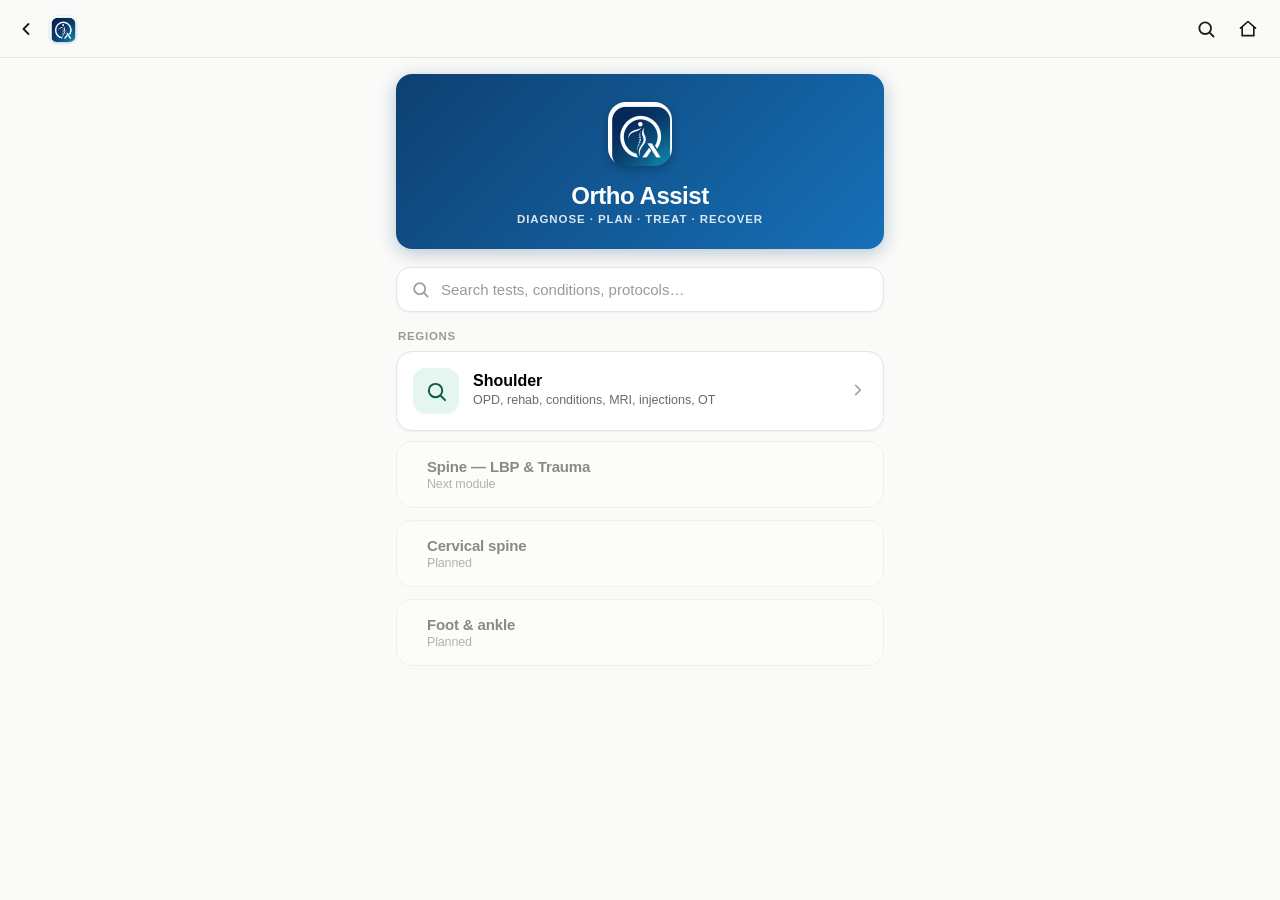
==== commit 2e2e045a: "Add files via upload" ====
--- a/ortho-assist-standalone.html
+++ b/ortho-assist-standalone.html
@@ -70,6 +70,7 @@
   z-index:20;
 }
 .topbar h1{font-size:18px;font-weight:700;}
+#topbarLogo{width:26px;height:26px;border-radius:7px;flex-shrink:0;box-shadow:0 1px 3px rgba(14,64,113,0.25);}
 .iconBtn{
   background:none;border:none;color:var(--text);
   width:36px;height:36px;display:flex;align-items:center;justify-content:center;
@@ -121,6 +122,39 @@
 }
 .homeHero h2{font-size:22px;margin-bottom:4px;}
 .homeHero p{font-size:13.5px;color:var(--text-2);}
+
+.brandHero{
+  background:linear-gradient(135deg, #0E4071 0%, #1670B8 100%);
+  border-radius:var(--radius-lg);
+  padding:28px 20px 24px;
+  text-align:center;
+  margin-bottom:18px;
+  box-shadow:0 4px 18px rgba(14,64,113,0.28);
+}
+.brandHero img{
+  width:64px;height:64px;border-radius:18px;
+  box-shadow:0 3px 10px rgba(0,0,0,0.25);
+  margin-bottom:12px;
+}
+.brandHero h1{
+  color:#fff;font-size:24px;font-weight:800;letter-spacing:-0.02em;margin-bottom:3px;
+}
+.brandHero .tagline{
+  color:rgba(255,255,255,0.85);font-size:11.5px;font-weight:600;
+  letter-spacing:.08em;text-transform:uppercase;
+}
+.searchBar{
+  display:flex;align-items:center;gap:9px;
+  width:100%;padding:12px 14px;border-radius:14px;
+  border:1px solid var(--border);background:var(--surface);
+  margin-bottom:18px;box-shadow:var(--shadow-sm);
+}
+.searchBar svg{width:19px;height:19px;color:var(--text-3);flex-shrink:0;}
+.searchBar input{
+  border:none;outline:none;background:none;font-size:15px;color:var(--text);
+  flex:1;font-family:inherit;
+}
+.searchBar input::placeholder{color:var(--text-3);}
 
 .homeCard{
   display:flex;align-items:center;gap:14px;
@@ -309,6 +343,7 @@
   <button id="backBtn" class="iconBtn" aria-label="Back" hidden>
     <svg viewBox="0 0 24 24" fill="none" stroke="currentColor" stroke-width="2.2" stroke-linecap="round" stroke-linejoin="round"><path d="M15 18l-6-6 6-6"/></svg>
   </button>
+  <img src="icons/icon-192.png" alt="" id="topbarLogo" />
   <h1 id="screenTitle">Ortho Assist</h1>
   <div style="flex:1;"></div>
   <button id="searchBtn" class="iconBtn" aria-label="Search">
@@ -1835,11 +1870,18 @@
 function renderAppHome() {
   screenTitle.textContent = "";
   let html = `
-    <div class="homeHero" style="text-align:center;padding-top:14px;">
-      <h2 style="font-size:26px;">Ortho Assist</h2>
-      <p>Course-handbook logic for the OPD, ward and OT \u2014 by region.</p>
+    <div class="brandHero">
+      <img src="icons/icon-512.png" alt="Ortho Assist logo" />
+      <h1>Ortho Assist</h1>
+      <div class="tagline">Diagnose &middot; Plan &middot; Treat &middot; Recover</div>
     </div>
-    <div class="sectionLabel">Regions</div>`;
+    <div class="searchBar">
+      ${ICONS.searchSmall}
+      <input type="text" id="homeSearchInput" placeholder="Search tests, conditions, protocols\u2026" />
+    </div>
+    <div id="homeSearchResultsBox"></div>
+    <div id="homeRegionsBox">
+      <div class="sectionLabel">Regions</div>`;
   regions.forEach((r) => {
     if (r.status === "active") {
       html += `
@@ -1862,18 +1904,50 @@
         </div>`;
     }
   });
+  html += `</div>`;
   app.innerHTML = html;
   app.querySelectorAll("[data-region]").forEach((btn) => {
     btn.addEventListener("click", () => setScreen("home"));
   });
+
+  const index = buildSearchIndex();
+  const input = document.getElementById("homeSearchInput");
+  const resultsBox = document.getElementById("homeSearchResultsBox");
+  const regionsBox = document.getElementById("homeRegionsBox");
+
+  function renderHomeResults(query) {
+    const q = query.trim().toLowerCase();
+    if (!q) {
+      resultsBox.innerHTML = "";
+      regionsBox.style.display = "";
+      return;
+    }
+    regionsBox.style.display = "none";
+    const matches = index.filter((it) => it.label.toLowerCase().includes(q));
+    if (matches.length === 0) {
+      resultsBox.innerHTML = `<div class="emptyHint">No matches for \u201c${query}\u201d</div>`;
+      return;
+    }
+    resultsBox.innerHTML = matches.slice(0, 30).map((m, i) => `
+      <button class="testRow" data-searchidx="${i}">
+        <span>${m.label}<span class="sub" style="display:block;">${m.moduleLabel}</span></span>
+        <span class="chev">${ICONS.chevRight}</span>
+      </button>`).join("");
+    resultsBox.querySelectorAll("[data-searchidx]").forEach((btn) => {
+      btn.addEventListener("click", () => {
+        goToSearchResult(matches[parseInt(btn.dataset.searchidx, 10)]);
+      });
+    });
+  }
+  input.addEventListener("input", (e) => renderHomeResults(e.target.value));
 }
 
 function renderHome() {
-  screenTitle.textContent = "Shoulder Assist";
+  screenTitle.textContent = "Shoulder";
   app.innerHTML = `
     <div class="homeHero">
-      <h2>Shoulder</h2>
-      <p>Course-handbook logic, built for the OPD, ward and OT.</p>
+      <h2 style="font-weight:800;">Shoulder</h2>
+      <p>Evidence-based logic, built for the OPD, ward and OT.</p>
     </div>
     <div class="sectionLabel">Clinical workflow</div>
     <button class="homeCard c-teal" id="goOpd">
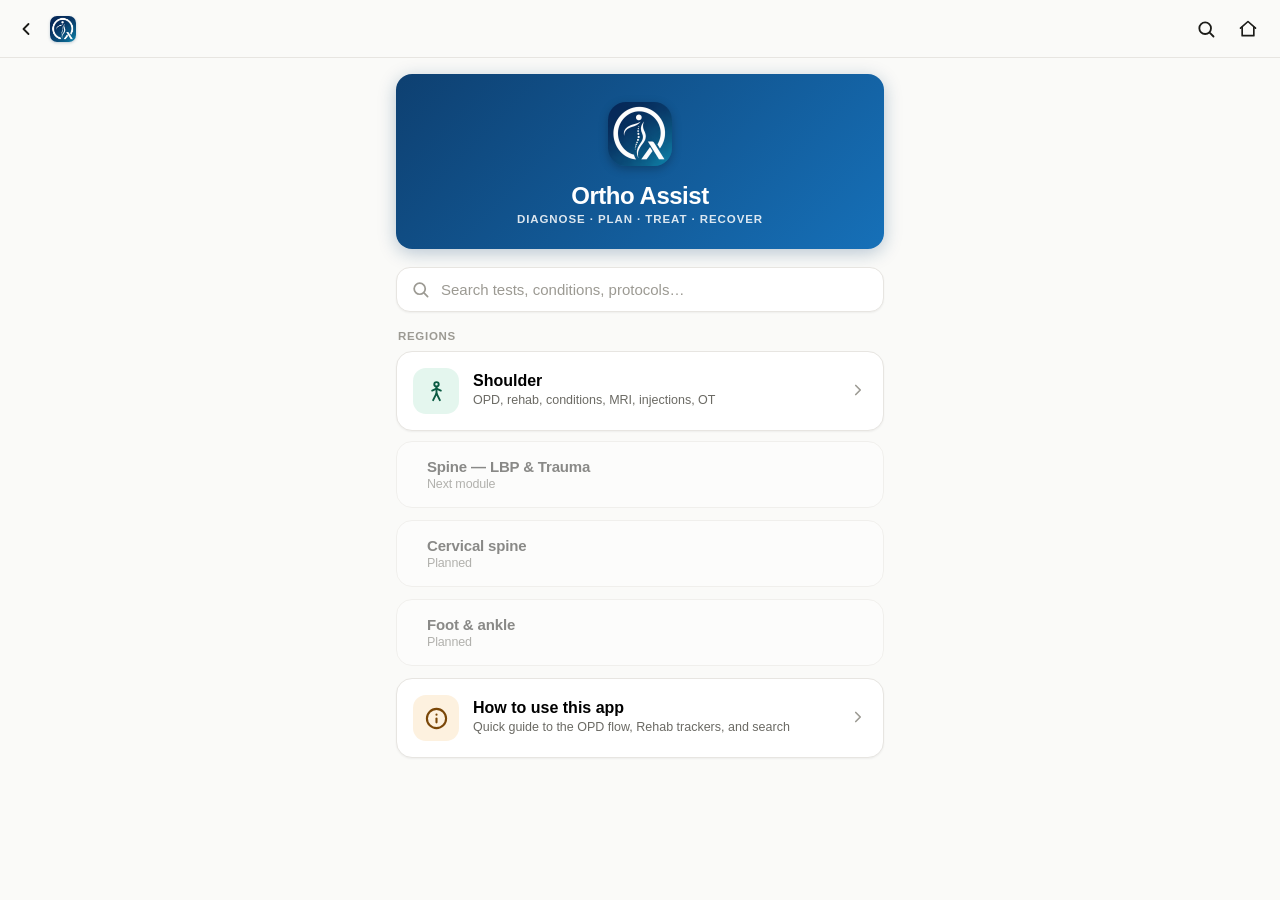
==== commit 9832b293: "Add files via upload" ====
--- a/ortho-assist-standalone.html
+++ b/ortho-assist-standalone.html
@@ -372,6 +372,16 @@
   scalpel: '<svg viewBox="0 0 24 24" fill="none" stroke="currentColor" stroke-width="2" stroke-linecap="round" stroke-linejoin="round"><path d="M3 21l6-6"/><path d="M9 15L20 4a1.5 1.5 0 00-2-2L7 13"/><path d="M7 13l2 2"/></svg>',
   searchSmall: '<svg viewBox="0 0 24 24" fill="none" stroke="currentColor" stroke-width="2.2" stroke-linecap="round" stroke-linejoin="round"><circle cx="11" cy="11" r="7"/><path d="M21 21l-4.3-4.3"/></svg>',
   x: '<svg viewBox="0 0 24 24" fill="none" stroke="currentColor" stroke-width="2.2" stroke-linecap="round" stroke-linejoin="round"><path d="M18 6L6 18"/><path d="M6 6l12 12"/></svg>',
+  stethoscope: '<svg viewBox="0 0 24 24" fill="none" stroke="currentColor" stroke-width="2" stroke-linecap="round" stroke-linejoin="round"><path d="M4.5 3v6a4.5 4.5 0 009 0V3"/><path d="M4.5 3h-2M13.5 3h-2"/><path d="M9 13.5V16a6 6 0 006 6 6 6 0 006-6v-1.5"/><circle cx="19.5" cy="9" r="2"/><path d="M19.5 11v2.5"/></svg>',
+  dumbbell: '<svg viewBox="0 0 24 24" fill="none" stroke="currentColor" stroke-width="2" stroke-linecap="round" stroke-linejoin="round"><rect x="1.5" y="9.5" width="3" height="5" rx="1"/><rect x="19.5" y="9.5" width="3" height="5" rx="1"/><line x1="4.5" y1="12" x2="19.5" y2="12"/><rect x="6.5" y="7" width="2.4" height="10" rx="1"/><rect x="15.1" y="7" width="2.4" height="10" rx="1"/></svg>',
+  bodyFigure: '<svg viewBox="0 0 24 24" fill="none" stroke="currentColor" stroke-width="2" stroke-linecap="round" stroke-linejoin="round"><circle cx="12" cy="4.5" r="2.3"/><path d="M12 7.5v6.5"/><path d="M7.5 11l4.5-2 4.5 2"/><path d="M8.5 21l3.5-7 3.5 7"/></svg>',
+  layers: '<svg viewBox="0 0 24 24" fill="none" stroke="currentColor" stroke-width="2" stroke-linecap="round" stroke-linejoin="round"><polygon points="12 2.5 2.5 8 12 13.5 21.5 8 12 2.5"/><polyline points="2.5 15.5 12 21 21.5 15.5"/><polyline points="2.5 11.75 12 17.25 21.5 11.75"/></svg>',
+  syringe: '<svg viewBox="0 0 24 24" fill="none" stroke="currentColor" stroke-width="2" stroke-linecap="round" stroke-linejoin="round"><path d="M3 21l3.5-1 10-10-2.5-2.5-10 10L3 21z"/><path d="M13 8l3-3M16 5l3 3M10.5 10.5l2 2"/><path d="M17.5 3.5l3 3"/></svg>',
+  grid: '<svg viewBox="0 0 24 24" fill="none" stroke="currentColor" stroke-width="2" stroke-linecap="round" stroke-linejoin="round"><rect x="3" y="3" width="7.5" height="7.5" rx="1.3"/><rect x="13.5" y="3" width="7.5" height="7.5" rx="1.3"/><rect x="3" y="13.5" width="7.5" height="7.5" rx="1.3"/><rect x="13.5" y="13.5" width="7.5" height="7.5" rx="1.3"/></svg>',
+  route: '<svg viewBox="0 0 24 24" fill="none" stroke="currentColor" stroke-width="2" stroke-linecap="round" stroke-linejoin="round"><circle cx="6" cy="6" r="2.6"/><circle cx="18" cy="18" r="2.6"/><circle cx="18" cy="6" r="2.6"/><path d="M8.6 6h6.8M18 8.6V15.4"/></svg>',
+  scope: '<svg viewBox="0 0 24 24" fill="none" stroke="currentColor" stroke-width="2" stroke-linecap="round" stroke-linejoin="round"><circle cx="12" cy="12" r="9.5"/><line x1="14.3" y1="8" x2="19.5" y2="17"/><line x1="9.7" y1="8" x2="20" y2="8"/><line x1="7.6" y1="12" x2="12.9" y2="3"/><line x1="9.7" y1="16" x2="4" y2="6.5"/><line x1="14.3" y1="16" x2="3.5" y2="16"/><line x1="16.4" y1="12" x2="11" y2="21"/></svg>',
+  imageScan: '<svg viewBox="0 0 24 24" fill="none" stroke="currentColor" stroke-width="2" stroke-linecap="round" stroke-linejoin="round"><rect x="3" y="3" width="18" height="18" rx="2"/><circle cx="8.5" cy="8.5" r="1.6"/><path d="M21 15.5l-5.3-5.3a1.5 1.5 0 00-2.1 0L3 20.5"/></svg>',
+  bed: '<svg viewBox="0 0 24 24" fill="none" stroke="currentColor" stroke-width="2" stroke-linecap="round" stroke-linejoin="round"><path d="M2.5 19.5v-7a2 2 0 012-2h15a2 2 0 012 2v7"/><path d="M2.5 19.5v-2.8a1 1 0 011-1h17a1 1 0 011 1v2.8"/><path d="M6 10.5V7a2 2 0 012-2h2.5"/><circle cx="7" cy="8.5" r="1"/></svg>',
 };
 function flagIcon(flag) {
   if (flag === "red" || flag === "amber") return ICONS.alertTriangle;
@@ -1705,6 +1715,51 @@
   input.addEventListener("input", (e) => renderResults(e.target.value));
 }
 
+// ---------- HELP GUIDE ----------
+const helpSections = [
+  {
+    title: "What this app is",
+    body: "Ortho Assist is a clinical decision-support and reference tool for the OPD, ward, and OT \u2014 organised by anatomical region (Shoulder is live; more regions are planned). Content is built from a course handbook and published, evidence-based orthopaedic literature. It is designed to speed up and structure real clinical decisions, not to replace clinical judgement or a surgeon's discretion.",
+  },
+  {
+    title: "The OPD flow \u2014 start to finish",
+    body: "Open Shoulder \u2192 OPD examination. The screen is built as one continuous flow: (1) optionally expand the History checklist and Examination technique reference at the top, (2) select the patient's age bracket \u2014 it shifts the differential, (3) tick any Screening red flags, (4) select the ROM pattern found on exam (both restricted / passive full / both full / IR alone restricted), (5) each pattern shows its differentials, and each differential lists its own special tests. Tap a test's name to see how to perform it, what a positive finding looks like, and what it means. Tap the + or \u2212 button next to a test to record the actual result on your patient \u2014 this immediately narrows the working differential shown at the top and marks that diagnosis \u201cSupported\u201d or \u201cUnlikely.\u201d Once a diagnosis is Supported, a \u201c\u2192 Management\u201d button appears beneath it \u2014 tap it to see Education, Pharmacological, Rehab, Injection, and Surgery guidance for that specific diagnosis, all in one place, without leaving the screen.",
+  },
+  {
+    title: "Recorded results and starting a new patient",
+    body: "Test results you record stay on screen as you work through a consultation, but are NOT saved between browser sessions (there is currently no patient-data storage). Use the \u201cReset recorded results \u2014 new patient\u201d link at the bottom of the OPD screen before seeing your next patient.",
+  },
+  {
+    title: "Rehab & exercise Rx",
+    body: "Select a protocol (rotator cuff repair, arthroplasty, Bankart, SLAP/DTS, post-MUA, impingement, or frozen shoulder). Phase-based protocols show a week slider \u2014 drag it to the patient's current week post-op/post-injury and the relevant phase, precautions, and exercises update live. Each phase-based protocol also carries an \u201cEvidence note\u201d flagging where the timing is genuinely debated in the literature. \u201cRehab principles\u201d covers how to adapt any of these week-based frameworks to an individual patient rather than following them rigidly.",
+  },
+  {
+    title: "Reference modules (Conditions, MRI, Injections, Classifications, Management, Surgical, Arthroscopy, References, Imaging guide)",
+    body: "Each of these is a simple tap-to-expand list. Tap a topic's title to open it, tap again to close it. They're meant for quick lookup mid-consultation or mid-case, not sequential reading.",
+  },
+  {
+    title: "Search",
+    body: "The search bar on the home dashboard (and the search icon in the top bar on every other screen) searches test names, diagnoses, rehab protocols, and every reference topic across the whole app at once. Tap any result to jump straight there \u2014 if it's a reference topic, it opens already expanded; if it's an OPD diagnosis, it takes you to the OPD screen with that ROM pattern already selected.",
+  },
+  {
+    title: "Navigation",
+    body: "There's no bottom tab bar by design \u2014 use the back arrow (top-left) to go up one level, or the home icon (top-right) to jump straight back to the region-select dashboard from anywhere.",
+  },
+  {
+    title: "A note on evidence and limitations",
+    body: "Content is paraphrased from course material and published literature, not copied verbatim from any textbook. Where the evidence is genuinely mixed or protocols vary widely between institutions (e.g. shoulder arthroplasty rehab timing), the app says so explicitly rather than presenting a single number as settled fact. This app does not store any patient-identifiable information \u2014 recorded test results live only in the browser's memory for the current session.",
+  },
+];
+
+function renderHelp() {
+  screenTitle.textContent = "How to use this app";
+  let html = "";
+  helpSections.forEach((s) => {
+    html += `<div class="refBox" style="margin-bottom:12px;"><div class="refItem"><div class="refItemTitle" style="font-size:14.5px;">${s.title}</div><div class="refItemBody">${s.body}</div></div></div>`;
+  });
+  app.innerHTML = html;
+}
+
 function renderWard() {
   screenTitle.textContent = "Ward";
   const html = `
@@ -1857,6 +1912,7 @@
   else if (currentScreen === "imaging") renderImagingGuide();
   else if (currentScreen === "ward") renderWard();
   else if (currentScreen === "search") renderSearch();
+  else if (currentScreen === "help") renderHelp();
   else if (currentScreen === "classifications") renderTopicScreen(classificationsTopics, "classifications", "Classifications");
 }
 
@@ -1886,7 +1942,7 @@
     if (r.status === "active") {
       html += `
         <button class="homeCard c-teal" data-region="${r.id}">
-          <div class="iconBadge">${ICONS.search}</div>
+          <div class="iconBadge">${ICONS.bodyFigure}</div>
           <div style="flex:1;">
             <div class="title">${r.name}</div>
             <div class="desc">${r.desc}</div>
@@ -1904,11 +1960,20 @@
         </div>`;
     }
   });
-  html += `</div>`;
+  html += `</div>
+    <button class="homeCard c-amber" id="goHelp" style="margin-top:6px;">
+      <div class="iconBadge">${ICONS.info}</div>
+      <div style="flex:1;">
+        <div class="title">How to use this app</div>
+        <div class="desc">Quick guide to the OPD flow, Rehab trackers, and search</div>
+      </div>
+      <div class="chev">${ICONS.chevRight}</div>
+    </button>`;
   app.innerHTML = html;
   app.querySelectorAll("[data-region]").forEach((btn) => {
     btn.addEventListener("click", () => setScreen("home"));
   });
+  document.getElementById("goHelp").addEventListener("click", () => setScreen("help"));
 
   const index = buildSearchIndex();
   const input = document.getElementById("homeSearchInput");
@@ -1951,7 +2016,7 @@
     </div>
     <div class="sectionLabel">Clinical workflow</div>
     <button class="homeCard c-teal" id="goOpd">
-      <div class="iconBadge">${ICONS.search}</div>
+      <div class="iconBadge">${ICONS.stethoscope}</div>
       <div style="flex:1;">
         <div class="title">OPD examination</div>
         <div class="desc">Red flags \u2192 ROM-pattern algorithm \u2192 special tests</div>
@@ -1959,7 +2024,7 @@
       <div class="chev">${ICONS.chevRight}</div>
     </button>
     <button class="homeCard c-teal" id="goPostop">
-      <div class="iconBadge">${ICONS.refresh}</div>
+      <div class="iconBadge">${ICONS.dumbbell}</div>
       <div style="flex:1;">
         <div class="title">Rehab & exercise Rx</div>
         <div class="desc">Bankart, SLAP/DTS, impingement, frozen shoulder</div>
@@ -1968,7 +2033,7 @@
     </button>
     <div class="sectionLabel">Reference library</div>
     <button class="homeCard c-amber" id="goConditions">
-      <div class="iconBadge">${ICONS.info}</div>
+      <div class="iconBadge">${ICONS.bodyFigure}</div>
       <div style="flex:1;">
         <div class="title">Conditions</div>
         <div class="desc">Bankart variants, CTA, instability matrix, barbotage, LPD</div>
@@ -1976,7 +2041,7 @@
       <div class="chev">${ICONS.chevRight}</div>
     </button>
     <button class="homeCard c-amber" id="goMri">
-      <div class="iconBadge">${ICONS.info}</div>
+      <div class="iconBadge">${ICONS.layers}</div>
       <div style="flex:1;">
         <div class="title">MRI reading</div>
         <div class="desc">Signal rules, magic angle, axial/sagittal/coronal checklists</div>
@@ -1984,7 +2049,7 @@
       <div class="chev">${ICONS.chevRight}</div>
     </button>
     <button class="homeCard c-amber" id="goInjections">
-      <div class="iconBadge">${ICONS.info}</div>
+      <div class="iconBadge">${ICONS.syringe}</div>
       <div style="flex:1;">
         <div class="title">Injections</div>
         <div class="desc">Steroid choice, needle technique, condition\u2192space matching</div>
@@ -1992,7 +2057,7 @@
       <div class="chev">${ICONS.chevRight}</div>
     </button>
     <button class="homeCard c-amber" id="goClassifications">
-      <div class="iconBadge">${ICONS.info}</div>
+      <div class="iconBadge">${ICONS.grid}</div>
       <div style="flex:1;">
         <div class="title">Classifications</div>
         <div class="desc">Neer (proximal humerus #), Rockwood (AC joint), Walch (glenoid)</div>
@@ -2000,7 +2065,7 @@
       <div class="chev">${ICONS.chevRight}</div>
     </button>
     <button class="homeCard c-amber" id="goManagement">
-      <div class="iconBadge">${ICONS.info}</div>
+      <div class="iconBadge">${ICONS.route}</div>
       <div style="flex:1;">
         <div class="title">Management protocols</div>
         <div class="desc">Full conservative\u2192surgical pathway: cuff tear, AC injury, instability, calcific tendinitis</div>
@@ -2008,7 +2073,7 @@
       <div class="chev">${ICONS.chevRight}</div>
     </button>
     <button class="homeCard c-amber" id="goImaging">
-      <div class="iconBadge">${ICONS.info}</div>
+      <div class="iconBadge">${ICONS.imageScan}</div>
       <div style="flex:1;">
         <div class="title">Imaging guide</div>
         <div class="desc">X-ray vs USG vs MRI vs CT \u2014 by modality and by clinical scenario</div>
@@ -2017,7 +2082,7 @@
     </button>
     <div class="sectionLabel">OT reference</div>
     <button class="homeCard c-amber" id="goSurgical">
-      <div class="iconBadge">${ICONS.info}</div>
+      <div class="iconBadge">${ICONS.scalpel}</div>
       <div style="flex:1;">
         <div class="title">Surgical techniques</div>
         <div class="desc">Latarjet, glenoplasty, RC repair, tenodesis, knots, portals</div>
@@ -2025,7 +2090,7 @@
       <div class="chev">${ICONS.chevRight}</div>
     </button>
     <button class="homeCard c-amber" id="goArthroscopy">
-      <div class="iconBadge">${ICONS.info}</div>
+      <div class="iconBadge">${ICONS.scope}</div>
       <div style="flex:1;">
         <div class="title">Arthroscopy</div>
         <div class="desc">SCOI 15-point survey, portals, normal variants</div>
@@ -2033,7 +2098,7 @@
       <div class="chev">${ICONS.chevRight}</div>
     </button>
     <button class="homeCard c-amber" id="goEponyms">
-      <div class="iconBadge">${ICONS.info}</div>
+      <div class="iconBadge">${ICONS.book}</div>
       <div style="flex:1;">
         <div class="title">References</div>
         <div class="desc">Must-read papers + eponym lookup</div>
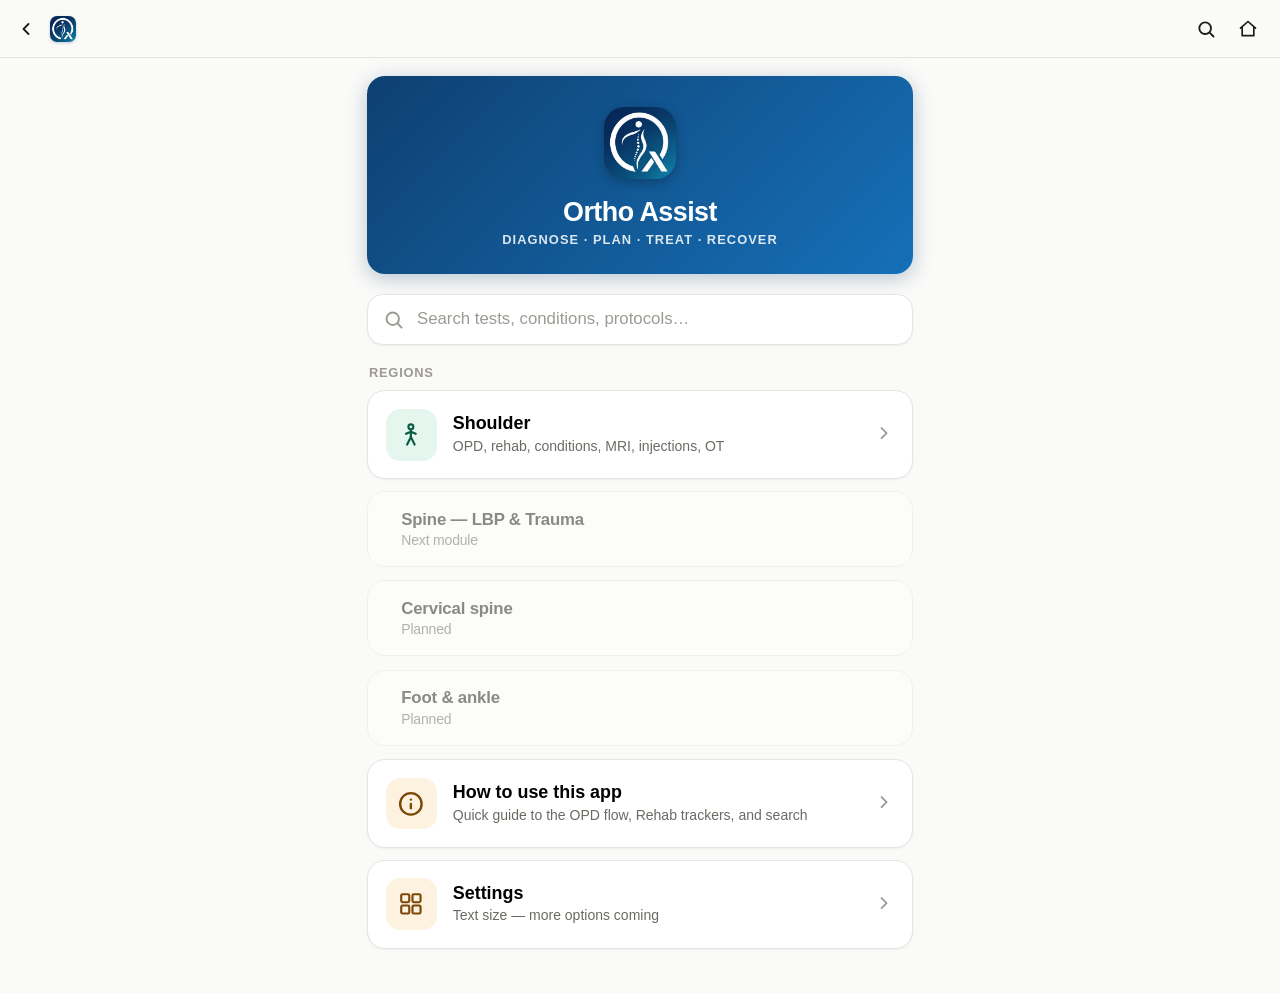
==== commit 50ba7a51: "Add files via upload" ====
--- a/ortho-assist-standalone.html
+++ b/ortho-assist-standalone.html
@@ -1751,6 +1751,39 @@
   },
 ];
 
+// ---------- SETTINGS ----------
+const textScaleOptions = [
+  { id: "small", label: "Small", zoom: 1.0 },
+  { id: "medium", label: "Medium", zoom: 1.12 },
+  { id: "large", label: "Large", zoom: 1.28 },
+];
+let textScale = localStorage.getItem("orthoAssistTextScale") || "medium";
+
+function applyTextScale() {
+  const opt = textScaleOptions.find((o) => o.id === textScale) || textScaleOptions[1];
+  app.style.zoom = opt.zoom;
+}
+
+function renderSettings() {
+  screenTitle.textContent = "Settings";
+  let html = `<div class="sectionLabel">Text size</div><div class="selectGrid">`;
+  textScaleOptions.forEach((o) => {
+    const sel = textScale === o.id ? "selected" : "";
+    html += `<button class="optRow ${sel}" data-textscale="${o.id}"><span>${o.label}</span><span class="check">${sel ? ICONS.check : ""}</span></button>`;
+  });
+  html += `</div>
+    <div class="disclaimer">More settings \u2014 dark mode, auto theme, and others \u2014 are planned here as the app grows.</div>`;
+  app.innerHTML = html;
+  applyTextScale();
+  app.querySelectorAll("[data-textscale]").forEach((row) => {
+    row.addEventListener("click", () => {
+      textScale = row.dataset.textscale;
+      localStorage.setItem("orthoAssistTextScale", textScale);
+      renderSettings();
+    });
+  });
+}
+
 function renderHelp() {
   screenTitle.textContent = "How to use this app";
   let html = "";
@@ -1913,6 +1946,7 @@
   else if (currentScreen === "ward") renderWard();
   else if (currentScreen === "search") renderSearch();
   else if (currentScreen === "help") renderHelp();
+  else if (currentScreen === "settings") renderSettings();
   else if (currentScreen === "classifications") renderTopicScreen(classificationsTopics, "classifications", "Classifications");
 }
 
@@ -1968,12 +2002,21 @@
         <div class="desc">Quick guide to the OPD flow, Rehab trackers, and search</div>
       </div>
       <div class="chev">${ICONS.chevRight}</div>
+    </button>
+    <button class="homeCard c-amber" id="goSettings">
+      <div class="iconBadge">${ICONS.grid}</div>
+      <div style="flex:1;">
+        <div class="title">Settings</div>
+        <div class="desc">Text size \u2014 more options coming</div>
+      </div>
+      <div class="chev">${ICONS.chevRight}</div>
     </button>`;
   app.innerHTML = html;
   app.querySelectorAll("[data-region]").forEach((btn) => {
     btn.addEventListener("click", () => setScreen("home"));
   });
   document.getElementById("goHelp").addEventListener("click", () => setScreen("help"));
+  document.getElementById("goSettings").addEventListener("click", () => setScreen("settings"));
 
   const index = buildSearchIndex();
   const input = document.getElementById("homeSearchInput");
@@ -2437,6 +2480,7 @@
 }
 
 // ---------- INIT ----------
+applyTextScale();
 render();
 
 if ("serviceWorker" in navigator) {
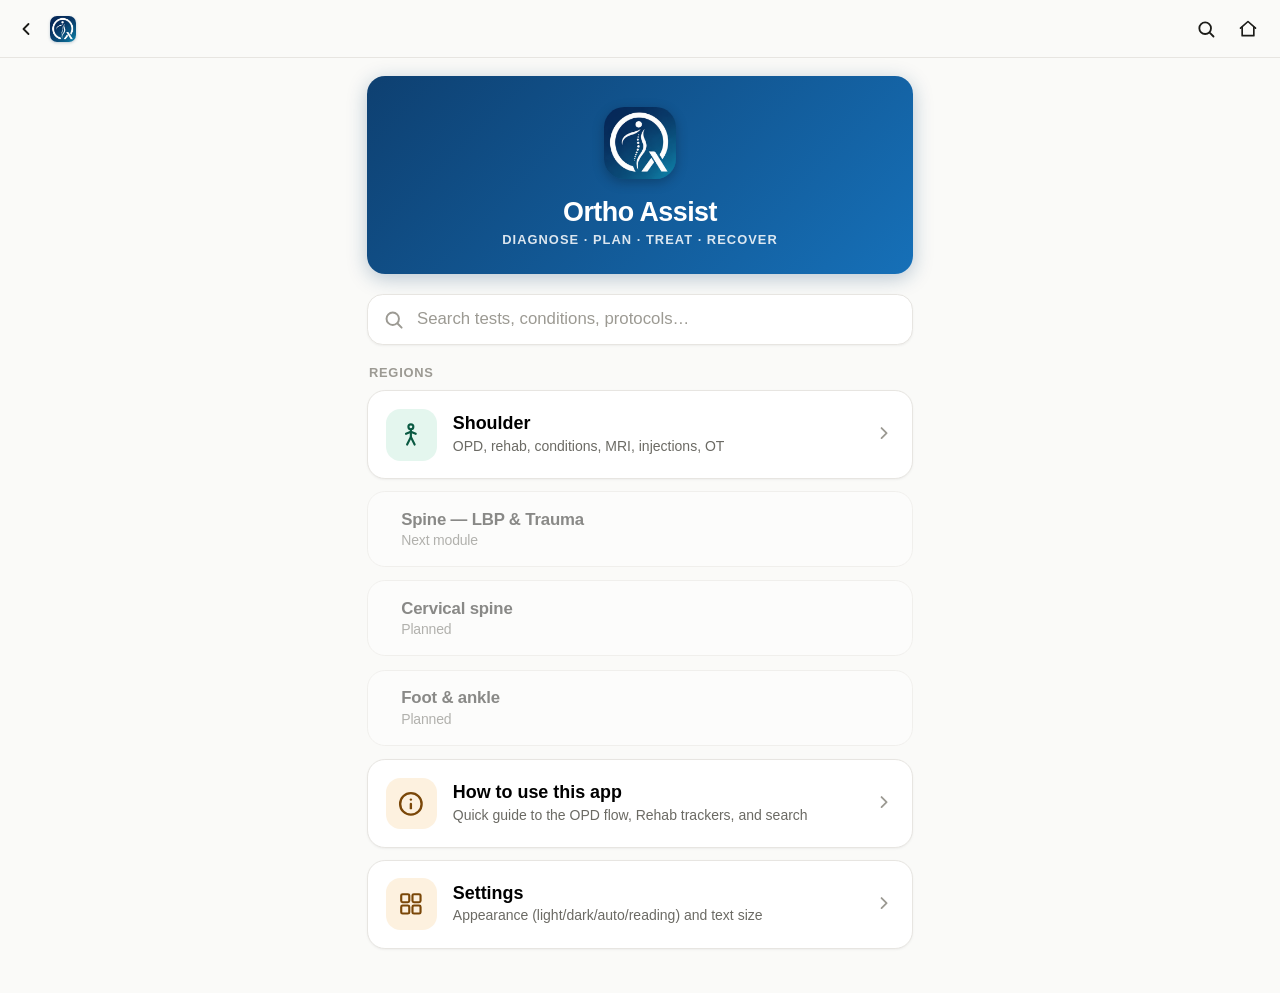
==== commit d4512c0e: "Add files via upload" ====
--- a/ortho-assist-standalone.html
+++ b/ortho-assist-standalone.html
@@ -29,6 +29,10 @@
   --purple-bg:#F1EAFB;
   --purple-text:#5B3A9E;
   --purple-border:#D9C6F2;
+  --red-border:#F4CFCB;
+  --amber-border:#F5DDB0;
+  --teal-border:#BEE8D5;
+  --topbar-bg:rgba(250,250,248,0.92);
   --radius-lg:16px;
   --radius:12px;
   --radius-sm:9px;
@@ -36,6 +40,72 @@
   --shadow-md:0 2px 10px rgba(20,20,15,0.07);
   font-family:-apple-system,BlinkMacSystemFont,"Segoe UI",Roboto,Helvetica,Arial,sans-serif;
 }
+
+:root[data-theme="dark"]{
+  --bg:#14161A;
+  --surface:#1C1F24;
+  --surface-2:#262A31;
+  --surface-hover:#2E333B;
+  --border:#33383F;
+  --border-strong:#454B54;
+  --text:#EDEFF2;
+  --text-2:#A8AFB8;
+  --text-3:#767D87;
+  --teal:#1BB98C;
+  --teal-strong:#149973;
+  --teal-bg:#113B31;
+  --teal-text:#4FDBB0;
+  --teal-border:#1D5744;
+  --amber:#E2A03F;
+  --amber-bg:#3A2E13;
+  --amber-text:#F0C674;
+  --amber-border:#5C4A1E;
+  --red:#E5645A;
+  --red-bg:#3A1917;
+  --red-text:#F2938A;
+  --red-border:#5C2925;
+  --purple-bg:#2A2140;
+  --purple-text:#C6A8F5;
+  --purple-border:#4A3A6E;
+  --shadow-sm:0 1px 2px rgba(0,0,0,0.35);
+  --shadow-md:0 2px 12px rgba(0,0,0,0.5);
+  --topbar-bg:rgba(20,22,26,0.85);
+}
+
+:root[data-theme="reading"]{
+  --bg:#F4ECD8;
+  --surface:#FBF6EA;
+  --surface-2:#EDE3CC;
+  --surface-hover:#E5D9BE;
+  --border:#D9CBA8;
+  --border-strong:#C7B78D;
+  --text:#3B2F1E;
+  --text-2:#6B5B3F;
+  --text-3:#8F7F5F;
+  --teal:#4C7A5E;
+  --teal-strong:#3C6249;
+  --teal-bg:#DCE7DA;
+  --teal-text:#2C4A38;
+  --teal-border:#B9CEB8;
+  --amber:#A5691F;
+  --amber-bg:#EFDFB8;
+  --amber-text:#6B4310;
+  --amber-border:#D9BE85;
+  --red:#A1352A;
+  --red-bg:#F2DCD3;
+  --red-text:#6E241C;
+  --red-border:#DDB6AA;
+  --purple-bg:#E5DCF0;
+  --purple-text:#4A3868;
+  --purple-border:#D2C2E8;
+  --shadow-sm:0 1px 2px rgba(59,47,30,0.08);
+  --shadow-md:0 2px 10px rgba(59,47,30,0.12);
+  --topbar-bg:rgba(244,236,216,0.92);
+}
+:root[data-theme="reading"] body{line-height:1.7;}
+:root[data-theme="reading"] .refItemBody,
+:root[data-theme="reading"] .mgmtBody,
+:root[data-theme="reading"] .bulletList li{line-height:1.8;}
 
 *{box-sizing:border-box;}
 html,body{margin:0;padding:0;background:var(--bg);color:var(--text);}
@@ -61,7 +131,7 @@
   position:fixed;top:0;left:0;right:0;
   height:calc(58px + env(safe-area-inset-top));
   padding-top:env(safe-area-inset-top);
-  background:rgba(250,250,248,0.92);
+  background:var(--topbar-bg);
   backdrop-filter:blur(10px);
   -webkit-backdrop-filter:blur(10px);
   border-bottom:1px solid var(--border);
@@ -83,7 +153,7 @@
   position:fixed;bottom:0;left:0;right:0;
   height:calc(68px + env(safe-area-inset-bottom));
   padding-bottom:env(safe-area-inset-bottom);
-  background:rgba(255,255,255,0.94);
+  background:var(--topbar-bg);
   backdrop-filter:blur(10px);
   -webkit-backdrop-filter:blur(10px);
   border-top:1px solid var(--border);
@@ -209,9 +279,9 @@
   border-radius:var(--radius-lg);padding:16px;margin-top:14px;margin-bottom:14px;
   border:1px solid var(--border);background:var(--surface-2);
 }
-.resultBox.flag-red{background:var(--red-bg);border-color:#F4CFCB;}
-.resultBox.flag-amber{background:var(--amber-bg);border-color:#F5DDB0;}
-.resultBox.flag-teal{background:var(--teal-bg);border-color:#BEE8D5;}
+.resultBox.flag-red{background:var(--red-bg);border-color:var(--red-border);}
+.resultBox.flag-amber{background:var(--amber-bg);border-color:var(--amber-border);}
+.resultBox.flag-teal{background:var(--teal-bg);border-color:var(--teal-border);}
 .resultBox .boxHead{display:flex;align-items:center;gap:8px;margin-bottom:3px;}
 .resultBox .boxHead svg{width:18px;height:18px;flex-shrink:0;}
 .resultBox.flag-red .boxHead svg{color:var(--red);}
@@ -232,7 +302,7 @@
 }
 .sliderRow input[type=range]::-webkit-slider-thumb{
   -webkit-appearance:none;width:22px;height:22px;border-radius:50%;
-  background:var(--teal);border:3px solid #fff;box-shadow:var(--shadow-md);cursor:pointer;
+  background:var(--teal);border:3px solid var(--surface);box-shadow:var(--shadow-md);cursor:pointer;
 }
 .weekOut{font-size:15px;font-weight:700;min-width:64px;text-align:right;color:var(--teal-text);}
 
@@ -319,13 +389,13 @@
 .mgmtCard .mgmtBody{font-size:13.5px;line-height:1.6;color:var(--text-2);}
 .mgmtCard.m-edu{background:var(--surface-2);border-color:var(--border);}
 .mgmtCard.m-edu .mgmtHead{color:var(--text-2);}
-.mgmtCard.m-pharma{background:var(--amber-bg);border-color:#F5DDB0;}
+.mgmtCard.m-pharma{background:var(--amber-bg);border-color:var(--amber-border);}
 .mgmtCard.m-pharma .mgmtHead{color:var(--amber-text);}
-.mgmtCard.m-rehab{background:var(--teal-bg);border-color:#BEE8D5;}
+.mgmtCard.m-rehab{background:var(--teal-bg);border-color:var(--teal-border);}
 .mgmtCard.m-rehab .mgmtHead{color:var(--teal-text);}
 .mgmtCard.m-injection{background:var(--purple-bg);border-color:var(--purple-border);}
 .mgmtCard.m-injection .mgmtHead{color:var(--purple-text);}
-.mgmtCard.m-surgery{background:var(--red-bg);border-color:#F4CFCB;}
+.mgmtCard.m-surgery{background:var(--red-bg);border-color:var(--red-border);}
 .mgmtCard.m-surgery .mgmtHead{color:var(--red-text);}
 
 .badgeRow{display:flex;gap:6px;flex-wrap:wrap;margin:10px 0 4px;}
@@ -1764,21 +1834,61 @@
   app.style.zoom = opt.zoom;
 }
 
+const appearanceOptions = [
+  { id: "light", label: "Light" },
+  { id: "dark", label: "Dark" },
+  { id: "auto", label: "Auto", sub: "follows your device" },
+  { id: "reading", label: "Reading", sub: "warm sepia, larger line spacing" },
+];
+let appearance = localStorage.getItem("orthoAssistAppearance") || "auto";
+const darkMediaQuery = window.matchMedia ? window.matchMedia("(prefers-color-scheme: dark)") : null;
+
+function applyAppearance() {
+  let effective = appearance;
+  if (effective === "auto") {
+    effective = darkMediaQuery && darkMediaQuery.matches ? "dark" : "light";
+  }
+  if (effective === "light") {
+    document.documentElement.removeAttribute("data-theme");
+  } else {
+    document.documentElement.setAttribute("data-theme", effective);
+  }
+}
+if (darkMediaQuery) {
+  darkMediaQuery.addEventListener("change", () => {
+    if (appearance === "auto") applyAppearance();
+  });
+}
+
 function renderSettings() {
   screenTitle.textContent = "Settings";
-  let html = `<div class="sectionLabel">Text size</div><div class="selectGrid">`;
+  let html = `<div class="sectionLabel">Appearance</div><div class="selectGrid">`;
+  appearanceOptions.forEach((o) => {
+    const sel = appearance === o.id ? "selected" : "";
+    html += `<button class="optRow ${sel}" data-appearance="${o.id}"><span>${o.label}${o.sub ? `<span class="sub">${o.sub}</span>` : ""}</span><span class="check">${sel ? ICONS.check : ""}</span></button>`;
+  });
+  html += `</div>
+    <div class="sectionLabel">Text size</div><div class="selectGrid">`;
   textScaleOptions.forEach((o) => {
     const sel = textScale === o.id ? "selected" : "";
     html += `<button class="optRow ${sel}" data-textscale="${o.id}"><span>${o.label}</span><span class="check">${sel ? ICONS.check : ""}</span></button>`;
   });
   html += `</div>
-    <div class="disclaimer">More settings \u2014 dark mode, auto theme, and others \u2014 are planned here as the app grows.</div>`;
+    <div class="disclaimer">More settings are planned here as the app grows.</div>`;
   app.innerHTML = html;
   applyTextScale();
   app.querySelectorAll("[data-textscale]").forEach((row) => {
     row.addEventListener("click", () => {
       textScale = row.dataset.textscale;
       localStorage.setItem("orthoAssistTextScale", textScale);
+      renderSettings();
+    });
+  });
+  app.querySelectorAll("[data-appearance]").forEach((row) => {
+    row.addEventListener("click", () => {
+      appearance = row.dataset.appearance;
+      localStorage.setItem("orthoAssistAppearance", appearance);
+      applyAppearance();
       renderSettings();
     });
   });
@@ -2007,7 +2117,7 @@
       <div class="iconBadge">${ICONS.grid}</div>
       <div style="flex:1;">
         <div class="title">Settings</div>
-        <div class="desc">Text size \u2014 more options coming</div>
+        <div class="desc">Appearance (light/dark/auto/reading) and text size</div>
       </div>
       <div class="chev">${ICONS.chevRight}</div>
     </button>`;
@@ -2480,6 +2590,7 @@
 }
 
 // ---------- INIT ----------
+applyAppearance();
 applyTextScale();
 render();
 
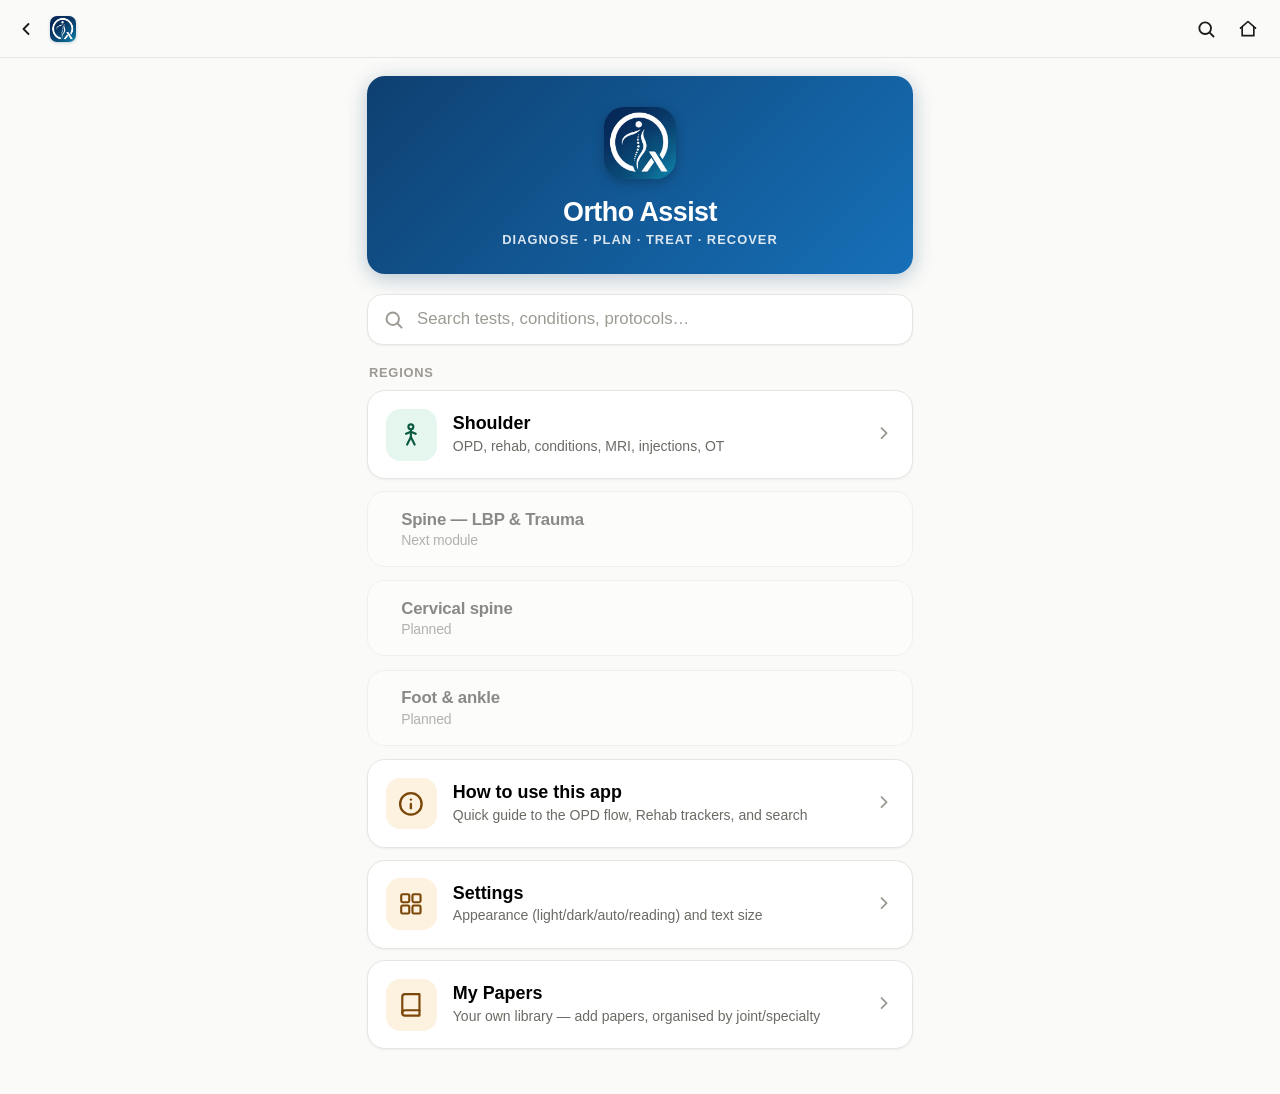
==== commit bb653cc5: "Add files via upload" ====
--- a/ortho-assist-standalone.html
+++ b/ortho-assist-standalone.html
@@ -404,6 +404,15 @@
   background:var(--surface-2);color:var(--text-2);
 }
 
+.formInput{
+  display:block;width:100%;padding:11px 13px;border-radius:var(--radius);
+  border:1px solid var(--border);background:var(--surface);
+  font-size:14px;color:var(--text);font-family:inherit;margin-bottom:14px;
+  outline:none;
+}
+.formInput:focus{border-color:var(--teal);}
+.formTextarea{min-height:90px;resize:vertical;line-height:1.5;}
+
 </style>
 </head>
 <body>
@@ -442,6 +451,8 @@
   scalpel: '<svg viewBox="0 0 24 24" fill="none" stroke="currentColor" stroke-width="2" stroke-linecap="round" stroke-linejoin="round"><path d="M3 21l6-6"/><path d="M9 15L20 4a1.5 1.5 0 00-2-2L7 13"/><path d="M7 13l2 2"/></svg>',
   searchSmall: '<svg viewBox="0 0 24 24" fill="none" stroke="currentColor" stroke-width="2.2" stroke-linecap="round" stroke-linejoin="round"><circle cx="11" cy="11" r="7"/><path d="M21 21l-4.3-4.3"/></svg>',
   x: '<svg viewBox="0 0 24 24" fill="none" stroke="currentColor" stroke-width="2.2" stroke-linecap="round" stroke-linejoin="round"><path d="M18 6L6 18"/><path d="M6 6l12 12"/></svg>',
+  starOutline: '<svg viewBox="0 0 24 24" fill="none" stroke="currentColor" stroke-width="2" stroke-linecap="round" stroke-linejoin="round"><polygon points="12 2 15.09 8.26 22 9.27 17 14.14 18.18 21.02 12 17.77 5.82 21.02 7 14.14 2 9.27 8.91 8.26 12 2"/></svg>',
+  starFilled: '<svg viewBox="0 0 24 24" fill="currentColor" stroke="currentColor" stroke-width="1"><polygon points="12 2 15.09 8.26 22 9.27 17 14.14 18.18 21.02 12 17.77 5.82 21.02 7 14.14 2 9.27 8.91 8.26 12 2"/></svg>',
   stethoscope: '<svg viewBox="0 0 24 24" fill="none" stroke="currentColor" stroke-width="2" stroke-linecap="round" stroke-linejoin="round"><path d="M4.5 3v6a4.5 4.5 0 009 0V3"/><path d="M4.5 3h-2M13.5 3h-2"/><path d="M9 13.5V16a6 6 0 006 6 6 6 0 006-6v-1.5"/><circle cx="19.5" cy="9" r="2"/><path d="M19.5 11v2.5"/></svg>',
   dumbbell: '<svg viewBox="0 0 24 24" fill="none" stroke="currentColor" stroke-width="2" stroke-linecap="round" stroke-linejoin="round"><rect x="1.5" y="9.5" width="3" height="5" rx="1"/><rect x="19.5" y="9.5" width="3" height="5" rx="1"/><line x1="4.5" y1="12" x2="19.5" y2="12"/><rect x="6.5" y="7" width="2.4" height="10" rx="1"/><rect x="15.1" y="7" width="2.4" height="10" rx="1"/></svg>',
   bodyFigure: '<svg viewBox="0 0 24 24" fill="none" stroke="currentColor" stroke-width="2" stroke-linecap="round" stroke-linejoin="round"><circle cx="12" cy="4.5" r="2.3"/><path d="M12 7.5v6.5"/><path d="M7.5 11l4.5-2 4.5 2"/><path d="M8.5 21l3.5-7 3.5 7"/></svg>',
@@ -1732,11 +1743,15 @@
   instabilityDiagnoses.forEach((d) => {
     idx.push({ label: d.name, moduleLabel: "OPD \u2014 instability", screenId: "opd", instabilityFlag: true });
   });
+  papersLibrary.forEach((p) => {
+    idx.push({ label: p.title, moduleLabel: "My Papers \u2014 " + p.category, screenId: "papers", paperId: p.id });
+  });
   return idx;
 }
 
 function goToSearchResult(item) {
   setScreen(item.screenId);
+  if (item.paperId) { expandedPaperId = item.paperId; papersFormMode = null; }
   if (item.screenKey && item.topicId) expandedTopicByScreen[item.screenKey] = item.topicId;
   if (item.rehabId) {
     selectedRehab = item.rehabId;
@@ -1857,6 +1872,517 @@
 if (darkMediaQuery) {
   darkMediaQuery.addEventListener("change", () => {
     if (appearance === "auto") applyAppearance();
+  });
+}
+
+// ---------- PAPERS LIBRARY ----------
+const defaultPaperCategories = ["Shoulder", "Spine", "Knee", "Hip", "Elbow", "Wrist & Hand", "Foot & Ankle", "Trauma (general)", "Sports Medicine", "Other"];
+let paperCategories = [];
+try {
+  paperCategories = JSON.parse(localStorage.getItem("orthoAssistPaperCategories") || "null") || [...defaultPaperCategories];
+} catch (e) {
+  paperCategories = [...defaultPaperCategories];
+}
+function savePaperCategories() {
+  localStorage.setItem("orthoAssistPaperCategories", JSON.stringify(paperCategories));
+}
+
+// IndexedDB for storing uploaded PDF blobs (too large for localStorage)
+function openPapersDB() {
+  return new Promise((resolve, reject) => {
+    const req = indexedDB.open("orthoAssistFilesDB", 1);
+    req.onupgradeneeded = () => {
+      req.result.createObjectStore("paperFiles", { keyPath: "id" });
+    };
+    req.onsuccess = () => resolve(req.result);
+    req.onerror = () => reject(req.error);
+  });
+}
+async function savePaperFile(id, file, name) {
+  const db = await openPapersDB();
+  return new Promise((resolve, reject) => {
+    const tx = db.transaction("paperFiles", "readwrite");
+    tx.objectStore("paperFiles").put({ id, blob: file, name: name || file.name || "document.pdf" });
+    tx.oncomplete = () => resolve();
+    tx.onerror = () => reject(tx.error);
+  });
+}
+function blobToBase64(blob) {
+  return new Promise((resolve, reject) => {
+    const reader = new FileReader();
+    reader.onload = () => resolve(reader.result);
+    reader.onerror = reject;
+    reader.readAsDataURL(blob);
+  });
+}
+async function getPaperFile(id) {
+  const db = await openPapersDB();
+  return new Promise((resolve, reject) => {
+    const tx = db.transaction("paperFiles", "readonly");
+    const req = tx.objectStore("paperFiles").get(id);
+    req.onsuccess = () => resolve(req.result || null);
+    req.onerror = () => reject(req.error);
+  });
+}
+async function deletePaperFile(id) {
+  const db = await openPapersDB();
+  return new Promise((resolve, reject) => {
+    const tx = db.transaction("paperFiles", "readwrite");
+    tx.objectStore("paperFiles").delete(id);
+    tx.oncomplete = () => resolve();
+    tx.onerror = () => reject(tx.error);
+  });
+}
+
+let papersLibrary = [];
+try {
+  papersLibrary = JSON.parse(localStorage.getItem("orthoAssistPapers") || "[]");
+} catch (e) {
+  papersLibrary = [];
+}
+function savePapersLibrary() {
+  localStorage.setItem("orthoAssistPapers", JSON.stringify(papersLibrary));
+}
+
+let papersFilter = "All";
+let papersFormMode = null; // null | "add" | paperId being edited | "categories"
+let expandedPaperId = null;
+let papersSearchQuery = "";
+let papersSortMode = "newest"; // newest | oldest | az
+
+function renderPapers() {
+  screenTitle.textContent = "My Papers";
+
+  if (papersFormMode === "categories") {
+    renderCategoryManager();
+    return;
+  }
+  if (papersFormMode !== null) {
+    renderPaperForm();
+    return;
+  }
+
+  const counts = {};
+  papersLibrary.forEach((p) => { counts[p.category] = (counts[p.category] || 0) + 1; });
+
+  let html = `
+    <button class="mgmtToggle" id="addPaperBtn" style="background:var(--teal);border-color:var(--teal);color:#fff;">+ Add a paper</button>
+    <div style="display:flex;gap:10px;margin-bottom:16px;">
+      <button class="resetLink" id="exportPapersBtn" style="flex:1;text-align:center;border:1px solid var(--border);border-radius:var(--radius-sm);padding:9px;text-decoration:none;">Export library</button>
+      <label class="resetLink" id="importPapersLabel" style="flex:1;text-align:center;border:1px solid var(--border);border-radius:var(--radius-sm);padding:9px;text-decoration:none;cursor:pointer;">Import library<input type="file" id="importPapersInput" accept="application/json" style="display:none;"></label>
+    </div>
+    <div class="badgeRow" id="papersFilterRow">
+      <button class="miniBadge ${papersFilter === "All" ? "active" : ""}" data-filter="All" style="${papersFilter === "All" ? "background:var(--teal);color:#fff;" : ""}">All (${papersLibrary.length})</button>`;
+  paperCategories.forEach((c) => {
+    if (!counts[c]) return;
+    html += `<button class="miniBadge" data-filter="${c}" style="${papersFilter === c ? "background:var(--teal);color:#fff;" : ""}">${c} (${counts[c]})</button>`;
+  });
+  html += `<button class="miniBadge" id="manageCategoriesBtn" style="border:1px dashed var(--border-strong);">Edit categories</button></div>`;
+
+  html += `
+    <div class="searchBar" style="margin-bottom:10px;">
+      ${ICONS.searchSmall}
+      <input type="text" id="papersSearchInput" placeholder="Search your papers\u2026" value="${papersSearchQuery.replace(/"/g, "&quot;")}" />
+    </div>
+    <div class="badgeRow" style="margin-bottom:16px;">
+      <span style="font-size:11px;color:var(--text-3);font-weight:700;align-self:center;margin-right:2px;">SORT</span>
+      <button class="miniBadge" data-sort="newest" style="${papersSortMode === "newest" ? "background:var(--teal);color:#fff;" : ""}">Newest</button>
+      <button class="miniBadge" data-sort="oldest" style="${papersSortMode === "oldest" ? "background:var(--teal);color:#fff;" : ""}">Oldest</button>
+      <button class="miniBadge" data-sort="az" style="${papersSortMode === "az" ? "background:var(--teal);color:#fff;" : ""}">A\u2013Z</button>
+    </div>
+    <div id="papersListBox"></div>
+    <div class="disclaimer">Saved in this browser only \u2014 not synced across devices, and separate from patient data (which is never stored). Export includes attached PDFs (encoded into the file), so it's a full backup \u2014 large libraries with many PDFs may take a few seconds to prepare and produce a bigger file. AI-assisted summarisation is planned for a future update.</div>`;
+
+  app.innerHTML = html;
+  refreshPapersList();
+
+  document.getElementById("papersSearchInput").addEventListener("input", (e) => {
+    papersSearchQuery = e.target.value;
+    refreshPapersList();
+  });
+  app.querySelectorAll("[data-sort]").forEach((btn) => {
+    btn.addEventListener("click", () => {
+      papersSortMode = btn.dataset.sort;
+      renderPapers();
+    });
+  });
+
+  document.getElementById("addPaperBtn").addEventListener("click", () => {
+    papersFormMode = "add";
+    renderPapers();
+  });
+  document.getElementById("exportPapersBtn").addEventListener("click", async () => {
+    const btn = document.getElementById("exportPapersBtn");
+    const originalLabel = btn.textContent;
+    btn.textContent = "Preparing\u2026";
+    const exportData = [];
+    for (const p of papersLibrary) {
+      const entry = { ...p };
+      if (p.hasFile) {
+        try {
+          const rec = await getPaperFile(p.id);
+          if (rec && rec.blob) {
+            entry.fileData = await blobToBase64(rec.blob);
+            entry.fileName = rec.name;
+          }
+        } catch (err) {
+          // skip attaching this file if it can't be read, rest of entry still exports
+        }
+      }
+      exportData.push(entry);
+    }
+    const blob = new Blob([JSON.stringify(exportData, null, 2)], { type: "application/json" });
+    const url = URL.createObjectURL(blob);
+    const a = document.createElement("a");
+    a.href = url;
+    a.download = "ortho-assist-papers-" + new Date().toISOString().slice(0, 10) + ".json";
+    document.body.appendChild(a);
+    a.click();
+    document.body.removeChild(a);
+    URL.revokeObjectURL(url);
+    btn.textContent = originalLabel;
+  });
+  document.getElementById("importPapersInput").addEventListener("change", (e) => {
+    const file = e.target.files[0];
+    if (!file) return;
+    const reader = new FileReader();
+    reader.onload = async () => {
+      try {
+        const imported = JSON.parse(reader.result);
+        if (!Array.isArray(imported)) throw new Error("not an array");
+        const existingIds = new Set(papersLibrary.map((p) => p.id));
+        let added = 0;
+        let filesRestored = 0;
+        for (const p of imported) {
+          if (!p.title) continue;
+          let id = p.id && !existingIds.has(p.id) ? p.id : "p" + Date.now() + Math.random().toString(36).slice(2, 7);
+          existingIds.add(id);
+          const entry = {
+            id,
+            title: p.title,
+            citation: p.citation || "",
+            category: paperCategories.includes(p.category) ? p.category : "Other",
+            notes: p.notes || "",
+            link: p.link || "",
+          };
+          if (p.fileData) {
+            try {
+              const blob = await fetch(p.fileData).then((r) => r.blob());
+              await savePaperFile(id, blob, p.fileName || "document.pdf");
+              entry.hasFile = true;
+              entry.fileName = p.fileName || "document.pdf";
+              filesRestored++;
+            } catch (err) {
+              // PDF restore failed for this entry; metadata still imports
+            }
+          }
+          papersLibrary.push(entry);
+          added++;
+        }
+        savePapersLibrary();
+        renderPapers();
+        alert(`Imported ${added} paper${added === 1 ? "" : "s"}${filesRestored ? `, including ${filesRestored} attached PDF${filesRestored === 1 ? "" : "s"}` : ""}.`);
+      } catch (err) {
+        alert("Couldn't read that file \u2014 make sure it's a JSON export from this app.");
+      }
+    };
+    reader.readAsText(file);
+  });
+  app.querySelectorAll("[data-filter]").forEach((btn) => {
+    btn.addEventListener("click", () => {
+      papersFilter = btn.dataset.filter;
+      renderPapers();
+    });
+  });
+  const manageBtn = document.getElementById("manageCategoriesBtn");
+  if (manageBtn) {
+    manageBtn.addEventListener("click", () => {
+      papersFormMode = "categories";
+      renderPapers();
+    });
+  }
+}
+
+function refreshPapersList() {
+  const box = document.getElementById("papersListBox");
+  if (!box) return;
+
+  let filtered = papersFilter === "All" ? papersLibrary.slice() : papersLibrary.filter((p) => p.category === papersFilter);
+  const q = papersSearchQuery.trim().toLowerCase();
+  if (q) {
+    filtered = filtered.filter((p) =>
+      p.title.toLowerCase().includes(q) ||
+      (p.citation || "").toLowerCase().includes(q) ||
+      (p.notes || "").toLowerCase().includes(q) ||
+      (p.tags || []).some((t) => t.toLowerCase().includes(q))
+    );
+  }
+  if (papersSortMode === "az") {
+    filtered.sort((a, b) => a.title.localeCompare(b.title));
+  } else if (papersSortMode === "oldest") {
+    filtered.sort((a, b) => (a.dateAdded || 0) - (b.dateAdded || 0));
+  } else {
+    filtered.sort((a, b) => (b.dateAdded || 0) - (a.dateAdded || 0));
+  }
+  filtered.sort((a, b) => (b.starred ? 1 : 0) - (a.starred ? 1 : 0));
+
+  let html = "";
+  if (filtered.length === 0) {
+    html = `<div class="emptyHint">${papersLibrary.length === 0 ? "No papers saved yet \u2014 add the first one above." : "No matches."}</div>`;
+  } else {
+    filtered.forEach((p) => {
+      const open = expandedPaperId === p.id;
+      const tags = p.tags && p.tags.length ? p.tags.map((t) => `<span class="miniBadge" style="margin-right:4px;">${t}</span>`).join("") : "";
+      html += `
+        <div class="testRow" style="align-items:flex-start;padding-top:12px;padding-bottom:12px;cursor:pointer;" data-paperid="${p.id}">
+          <button class="resBtn ${p.starred ? "pos active" : "neg"}" data-starpaper="${p.id}" aria-label="Star" style="flex-shrink:0;">${p.starred ? ICONS.starFilled : ICONS.starOutline}</button>
+          <span style="display:flex;flex-direction:column;flex:1;min-width:0;">
+            ${p.title}
+            <span class="sub" style="margin-top:2px;">${p.category}${p.citation ? " \u00b7 " + p.citation : ""}</span>
+            ${tags ? `<span style="margin-top:5px;">${tags}</span>` : ""}
+          </span>
+          <span class="chev">${open ? "\u2212" : "+"}</span>
+        </div>`;
+      if (open) {
+        html += `<div class="refBox">
+          <div class="refItem"><div class="refItemBody">${p.notes ? p.notes.replace(/\n/g, "<br>") : "<i>No notes added.</i>"}</div></div>
+          ${p.link ? `<div class="refItem"><div class="refItemBody"><b>Link/DOI:</b> ${p.link}</div></div>` : ""}
+          ${p.hasFile ? `<div class="refItem"><div class="refItemBody"><b>Attached:</b> ${p.fileName || "PDF"} &nbsp; <button class="resetLink" data-openpdf="${p.id}">Open</button></div></div>` : ""}
+          <div class="refItem" style="display:flex;gap:10px;">
+            <button class="resetLink" data-copycite="${p.id}">Copy citation</button>
+            <button class="resetLink" data-editpaper="${p.id}">Edit</button>
+            <button class="resetLink" data-deletepaper="${p.id}" style="color:var(--red-text);">Delete</button>
+          </div>
+        </div>`;
+      }
+    });
+  }
+  box.innerHTML = html;
+
+  box.querySelectorAll("[data-paperid]").forEach((row) => {
+    row.addEventListener("click", () => {
+      const id = row.dataset.paperid;
+      expandedPaperId = expandedPaperId === id ? null : id;
+      refreshPapersList();
+    });
+  });
+  box.querySelectorAll("[data-editpaper]").forEach((btn) => {
+    btn.addEventListener("click", (e) => {
+      e.stopPropagation();
+      papersFormMode = btn.dataset.editpaper;
+      renderPapers();
+    });
+  });
+  box.querySelectorAll("[data-deletepaper]").forEach((btn) => {
+    btn.addEventListener("click", async (e) => {
+      e.stopPropagation();
+      const id = btn.dataset.deletepaper;
+      papersLibrary = papersLibrary.filter((p) => p.id !== id);
+      savePapersLibrary();
+      try { await deletePaperFile(id); } catch (err) {}
+      renderPapers();
+    });
+  });
+  box.querySelectorAll("[data-openpdf]").forEach((btn) => {
+    btn.addEventListener("click", async (e) => {
+      e.stopPropagation();
+      const rec = await getPaperFile(btn.dataset.openpdf);
+      if (rec && rec.blob) {
+        const url = URL.createObjectURL(rec.blob);
+        window.open(url, "_blank");
+      }
+    });
+  });
+  box.querySelectorAll("[data-starpaper]").forEach((btn) => {
+    btn.addEventListener("click", (e) => {
+      e.stopPropagation();
+      const p = papersLibrary.find((x) => x.id === btn.dataset.starpaper);
+      if (p) {
+        p.starred = !p.starred;
+        savePapersLibrary();
+        refreshPapersList();
+      }
+    });
+  });
+  box.querySelectorAll("[data-copycite]").forEach((btn) => {
+    btn.addEventListener("click", (e) => {
+      e.stopPropagation();
+      const p = papersLibrary.find((x) => x.id === btn.dataset.copycite);
+      if (!p) return;
+      const text = p.citation ? `${p.title} \u2014 ${p.citation}` : p.title;
+      if (navigator.clipboard && navigator.clipboard.writeText) {
+        navigator.clipboard.writeText(text).then(() => {
+          const original = btn.textContent;
+          btn.textContent = "Copied!";
+          setTimeout(() => { btn.textContent = original; }, 1500);
+        });
+      }
+    });
+  });
+}
+
+function renderCategoryManager() {
+  screenTitle.textContent = "Edit categories";
+  const counts = {};
+  papersLibrary.forEach((p) => { counts[p.category] = (counts[p.category] || 0) + 1; });
+
+  let html = `<p style="font-size:13px;color:var(--text-2);margin-bottom:14px;">Rename a category by editing its text, or remove one \u2014 papers in a removed category move to \u201cOther.\u201d</p>`;
+  paperCategories.forEach((c, i) => {
+    const isOther = c === "Other";
+    html += `
+      <div style="display:flex;gap:8px;align-items:center;margin-bottom:8px;">
+        <input type="text" class="formInput" data-catindex="${i}" value="${c.replace(/"/g, "&quot;")}" style="margin-bottom:0;flex:1;" ${isOther ? "disabled" : ""} />
+        <button class="resBtn neg" data-delcat="${i}" aria-label="Delete category" ${isOther ? "disabled style=\"opacity:.3;\"" : ""}>${ICONS.x}</button>
+      </div>`;
+  });
+  html += `
+    <div class="sectionLabel">Add a category</div>
+    <div style="display:flex;gap:8px;">
+      <input type="text" id="newCatInput" class="formInput" placeholder="e.g. Pediatric Ortho, Biomechanics" style="margin-bottom:0;flex:1;" />
+      <button class="resBtn pos active" id="addCatBtn" aria-label="Add category">${ICONS.check}</button>
+    </div>
+    <div style="display:flex;gap:10px;margin-top:20px;">
+      <button class="mgmtToggle" id="catDone" style="background:var(--teal);border-color:var(--teal);color:#fff;flex:1;margin:0;">Done</button>
+    </div>`;
+
+  app.innerHTML = html;
+
+  app.querySelectorAll("[data-catindex]").forEach((input) => {
+    input.addEventListener("change", () => {
+      const i = parseInt(input.dataset.catindex, 10);
+      const oldName = paperCategories[i];
+      const newName = input.value.trim();
+      if (!newName || newName === oldName) { input.value = oldName; return; }
+      if (paperCategories.includes(newName)) {
+        alert("That category already exists.");
+        input.value = oldName;
+        return;
+      }
+      paperCategories[i] = newName;
+      papersLibrary.forEach((p) => { if (p.category === oldName) p.category = newName; });
+      savePaperCategories();
+      savePapersLibrary();
+      renderCategoryManager();
+    });
+  });
+  app.querySelectorAll("[data-delcat]").forEach((btn) => {
+    btn.addEventListener("click", () => {
+      const i = parseInt(btn.dataset.delcat, 10);
+      const name = paperCategories[i];
+      const affected = counts[name] || 0;
+      if (affected > 0 && !confirm(`${affected} paper${affected === 1 ? "" : "s"} in "${name}" will move to "Other". Continue?`)) return;
+      papersLibrary.forEach((p) => { if (p.category === name) p.category = "Other"; });
+      paperCategories.splice(i, 1);
+      savePaperCategories();
+      savePapersLibrary();
+      renderCategoryManager();
+    });
+  });
+  document.getElementById("addCatBtn").addEventListener("click", () => {
+    const input = document.getElementById("newCatInput");
+    const name = input.value.trim();
+    if (!name) return;
+    if (paperCategories.includes(name)) {
+      alert("That category already exists.");
+      return;
+    }
+    paperCategories.splice(paperCategories.length - 1, 0, name); // insert before "Other"
+    savePaperCategories();
+    renderCategoryManager();
+  });
+  document.getElementById("catDone").addEventListener("click", () => {
+    papersFormMode = null;
+    renderPapers();
+  });
+}
+
+function renderPaperForm() {
+  const editing = papersFormMode !== "add" ? papersLibrary.find((p) => p.id === papersFormMode) : null;
+  screenTitle.textContent = editing ? "Edit paper" : "Add a paper";
+
+  let html = `
+    <div class="sectionLabel">Title</div>
+    <input type="text" id="pfTitle" class="formInput" placeholder="Paper title" value="${editing ? editing.title.replace(/"/g, "&quot;") : ""}" />
+    <div class="sectionLabel">Citation</div>
+    <input type="text" id="pfCitation" class="formInput" placeholder="Authors, journal, year" value="${editing ? editing.citation.replace(/"/g, "&quot;") : ""}" />
+    <div class="sectionLabel">Category</div>
+    <div class="selectGrid" id="pfCategoryGrid">`;
+  paperCategories.forEach((c) => {
+    const sel = (editing ? editing.category : "Shoulder") === c;
+    html += `<button class="optRow ${sel ? "selected" : ""}" data-catopt="${c}"><span>${c}</span><span class="check">${sel ? ICONS.check : ""}</span></button>`;
+  });
+  html += `</div>
+    <div class="sectionLabel">Key takeaway / notes</div>
+    <textarea id="pfNotes" class="formInput formTextarea" placeholder="What's useful about this paper \u2014 findings, why it changed your practice, anything worth remembering">${editing ? editing.notes || "" : ""}</textarea>
+    <div class="sectionLabel">Tags (optional)</div>
+    <input type="text" id="pfTags" class="formInput" placeholder="e.g. cadaveric study, RCT, biomechanics \u2014 comma separated" value="${editing && editing.tags ? editing.tags.join(", ") : ""}" />
+    <div class="sectionLabel">Link / DOI (optional)</div>
+    <input type="text" id="pfLink" class="formInput" placeholder="https:\u2044\u2044..." value="${editing && editing.link ? editing.link.replace(/"/g, "&quot;") : ""}" />
+    <div class="sectionLabel">Attach PDF (optional)</div>
+    <input type="file" id="pfFile" class="formInput" accept="application/pdf" />
+    ${editing && editing.hasFile ? `<p style="font-size:12px;color:var(--text-3);margin:-8px 0 14px;">Currently attached: ${editing.fileName || "PDF"}. Choosing a new file replaces it.</p>` : ""}
+    <div style="display:flex;gap:10px;margin-top:18px;">
+      <button class="mgmtToggle" id="pfSave" style="background:var(--teal);border-color:var(--teal);color:#fff;flex:1;margin:0;">Save</button>
+      <button class="mgmtToggle" id="pfCancel" style="flex:1;margin:0;">Cancel</button>
+    </div>`;
+
+  app.innerHTML = html;
+  let selectedCategory = editing ? editing.category : "Shoulder";
+  document.querySelectorAll("[data-catopt]").forEach((btn) => {
+    btn.addEventListener("click", () => {
+      selectedCategory = btn.dataset.catopt;
+      document.querySelectorAll("[data-catopt]").forEach((b) => {
+        const isSel = b.dataset.catopt === selectedCategory;
+        b.classList.toggle("selected", isSel);
+        b.querySelector(".check").innerHTML = isSel ? ICONS.check : "";
+      });
+    });
+  });
+  document.getElementById("pfCancel").addEventListener("click", () => {
+    papersFormMode = null;
+    renderPapers();
+  });
+  document.getElementById("pfSave").addEventListener("click", async () => {
+    const title = document.getElementById("pfTitle").value.trim();
+    if (!title) {
+      document.getElementById("pfTitle").focus();
+      return;
+    }
+    const fileInput = document.getElementById("pfFile");
+    const chosenFile = fileInput.files[0];
+    const tagsRaw = document.getElementById("pfTags").value.trim();
+    const data = {
+      title,
+      citation: document.getElementById("pfCitation").value.trim(),
+      category: selectedCategory,
+      notes: document.getElementById("pfNotes").value.trim(),
+      tags: tagsRaw ? tagsRaw.split(",").map((t) => t.trim()).filter(Boolean) : [],
+      link: document.getElementById("pfLink").value.trim(),
+    };
+    let targetId;
+    if (editing) {
+      targetId = editing.id;
+      Object.assign(editing, data);
+    } else {
+      targetId = "p" + Date.now();
+      data.id = targetId;
+      data.dateAdded = Date.now();
+      data.starred = false;
+      papersLibrary.push(data);
+    }
+    if (chosenFile) {
+      try {
+        await savePaperFile(targetId, chosenFile, chosenFile.name);
+        const rec = papersLibrary.find((p) => p.id === targetId);
+        rec.hasFile = true;
+        rec.fileName = chosenFile.name;
+      } catch (err) {
+        alert("Couldn't save the PDF \u2014 it may be too large for this device's storage. The rest of the entry was saved.");
+      }
+    }
+    savePapersLibrary();
+    papersFormMode = null;
+    renderPapers();
   });
 }
 
@@ -2057,6 +2583,7 @@
   else if (currentScreen === "search") renderSearch();
   else if (currentScreen === "help") renderHelp();
   else if (currentScreen === "settings") renderSettings();
+  else if (currentScreen === "papers") renderPapers();
   else if (currentScreen === "classifications") renderTopicScreen(classificationsTopics, "classifications", "Classifications");
 }
 
@@ -2120,6 +2647,14 @@
         <div class="desc">Appearance (light/dark/auto/reading) and text size</div>
       </div>
       <div class="chev">${ICONS.chevRight}</div>
+    </button>
+    <button class="homeCard c-amber" id="goPapers">
+      <div class="iconBadge">${ICONS.book}</div>
+      <div style="flex:1;">
+        <div class="title">My Papers</div>
+        <div class="desc">Your own library \u2014 add papers, organised by joint/specialty</div>
+      </div>
+      <div class="chev">${ICONS.chevRight}</div>
     </button>`;
   app.innerHTML = html;
   app.querySelectorAll("[data-region]").forEach((btn) => {
@@ -2127,6 +2662,7 @@
   });
   document.getElementById("goHelp").addEventListener("click", () => setScreen("help"));
   document.getElementById("goSettings").addEventListener("click", () => setScreen("settings"));
+  document.getElementById("goPapers").addEventListener("click", () => { papersFormMode = null; setScreen("papers"); });
 
   const index = buildSearchIndex();
   const input = document.getElementById("homeSearchInput");
